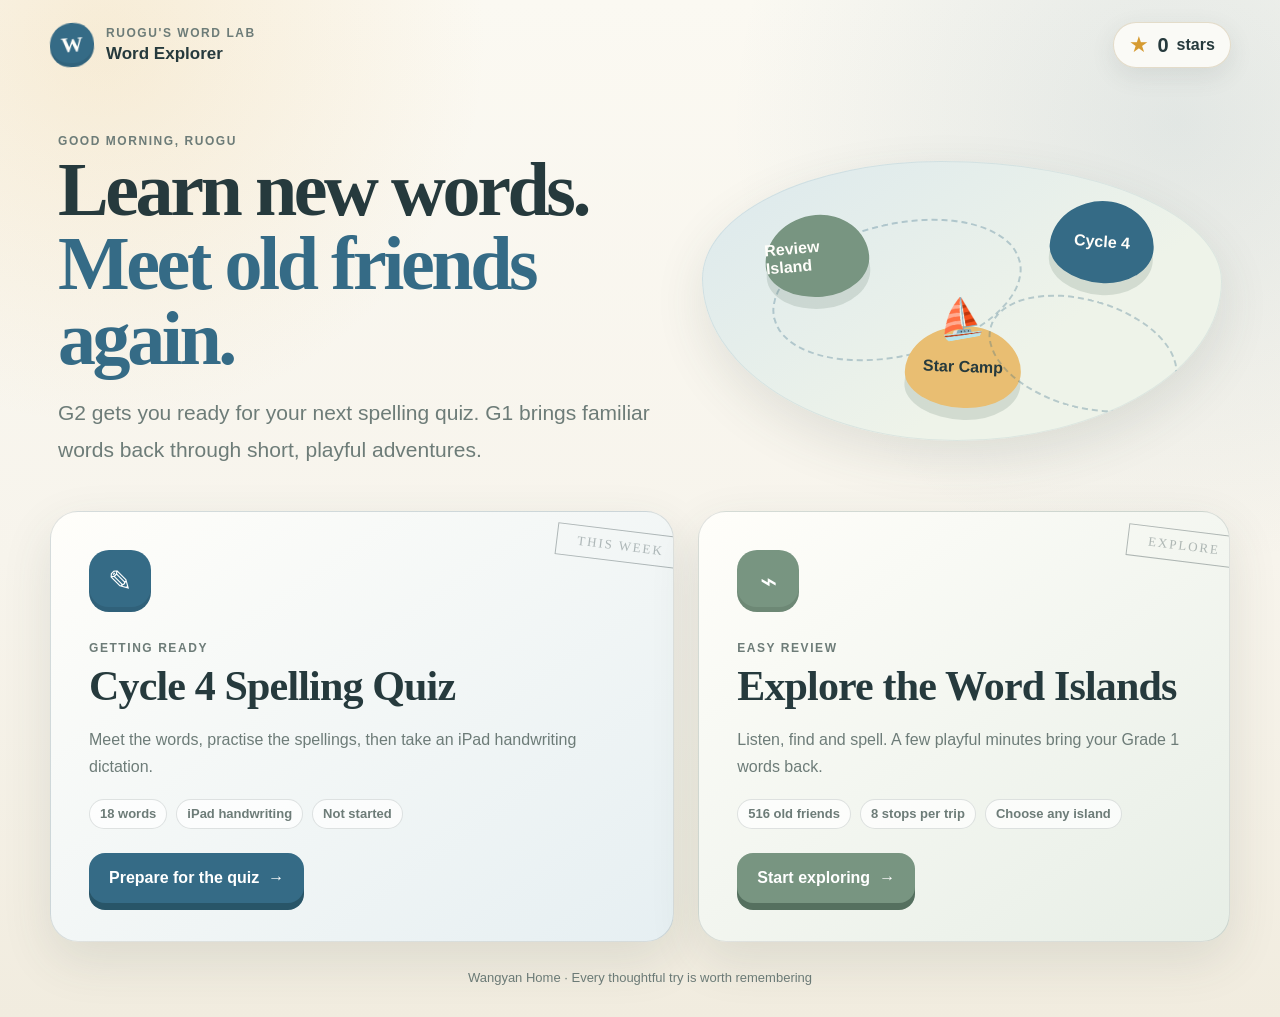
==== index.html @ 0e0f3cd4 "Update G2 Cycle 4 spelling words" ====
<!doctype html>
<html lang="en">
<head>
  <meta charset="UTF-8" />
  <meta name="viewport" content="width=device-width, initial-scale=1, viewport-fit=cover" />
  <meta name="theme-color" content="#f7f4ec" />
  <meta name="apple-mobile-web-app-capable" content="yes" />
  <meta name="apple-mobile-web-app-status-bar-style" content="default" />
  <meta name="apple-mobile-web-app-title" content="Word Lab" />
  <title>Ruogu's Word Lab</title>
  <link rel="manifest" href="./manifest.webmanifest" />
  <link rel="apple-touch-icon" href="./G1-words/icons/icon-180.png" />
  <link rel="stylesheet" href="./wordlab.css?v=4" />
</head>
<body class="home-page">
  <div class="site-shell">
    <header class="topbar">
      <div class="brand">
        <span class="brand-mark">W</span>
        <span class="brand-copy"><small>Ruogu's Word Lab</small><strong>Word Explorer</strong></span>
      </div>
      <div class="star-pill" aria-label="Ruogu's current star total">
        <span class="star">★</span><strong id="totalStars">0</strong><span>stars</span>
      </div>
    </header>

    <main>
      <section class="home-hero">
        <div>
          <p class="eyebrow" id="greeting">Start with one little mission</p>
          <h1 class="display-title">Learn new words.<br><em>Meet old friends again.</em></h1>
          <p class="lede">G2 gets you ready for your next spelling quiz. G1 brings familiar words back through short, playful adventures.</p>
        </div>
        <div class="map-illustration" aria-label="Word exploration map">
          <div class="map-island one">Review Island</div>
          <div class="map-island two">Cycle 4</div>
          <div class="map-island three">Star Camp</div>
          <span class="map-boat" aria-hidden="true">⛵</span>
        </div>
      </section>

      <section class="route-grid" aria-label="Choose a learning route">
        <article class="route-card g2" data-stamp="THIS WEEK">
          <div class="route-icon" aria-hidden="true">✎</div>
          <p class="eyebrow">Getting ready</p>
          <h2 id="currentCycleTitle">Cycle 4 Spelling Quiz</h2>
          <p>Meet the words, practise the spellings, then take an iPad handwriting dictation.</p>
          <div class="route-meta">
            <span class="tag" id="currentCycleCount">18 words</span>
            <span class="tag">iPad handwriting</span>
            <span class="tag" id="currentCycleProgress">Not started</span>
          </div>
          <a class="primary-button" href="./G2-words/index.html">Prepare for the quiz <span aria-hidden="true">→</span></a>
        </article>

        <article class="route-card g1" data-stamp="EXPLORE">
          <div class="route-icon" aria-hidden="true">⌁</div>
          <p class="eyebrow">Easy review</p>
          <h2>Explore the Word Islands</h2>
          <p>Listen, find and spell. A few playful minutes bring your Grade 1 words back.</p>
          <div class="route-meta">
            <span class="tag">516 old friends</span>
            <span class="tag">8 stops per trip</span>
            <span class="tag" id="g1Progress">Choose any island</span>
          </div>
          <a class="primary-button sage" href="./G1-words/index.html">Start exploring <span aria-hidden="true">→</span></a>
        </article>
      </section>
    </main>

    <footer class="site-footer">Wangyan Home · Every thoughtful try is worth remembering</footer>
  </div>

  <script src="./G2-words/g2-word-data.js?v=5"></script>
  <script>
    (function () {
      const PROFILE_KEY = "ruogu-literacy-profiles-v1";
      const LEGACY_STAR_KEY = "wordlab-total-stars";

      function activeProfile() {
        try {
          const data = JSON.parse(localStorage.getItem(PROFILE_KEY) || "null");
          if (data && data.activeId && data.profiles && data.profiles[data.activeId]) return data.profiles[data.activeId];
        } catch (_) {}
        return null;
      }

      function updateHome() {
        const profile = activeProfile();
        const legacyStars = Number(localStorage.getItem(LEGACY_STAR_KEY) || 0);
        const stars = profile ? Number(profile.totalStars || 0) : legacyStars;
        document.getElementById("totalStars").textContent = Math.max(0, stars);

        const english = profile && profile.english;
        const g1 = english && english.g1;
        const g2 = english && english.g2;
        const g1Words = g1 && g1.words ? Object.values(g1.words) : [];
        const revisited = g1Words.filter((item) => Number(item.attempts || 0) > 0).length;
        if (revisited) document.getElementById("g1Progress").textContent = `${revisited} ${revisited === 1 ? "word" : "words"} revisited`;

        const cycles = window.RUOGU_G2_CYCLES || [];
        const cycle = cycles.find((item) => item.status === "current") || cycles[cycles.length - 1];
        if (cycle) {
          const groups = (window.RUOGU_G2_WORD_GROUPS || []).filter((group) => cycle.groupIds.includes(group.id));
          const count = new Set(groups.flatMap((group) => group.words.map((word) => word.toLowerCase()))).size;
          document.getElementById("currentCycleTitle").textContent = `${cycle.label} Spelling Quiz`;
          document.getElementById("currentCycleCount").textContent = `${count} words`;
          const cycleState = g2 && g2.cycles && g2.cycles[cycle.id];
          const tested = cycleState && cycleState.words ? Object.values(cycleState.words).filter((item) => item.paperResult).length : 0;
          if (tested) document.getElementById("currentCycleProgress").textContent = `${tested}/${count} tested`;
        }
      }

      const hour = new Date().getHours();
      document.getElementById("greeting").textContent = hour < 12 ? "Good morning, Ruogu" : hour < 18 ? "Good afternoon, Ruogu" : "Good evening, Ruogu";
      updateHome();
      window.addEventListener("storage", (event) => {
        if (event.key === PROFILE_KEY || event.key === LEGACY_STAR_KEY) updateHome();
      });
      if ("serviceWorker" in navigator && location.protocol !== "file:") navigator.serviceWorker.register("./sw.js").catch(() => {});
    })();
  </script>
</body>
</html>
---- wordlab.css ----
:root {
  --paper: #f7f4ec;
  --paper-deep: #eee8d9;
  --ink: #263a3d;
  --muted: #6d7c78;
  --lake: #356b86;
  --lake-dark: #285568;
  --lake-soft: #dce9ed;
  --sage: #789581;
  --sage-dark: #55705f;
  --sage-soft: #e2ebe3;
  --apricot: #e9be72;
  --apricot-soft: #f7e8c9;
  --coral: #c97862;
  --white: #fffefa;
  --line: rgba(38, 58, 61, 0.14);
  --shadow: 0 18px 50px rgba(54, 71, 66, 0.12);
  --shadow-small: 0 8px 24px rgba(54, 71, 66, 0.1);
  --radius: 28px;
  --radius-small: 18px;
  font-family: "Avenir Next", "Nunito Sans", "PingFang SC", "Microsoft YaHei", sans-serif;
  color: var(--ink);
  background: var(--paper);
  font-synthesis: none;
}

* { box-sizing: border-box; }

html { min-height: 100%; background: var(--paper); }

body {
  margin: 0;
  min-height: 100vh;
  min-height: 100dvh;
  background:
    radial-gradient(circle at 8% 4%, rgba(233, 190, 114, 0.22), transparent 24rem),
    radial-gradient(circle at 92% 12%, rgba(53, 107, 134, 0.12), transparent 28rem),
    linear-gradient(180deg, #fbf9f2 0%, var(--paper) 55%, #f1ecdf 100%);
  color: var(--ink);
  overflow-x: hidden;
}

body::before {
  content: "";
  position: fixed;
  inset: 0;
  pointer-events: none;
  opacity: 0.34;
  background-image: radial-gradient(rgba(38, 58, 61, 0.16) 0.6px, transparent 0.7px);
  background-size: 18px 18px;
  mask-image: linear-gradient(to bottom, black, transparent 72%);
}

button, a { -webkit-tap-highlight-color: transparent; }
button { font: inherit; color: inherit; }
a { color: inherit; }

[hidden] { display: none !important; }

.site-shell {
  width: min(1180px, calc(100% - 36px));
  margin: 0 auto;
  padding: max(22px, env(safe-area-inset-top)) 0 max(32px, env(safe-area-inset-bottom));
  position: relative;
  z-index: 1;
}

.topbar {
  display: flex;
  align-items: center;
  justify-content: space-between;
  gap: 18px;
  margin-bottom: 28px;
}

.brand, .home-link {
  display: inline-flex;
  align-items: center;
  gap: 12px;
  text-decoration: none;
  font-weight: 700;
}

.brand-mark {
  width: 44px;
  height: 44px;
  display: grid;
  place-items: center;
  border-radius: 50% 46% 48% 44%;
  background: var(--lake);
  color: var(--white);
  box-shadow: inset 0 -4px 0 rgba(0,0,0,.08);
  transform: rotate(-4deg);
  font-family: Georgia, serif;
  font-size: 22px;
}

.brand-copy small, .eyebrow {
  display: block;
  margin: 0 0 4px;
  color: var(--muted);
  font-size: 12px;
  font-weight: 800;
  letter-spacing: .13em;
  text-transform: uppercase;
}

.brand-copy strong { font-size: 17px; }

.star-pill {
  min-height: 46px;
  display: inline-flex;
  align-items: center;
  gap: 8px;
  padding: 8px 15px;
  border: 1px solid rgba(147, 110, 43, .22);
  border-radius: 999px;
  background: rgba(255, 254, 250, .78);
  box-shadow: var(--shadow-small);
  backdrop-filter: blur(10px);
  font-weight: 700;
}

.star-pill .star { color: #d69b31; font-size: 22px; }
.star-pill strong { font-size: 20px; font-variant-numeric: tabular-nums; }

.display-title {
  margin: 0;
  font-family: "Iowan Old Style", "Palatino Linotype", "Songti SC", serif;
  font-size: clamp(42px, 6vw, 76px);
  font-weight: 600;
  letter-spacing: -.045em;
  line-height: .98;
}

.display-title em { color: var(--lake); font-style: normal; }

.lede {
  max-width: 650px;
  margin: 20px 0 0;
  color: var(--muted);
  font-size: clamp(17px, 2vw, 21px);
  line-height: 1.75;
}

.home-hero {
  display: grid;
  grid-template-columns: 1.08fr .92fr;
  gap: 34px;
  align-items: center;
  min-height: 300px;
  padding: 38px 8px 42px;
}

.map-illustration {
  position: relative;
  min-height: 280px;
  border-radius: 46% 54% 51% 49% / 42% 43% 57% 58%;
  background: linear-gradient(145deg, var(--lake-soft), #eef3e9 65%);
  box-shadow: inset 0 0 0 1px rgba(53,107,134,.1), var(--shadow);
  overflow: hidden;
}

.map-illustration::before,
.map-illustration::after {
  content: "";
  position: absolute;
  border-radius: 50%;
  border: 2px dashed rgba(53,107,134,.3);
}
.map-illustration::before { width: 250px; height: 130px; left: 13%; top: 22%; transform: rotate(-13deg); }
.map-illustration::after { width: 190px; height: 105px; right: 8%; bottom: 12%; transform: rotate(16deg); }

.map-island {
  position: absolute;
  display: grid;
  place-items: center;
  width: 104px;
  height: 82px;
  border-radius: 52% 48% 48% 52% / 58% 55% 45% 42%;
  background: var(--sage);
  color: var(--white);
  box-shadow: 0 12px 0 rgba(85,112,95,.18);
  font-weight: 800;
  transform: rotate(-5deg);
}
.map-island.one { left: 12%; top: 19%; }
.map-island.two { right: 13%; top: 14%; background: var(--lake); transform: rotate(4deg); }
.map-island.three { left: 39%; bottom: 12%; width: 116px; background: var(--apricot); color: var(--ink); transform: rotate(2deg); }
.map-boat { position: absolute; left: 45%; top: 48%; font-size: 38px; transform: rotate(-10deg); }

.route-grid {
  display: grid;
  grid-template-columns: 1.08fr .92fr;
  gap: 24px;
}

.route-card, .paper-card {
  position: relative;
  padding: clamp(24px, 4vw, 38px);
  border: 1px solid var(--line);
  border-radius: var(--radius);
  background: rgba(255,254,250,.9);
  box-shadow: var(--shadow);
  overflow: hidden;
}

.route-card::after {
  content: attr(data-stamp);
  position: absolute;
  right: -12px;
  top: 18px;
  padding: 7px 20px;
  border: 1px solid currentColor;
  color: rgba(38,58,61,.34);
  font-family: Georgia, serif;
  font-size: 13px;
  letter-spacing: .15em;
  transform: rotate(7deg);
}

.route-card.g2 { background: linear-gradient(145deg, #fffefa 0%, #e6eff2 100%); }
.route-card.g1 { background: linear-gradient(145deg, #fffefa 0%, #e7eee6 100%); }

.route-icon {
  width: 62px;
  height: 62px;
  display: grid;
  place-items: center;
  margin-bottom: 26px;
  border-radius: 20px;
  background: var(--lake);
  color: white;
  font-size: 29px;
  box-shadow: inset 0 -5px 0 rgba(0,0,0,.09);
}
.g1 .route-icon { background: var(--sage); }

.route-card h2, .paper-card h2 {
  margin: 0;
  font-family: "Iowan Old Style", "Palatino Linotype", "Songti SC", serif;
  font-size: clamp(28px, 4vw, 42px);
  font-weight: 600;
  letter-spacing: -.02em;
}
.route-card p { color: var(--muted); line-height: 1.7; }

.route-meta, .meta-row {
  display: flex;
  flex-wrap: wrap;
  gap: 9px;
  margin: 18px 0 24px;
}

.tag {
  display: inline-flex;
  align-items: center;
  min-height: 30px;
  padding: 5px 10px;
  border-radius: 999px;
  background: rgba(255,255,255,.72);
  border: 1px solid var(--line);
  color: var(--muted);
  font-size: 13px;
  font-weight: 700;
}

.primary-button, .secondary-button, .choice-button, .tile-button, .icon-button, .filter-button {
  border: 0;
  cursor: pointer;
  transition: transform .16s ease, box-shadow .16s ease, background .16s ease;
}

.primary-button, .secondary-button {
  min-height: 50px;
  display: inline-flex;
  align-items: center;
  justify-content: center;
  gap: 9px;
  padding: 12px 20px;
  border-radius: 16px;
  text-decoration: none;
  font-weight: 800;
}
.primary-button { background: var(--lake); color: white; box-shadow: 0 7px 0 var(--lake-dark); }
.primary-button.sage { background: var(--sage); box-shadow: 0 7px 0 var(--sage-dark); }
.secondary-button { background: var(--white); color: var(--ink); border: 1px solid var(--line); box-shadow: 0 5px 0 rgba(38,58,61,.1); }
.primary-button:hover, .secondary-button:hover, .choice-button:hover, .tile-button:hover { transform: translateY(-2px); }
.primary-button:active, .secondary-button:active, .choice-button:active, .tile-button:active { transform: translateY(3px); box-shadow: none; }
.primary-button:disabled, .secondary-button:disabled { cursor: default; opacity: .48; transform: none; box-shadow: none; }

.mini-note {
  display: flex;
  gap: 12px;
  align-items: flex-start;
  margin: 26px 0 0;
  padding: 16px 18px;
  border-radius: 16px;
  background: rgba(255,255,255,.56);
  color: var(--muted);
  line-height: 1.55;
}

.page-head {
  display: grid;
  grid-template-columns: 1fr auto;
  gap: 24px;
  align-items: end;
  margin: 38px 0 26px;
}
.page-head h1 {
  margin: 0;
  font-family: "Iowan Old Style", "Palatino Linotype", "Songti SC", serif;
  font-size: clamp(38px, 6vw, 64px);
  font-weight: 600;
  letter-spacing: -.04em;
  line-height: 1;
}
.page-head p { margin: 12px 0 0; color: var(--muted); font-size: 17px; }

.summary-strip {
  display: grid;
  grid-template-columns: repeat(3, 1fr);
  gap: 12px;
}
.summary-item {
  min-width: 110px;
  padding: 15px 17px;
  border-radius: 18px;
  background: rgba(255,254,250,.78);
  border: 1px solid var(--line);
}
.summary-item small { display: block; color: var(--muted); font-size: 12px; font-weight: 700; }
.summary-item strong { display: block; margin-top: 4px; font-size: 23px; }

.mission-layout, .prep-layout {
  display: grid;
  grid-template-columns: 280px minmax(0, 1fr);
  gap: 24px;
}

.side-panel {
  align-self: start;
  position: sticky;
  top: 20px;
  padding: 24px;
  border: 1px solid var(--line);
  border-radius: var(--radius);
  background: rgba(255,254,250,.8);
  box-shadow: var(--shadow-small);
}
.side-panel h2 { margin: 0 0 8px; font-family: Georgia, "Songti SC", serif; font-size: 23px; font-weight: 600; }
.side-panel p { color: var(--muted); line-height: 1.6; }

.filter-stack { display: grid; gap: 9px; margin-top: 18px; }
.filter-button {
  display: flex;
  align-items: center;
  justify-content: space-between;
  width: 100%;
  min-height: 46px;
  padding: 9px 13px;
  border: 1px solid transparent;
  border-radius: 14px;
  background: transparent;
  text-align: left;
  font-weight: 700;
}
.filter-button:hover { background: rgba(120,149,129,.09); }
.filter-button.is-active { background: var(--sage-soft); border-color: rgba(85,112,95,.2); color: var(--sage-dark); }
.g2-page .filter-button.is-active { background: var(--lake-soft); color: var(--lake-dark); }

.mission-card {
  min-height: 520px;
  display: grid;
  align-content: center;
  padding: clamp(24px, 5vw, 54px);
  border: 1px solid var(--line);
  border-radius: 34px;
  background: rgba(255,254,250,.94);
  box-shadow: var(--shadow);
  text-align: center;
}

.mission-kicker { color: var(--sage-dark); font-size: 13px; font-weight: 900; letter-spacing: .11em; text-transform: uppercase; }
.g2-page .mission-kicker { color: var(--lake); }
.mission-card h2 { margin: 12px auto; font-family: Georgia, "Songti SC", serif; font-size: clamp(30px, 5vw, 50px); font-weight: 600; }
.mission-card .prompt { max-width: 650px; margin: 4px auto 24px; color: var(--muted); font-size: 18px; line-height: 1.65; }

.progress-track {
  width: 100%;
  height: 10px;
  margin-bottom: 28px;
  border-radius: 999px;
  background: var(--paper-deep);
  overflow: hidden;
}
.progress-fill { height: 100%; width: 0; border-radius: inherit; background: linear-gradient(90deg, var(--sage), var(--apricot)); transition: width .35s ease; }
.g2-page .progress-fill { background: linear-gradient(90deg, var(--lake), #6aa5b5); }

.speak-orb {
  width: 104px;
  height: 104px;
  display: grid;
  place-items: center;
  margin: 8px auto 25px;
  border: 0;
  border-radius: 50%;
  background: var(--lake);
  color: white;
  cursor: pointer;
  box-shadow: 0 10px 0 var(--lake-dark), 0 18px 34px rgba(53,107,134,.2);
  font-size: 40px;
}
.speak-orb:active { transform: translateY(6px); box-shadow: 0 4px 0 var(--lake-dark); }
.g1-page .speak-orb { background: var(--sage); box-shadow: 0 10px 0 var(--sage-dark), 0 18px 34px rgba(85,112,95,.2); }

.choice-grid {
  width: min(620px, 100%);
  display: grid;
  grid-template-columns: repeat(2, minmax(0, 1fr));
  gap: 12px;
  margin: 0 auto;
}
.choice-button {
  min-height: 62px;
  padding: 13px 18px;
  border: 1px solid var(--line);
  border-radius: 17px;
  background: var(--white);
  box-shadow: 0 5px 0 rgba(38,58,61,.1);
  font-size: 20px;
  font-weight: 800;
}
.choice-button.is-correct { background: var(--sage-soft); border-color: var(--sage); color: var(--sage-dark); }
.choice-button.is-wrong { background: #f6e5e0; border-color: var(--coral); color: #8d4c3d; }

.word-pattern {
  margin: 10px 0 27px;
  font-family: Georgia, serif;
  font-size: clamp(42px, 8vw, 72px);
  letter-spacing: .08em;
  word-break: break-word;
}

.tile-bank, .tile-answer {
  width: min(720px, 100%);
  min-height: 68px;
  display: flex;
  flex-wrap: wrap;
  align-items: center;
  justify-content: center;
  gap: 8px;
  margin: 13px auto;
  padding: 10px;
  border-radius: 17px;
}
.tile-answer { background: var(--paper); border: 1px dashed rgba(38,58,61,.25); }
.tile-button {
  min-width: 48px;
  height: 50px;
  padding: 0 12px;
  border-radius: 13px;
  background: var(--white);
  border: 1px solid var(--line);
  box-shadow: 0 4px 0 rgba(38,58,61,.12);
  font-family: Georgia, serif;
  font-size: 23px;
  font-weight: 700;
}
.tile-button:disabled { opacity: .28; cursor: default; transform: none; }

.mission-actions { display: flex; flex-wrap: wrap; justify-content: center; gap: 12px; margin-top: 22px; }
.feedback { min-height: 30px; margin: 18px 0 0; font-size: 16px; font-weight: 800; }
.feedback.good { color: var(--sage-dark); }
.feedback.try { color: #975946; }

.sticker-row { display: flex; flex-wrap: wrap; justify-content: center; gap: 10px; margin: 26px 0; }
.sticker {
  width: 62px; height: 62px; display: grid; place-items: center;
  border-radius: 50%; background: var(--apricot-soft); border: 2px solid rgba(214,155,49,.35); font-size: 30px;
  transform: rotate(var(--turn, -4deg));
}

.mode-choice-grid {
  width: min(720px, 100%);
  display: grid;
  grid-template-columns: 1.18fr .82fr;
  gap: 14px;
  margin: 30px auto 8px;
}
.mode-choice {
  position: relative;
  min-height: 190px;
  display: flex;
  flex-direction: column;
  align-items: flex-start;
  justify-content: flex-end;
  gap: 7px;
  padding: 25px;
  overflow: hidden;
  border: 1px solid var(--line);
  border-radius: 24px;
  background: var(--white);
  color: var(--ink);
  text-align: left;
  box-shadow: 0 7px 0 rgba(38,58,61,.1);
}
.mode-choice:hover { transform: translateY(-2px); border-color: rgba(53,107,134,.38); }
.mode-choice.is-primary {
  border-color: rgba(53,107,134,.28);
  background: linear-gradient(145deg, var(--lake-soft), #fdfcf8 72%);
  box-shadow: 0 7px 0 rgba(53,107,134,.19);
}
.mode-choice .mode-icon { font-size: 46px; line-height: 1; }
.mode-choice strong { font-family: Georgia, "Songti SC", serif; font-size: 24px; }
.mode-choice small { color: var(--muted); font-size: 14px; line-height: 1.5; }
.mode-badge {
  position: absolute;
  top: 14px;
  right: 14px;
  padding: 5px 10px;
  border-radius: 999px;
  background: var(--lake);
  color: white;
  font-size: 12px;
  font-weight: 900;
  letter-spacing: .08em;
}

.cycle-banner {
  display: grid;
  grid-template-columns: 1fr auto;
  gap: 20px;
  align-items: center;
  padding: 25px 28px;
  margin-bottom: 24px;
  border-radius: var(--radius);
  background: linear-gradient(135deg, var(--lake-dark), var(--lake));
  color: white;
  box-shadow: var(--shadow);
}
.cycle-banner h2 { margin: 4px 0 8px; font-family: Georgia, "Songti SC", serif; font-size: clamp(28px, 4vw, 42px); font-weight: 600; }
.cycle-banner p { margin: 0; color: rgba(255,255,255,.76); }
.cycle-count { min-width: 105px; text-align: center; }
.cycle-count strong { display: block; font-family: Georgia, serif; font-size: 42px; }
.cycle-count small { color: rgba(255,255,255,.72); }

.path-list { display: grid; gap: 9px; margin-top: 18px; }
.path-step {
  display: grid;
  grid-template-columns: 30px 1fr auto;
  gap: 10px;
  align-items: center;
  width: 100%;
  padding: 11px 12px;
  border: 1px solid transparent;
  border-radius: 15px;
  background: transparent;
  cursor: pointer;
  text-align: left;
}
.path-step:hover { background: rgba(53,107,134,.07); }
.path-step.is-active { background: var(--lake-soft); border-color: rgba(53,107,134,.2); color: var(--lake-dark); }
.path-step .step-num { width: 29px; height: 29px; display: grid; place-items: center; border-radius: 50%; background: var(--paper-deep); font-size: 13px; font-weight: 900; }
.path-step.is-done .step-num { background: var(--sage); color: white; }
.path-step strong { font-size: 14px; }
.path-step small { color: var(--muted); }

.word-shelf { display: grid; grid-template-columns: repeat(2, minmax(0,1fr)); gap: 12px; margin-top: 20px; text-align: left; }
.word-note {
  min-height: 116px;
  padding: 17px;
  border: 1px solid var(--line);
  border-radius: 18px;
  background: var(--white);
  cursor: pointer;
}
.word-note:hover { border-color: rgba(53,107,134,.35); }
.word-note strong { display: block; font-family: Georgia, serif; color: var(--lake-dark); font-size: 24px; }
.word-note span { display: block; margin-top: 5px; color: var(--muted); font-size: 13px; line-height: 1.45; }
.word-note.is-seen { background: var(--lake-soft); }

.paper-test {
  width: min(670px,100%);
  margin: 0 auto;
  padding: clamp(22px,5vw,44px);
  border-radius: 18px 18px 28px 18px;
  background:
    linear-gradient(90deg, transparent 54px, rgba(201,120,98,.22) 55px, rgba(201,120,98,.22) 56px, transparent 57px),
    repeating-linear-gradient(180deg, #fffefa 0, #fffefa 38px, rgba(53,107,134,.13) 39px, #fffefa 40px);
  box-shadow: var(--shadow);
}
.handwriting-panel {
  width: min(540px, 100%);
  margin: 20px auto 8px;
  text-align: left;
}
.handwriting-panel[hidden] { display: none; }
.handwriting-panel label {
  display: block;
  margin-bottom: 8px;
  color: var(--lake-dark);
  font-size: 13px;
  font-weight: 900;
  letter-spacing: .08em;
}
.handwriting-input {
  width: 100%;
  height: 88px;
  padding: 8px 18px 3px;
  border: 2px solid rgba(53,107,134,.2);
  border-radius: 16px 16px 7px 7px;
  outline: none;
  background:
    linear-gradient(180deg, transparent 69px, var(--lake) 70px, var(--lake) 72px, transparent 73px),
    rgba(255,255,255,.82);
  color: var(--ink);
  font-family: "Bradley Hand", "Comic Sans MS", Georgia, serif;
  font-size: 42px;
  font-weight: 700;
  letter-spacing: .08em;
  text-align: center;
  appearance: none;
}
.handwriting-input:focus {
  border-color: var(--lake);
  box-shadow: 0 0 0 5px rgba(53,107,134,.1);
}
.handwriting-panel > small { display: block; margin-top: 9px; color: var(--muted); font-size: 12px; text-align: center; }
.recognition-feedback { min-height: 24px; margin: 8px 0 0; color: var(--lake-dark); font-weight: 800; text-align: center; }
.test-number { color: var(--muted); font-weight: 800; }
.test-dots { display: flex; flex-wrap: wrap; justify-content: center; gap: 7px; margin: 26px 0; }
.test-dot { width: 12px; height: 12px; border-radius: 50%; background: var(--paper-deep); }
.test-dot.is-current { background: var(--lake); transform: scale(1.25); }
.test-dot.is-past { background: var(--sage); }

.mark-list { display: grid; gap: 9px; width: min(720px,100%); margin: 22px auto; text-align: left; }
.mark-row {
  display: grid;
  grid-template-columns: 36px 1fr auto;
  align-items: center;
  gap: 12px;
  min-height: 62px;
  padding: 8px 12px;
  border-radius: 15px;
  background: var(--white);
  border: 1px solid var(--line);
}
.mark-row strong { font-family: Georgia, serif; font-size: 21px; }
.mark-word { display: grid; gap: 3px; }
.mark-word small { color: var(--muted); font-size: 12px; }
.mark-actions { display: flex; gap: 7px; }
.icon-button { width: 40px; height: 40px; border-radius: 12px; background: var(--paper-deep); font-weight: 900; }
.icon-button.good.is-active { background: var(--sage); color: white; }
.icon-button.bad.is-active { background: var(--coral); color: white; }

.empty-state { padding: 40px 18px; color: var(--muted); text-align: center; }

.confetti { position: fixed; inset: 0; pointer-events: none; overflow: hidden; z-index: 9; }
.confetti i { position: absolute; top: -20px; width: 9px; height: 18px; border-radius: 3px; animation: fall 1.7s ease-in forwards; }
@keyframes fall { to { transform: translate3d(var(--drift), 110vh, 0) rotate(720deg); } }
@keyframes enter { from { opacity: 0; transform: translateY(13px); } to { opacity: 1; transform: translateY(0); } }
.enter { animation: enter .35s ease both; }

.site-footer { margin-top: 28px; color: var(--muted); font-size: 13px; text-align: center; }

@media (max-width: 820px) {
  .home-hero, .route-grid, .mission-layout, .prep-layout { grid-template-columns: 1fr; }
  .map-illustration { min-height: 230px; }
  .side-panel { position: static; }
  .page-head { grid-template-columns: 1fr; }
  .summary-strip { grid-template-columns: repeat(3, 1fr); }
  .filter-stack, .path-list { grid-template-columns: repeat(3, 1fr); }
  .filter-button, .path-step { min-height: 52px; }
  .path-step { grid-template-columns: 28px 1fr; }
  .path-step small { display: none; }
}

@media (max-width: 560px) {
  .site-shell { width: min(100% - 22px, 1180px); }
  .topbar { align-items: flex-start; }
  .brand-copy small { display: none; }
  .home-hero { padding-top: 20px; }
  .map-illustration { min-height: 210px; }
  .route-grid, .word-shelf, .choice-grid, .mode-choice-grid { grid-template-columns: 1fr; }
  .summary-strip { gap: 7px; }
  .summary-item { min-width: 0; padding: 12px 9px; }
  .summary-item strong { font-size: 18px; }
  .filter-stack, .path-list { grid-template-columns: 1fr 1fr; }
  .mission-card { min-height: 490px; padding: 24px 16px; }
  .cycle-banner { grid-template-columns: 1fr; }
  .cycle-count { text-align: left; }
  .mark-row { grid-template-columns: 28px 1fr; }
  .mark-actions { grid-column: 2; }
  .mode-choice { min-height: 145px; }
}

@media (prefers-reduced-motion: reduce) {
  *, *::before, *::after { scroll-behavior: auto !important; animation-duration: .01ms !important; transition-duration: .01ms !important; }
}
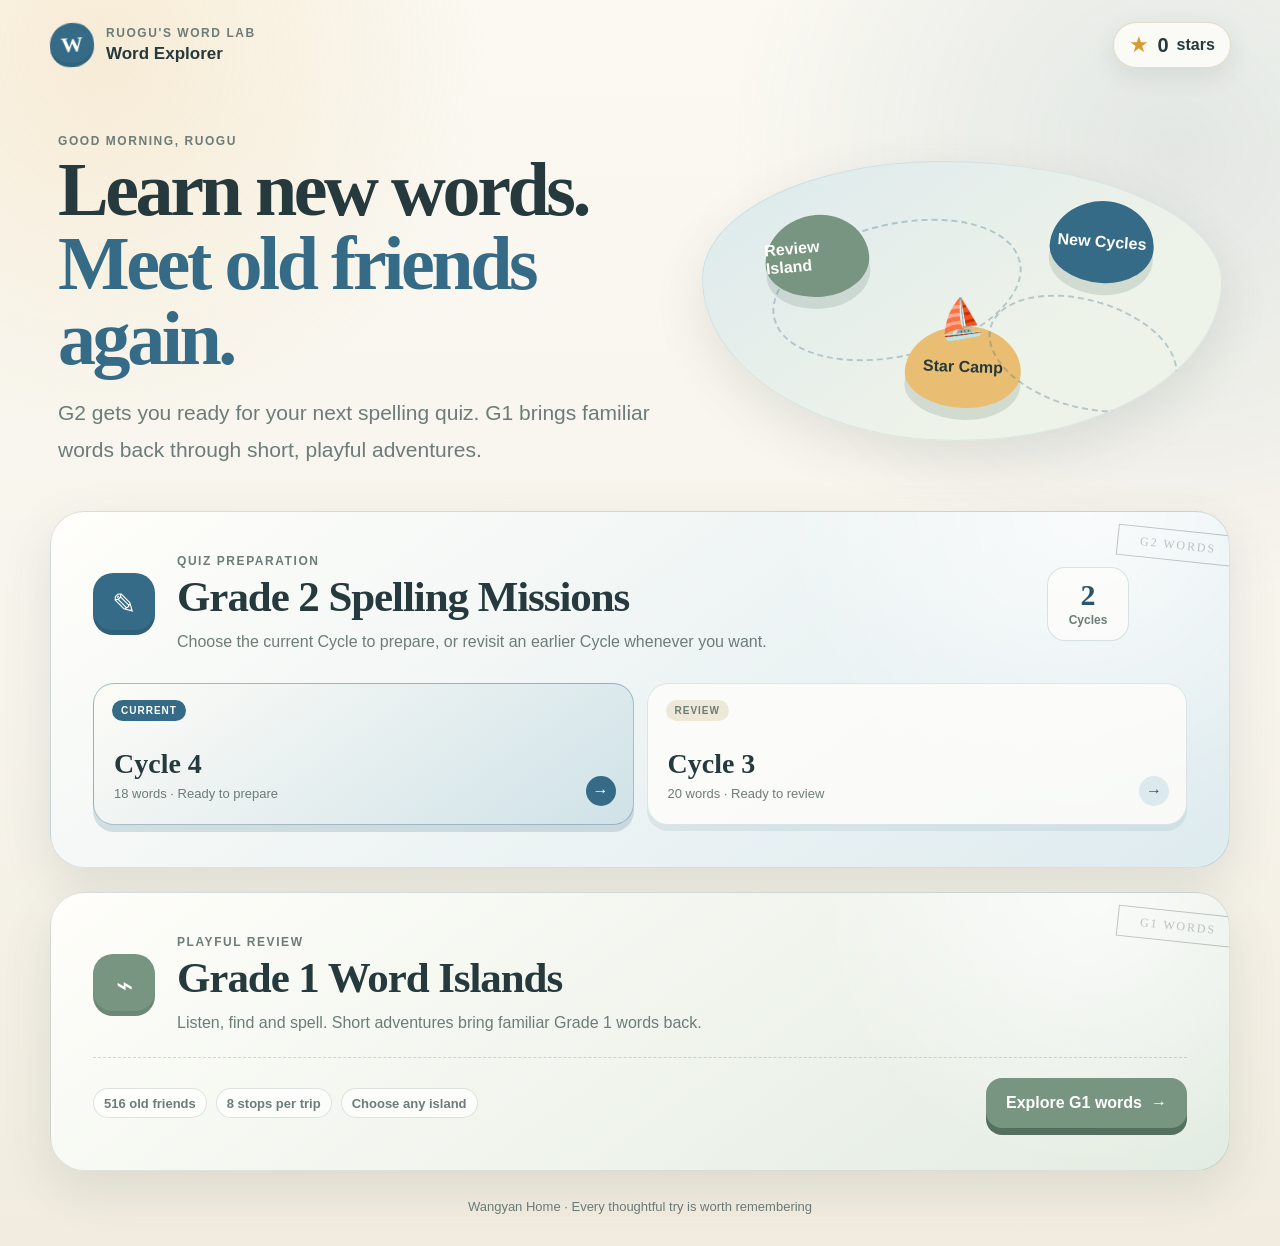
==== commit 3f7c99e6: "Add scalable G2 cycle library to homepage" ====
--- a/index.html
+++ b/index.html
@@ -10,7 +10,7 @@
   <title>Ruogu's Word Lab</title>
   <link rel="manifest" href="./manifest.webmanifest" />
   <link rel="apple-touch-icon" href="./G1-words/icons/icon-180.png" />
-  <link rel="stylesheet" href="./wordlab.css?v=4" />
+  <link rel="stylesheet" href="./wordlab.css?v=5" />
 </head>
 <body class="home-page">
   <div class="site-shell">
@@ -33,37 +33,50 @@
         </div>
         <div class="map-illustration" aria-label="Word exploration map">
           <div class="map-island one">Review Island</div>
-          <div class="map-island two">Cycle 4</div>
+          <div class="map-island two">New Cycles</div>
           <div class="map-island three">Star Camp</div>
           <span class="map-boat" aria-hidden="true">⛵</span>
         </div>
       </section>
 
-      <section class="route-grid" aria-label="Choose a learning route">
-        <article class="route-card g2" data-stamp="THIS WEEK">
-          <div class="route-icon" aria-hidden="true">✎</div>
-          <p class="eyebrow">Getting ready</p>
-          <h2 id="currentCycleTitle">Cycle 4 Spelling Quiz</h2>
-          <p>Meet the words, practise the spellings, then take an iPad handwriting dictation.</p>
-          <div class="route-meta">
-            <span class="tag" id="currentCycleCount">18 words</span>
-            <span class="tag">iPad handwriting</span>
-            <span class="tag" id="currentCycleProgress">Not started</span>
+      <section class="learning-sections" aria-label="Choose a learning route">
+        <article class="learning-zone g2-zone" data-stamp="G2 WORDS">
+          <header class="zone-head">
+            <div class="route-icon" aria-hidden="true">✎</div>
+            <div class="zone-title">
+              <p class="eyebrow">Quiz preparation</p>
+              <h2>Grade 2 Spelling Missions</h2>
+              <p>Choose the current Cycle to prepare, or revisit an earlier Cycle whenever you want.</p>
+            </div>
+            <div class="zone-count"><strong id="g2CycleTotal">2</strong><span>Cycles</span></div>
+          </header>
+          <div class="cycle-grid" id="cycleGrid" aria-label="Grade 2 spelling Cycles">
+            <a class="cycle-entry is-current" href="./G2-words/index.html?cycle=cycle4-2026-official">
+              <span class="cycle-status">Current</span>
+              <strong>Cycle 4</strong>
+              <small>18 words · Ready to begin</small>
+              <span class="cycle-arrow" aria-hidden="true">→</span>
+            </a>
           </div>
-          <a class="primary-button" href="./G2-words/index.html">Prepare for the quiz <span aria-hidden="true">→</span></a>
         </article>
 
-        <article class="route-card g1" data-stamp="EXPLORE">
-          <div class="route-icon" aria-hidden="true">⌁</div>
-          <p class="eyebrow">Easy review</p>
-          <h2>Explore the Word Islands</h2>
-          <p>Listen, find and spell. A few playful minutes bring your Grade 1 words back.</p>
-          <div class="route-meta">
-            <span class="tag">516 old friends</span>
-            <span class="tag">8 stops per trip</span>
-            <span class="tag" id="g1Progress">Choose any island</span>
+        <article class="learning-zone g1-zone" data-stamp="G1 WORDS">
+          <header class="zone-head">
+            <div class="route-icon" aria-hidden="true">⌁</div>
+            <div class="zone-title">
+              <p class="eyebrow">Playful review</p>
+              <h2>Grade 1 Word Islands</h2>
+              <p>Listen, find and spell. Short adventures bring familiar Grade 1 words back.</p>
+            </div>
+          </header>
+          <div class="g1-route-row">
+            <div class="route-meta">
+              <span class="tag">516 old friends</span>
+              <span class="tag">8 stops per trip</span>
+              <span class="tag" id="g1Progress">Choose any island</span>
+            </div>
+            <a class="primary-button sage" href="./G1-words/index.html">Explore G1 words <span aria-hidden="true">→</span></a>
           </div>
-          <a class="primary-button sage" href="./G1-words/index.html">Start exploring <span aria-hidden="true">→</span></a>
         </article>
       </section>
     </main>
@@ -98,17 +111,40 @@
         const revisited = g1Words.filter((item) => Number(item.attempts || 0) > 0).length;
         if (revisited) document.getElementById("g1Progress").textContent = `${revisited} ${revisited === 1 ? "word" : "words"} revisited`;
 
-        const cycles = window.RUOGU_G2_CYCLES || [];
-        const cycle = cycles.find((item) => item.status === "current") || cycles[cycles.length - 1];
-        if (cycle) {
-          const groups = (window.RUOGU_G2_WORD_GROUPS || []).filter((group) => cycle.groupIds.includes(group.id));
+        renderCycles(g2);
+      }
+
+      function renderCycles(g2) {
+        const cycles = [...(window.RUOGU_G2_CYCLES || [])].reverse();
+        const allGroups = window.RUOGU_G2_WORD_GROUPS || [];
+        const grid = document.getElementById("cycleGrid");
+        document.getElementById("g2CycleTotal").textContent = cycles.length;
+        if (!cycles.length) {
+          grid.innerHTML = '<p class="empty-cycle-copy">The next spelling Cycle will appear here.</p>';
+          return;
+        }
+
+        grid.innerHTML = cycles.map((cycle) => {
+          const groups = allGroups.filter((group) => cycle.groupIds.includes(group.id));
           const count = new Set(groups.flatMap((group) => group.words.map((word) => word.toLowerCase()))).size;
-          document.getElementById("currentCycleTitle").textContent = `${cycle.label} Spelling Quiz`;
-          document.getElementById("currentCycleCount").textContent = `${count} words`;
-          const cycleState = g2 && g2.cycles && g2.cycles[cycle.id];
-          const tested = cycleState && cycleState.words ? Object.values(cycleState.words).filter((item) => item.paperResult).length : 0;
-          if (tested) document.getElementById("currentCycleProgress").textContent = `${tested}/${count} tested`;
-        }
+          const state = g2 && g2.cycles && g2.cycles[cycle.id];
+          const wordStates = state && state.words ? Object.values(state.words) : [];
+          const tested = wordStates.filter((item) => item.paperResult).length;
+          const practised = wordStates.filter((item) => Number(item.practiceCorrect || 0) > 0).length;
+          const progress = tested
+            ? `${tested}/${count} dictation words checked`
+            : practised
+              ? `${practised}/${count} words practised`
+              : cycle.status === "current" ? "Ready to prepare" : "Ready to review";
+          const isCurrent = cycle.status === "current";
+          return `
+            <a class="cycle-entry${isCurrent ? " is-current" : ""}" href="./G2-words/index.html?cycle=${encodeURIComponent(cycle.id)}">
+              <span class="cycle-status">${isCurrent ? "Current" : "Review"}</span>
+              <strong>${cycle.label}</strong>
+              <small>${count} words · ${progress}</small>
+              <span class="cycle-arrow" aria-hidden="true">→</span>
+            </a>`;
+        }).join("");
       }
 
       const hour = new Date().getHours();
--- a/wordlab.css
+++ b/wordlab.css
@@ -195,6 +195,174 @@
   gap: 24px;
 }
 
+.learning-sections {
+  display: grid;
+  gap: 24px;
+}
+
+.learning-zone {
+  position: relative;
+  padding: clamp(25px, 4vw, 42px);
+  border: 1px solid var(--line);
+  border-radius: 34px;
+  box-shadow: var(--shadow);
+  overflow: hidden;
+}
+
+.learning-zone::after {
+  content: attr(data-stamp);
+  position: absolute;
+  right: -10px;
+  top: 18px;
+  padding: 7px 22px;
+  border: 1px solid currentColor;
+  color: rgba(38,58,61,.28);
+  font-family: Georgia, serif;
+  font-size: 12px;
+  letter-spacing: .16em;
+  transform: rotate(6deg);
+}
+
+.g2-zone {
+  background:
+    radial-gradient(circle at 88% 0%, rgba(255,255,255,.72), transparent 19rem),
+    linear-gradient(145deg, #fffefa 0%, #deebef 100%);
+}
+
+.g1-zone {
+  background:
+    radial-gradient(circle at 88% 0%, rgba(255,255,255,.72), transparent 17rem),
+    linear-gradient(145deg, #fffefa 0%, #e3ece2 100%);
+}
+
+.zone-head {
+  display: grid;
+  grid-template-columns: auto minmax(0, 1fr) auto;
+  gap: 22px;
+  align-items: center;
+  padding-right: 58px;
+}
+
+.zone-head .route-icon { margin: 0; }
+.g1-zone .route-icon { background: var(--sage); }
+
+.zone-title h2 {
+  margin: 0;
+  font-family: "Iowan Old Style", "Palatino Linotype", "Songti SC", serif;
+  font-size: clamp(29px, 4vw, 43px);
+  font-weight: 600;
+  letter-spacing: -.025em;
+}
+
+.zone-title p:last-child {
+  max-width: 700px;
+  margin: 8px 0 0;
+  color: var(--muted);
+  line-height: 1.6;
+}
+
+.zone-count {
+  min-width: 82px;
+  padding: 12px 15px;
+  border: 1px solid rgba(53,107,134,.18);
+  border-radius: 18px;
+  background: rgba(255,254,250,.64);
+  text-align: center;
+}
+
+.zone-count strong {
+  display: block;
+  color: var(--lake-dark);
+  font-family: Georgia, serif;
+  font-size: 30px;
+  line-height: 1;
+}
+
+.zone-count span { color: var(--muted); font-size: 12px; font-weight: 800; }
+
+.cycle-grid {
+  display: grid;
+  grid-template-columns: repeat(auto-fit, minmax(225px, 1fr));
+  gap: 13px;
+  margin-top: 28px;
+}
+
+.cycle-entry {
+  position: relative;
+  min-height: 142px;
+  display: flex;
+  flex-direction: column;
+  justify-content: flex-end;
+  padding: 20px 52px 20px 20px;
+  border: 1px solid rgba(53,107,134,.16);
+  border-radius: 21px;
+  background: rgba(255,254,250,.78);
+  box-shadow: 0 6px 0 rgba(53,107,134,.1);
+  text-decoration: none;
+  transition: transform .18s ease, box-shadow .18s ease, border-color .18s ease;
+}
+
+.cycle-entry:hover {
+  transform: translateY(-3px);
+  border-color: rgba(53,107,134,.38);
+  box-shadow: 0 9px 0 rgba(53,107,134,.13);
+}
+
+.cycle-entry:active { transform: translateY(3px); box-shadow: none; }
+
+.cycle-entry.is-current {
+  border-color: rgba(53,107,134,.42);
+  background: linear-gradient(145deg, #fdfcf7 0%, #cfe2e8 100%);
+  box-shadow: 0 7px 0 rgba(53,107,134,.19);
+}
+
+.cycle-status {
+  position: absolute;
+  left: 18px;
+  top: 16px;
+  padding: 5px 9px;
+  border-radius: 999px;
+  background: var(--paper-deep);
+  color: var(--muted);
+  font-size: 10px;
+  font-weight: 900;
+  letter-spacing: .1em;
+  text-transform: uppercase;
+}
+
+.cycle-entry.is-current .cycle-status { background: var(--lake); color: white; }
+.cycle-entry strong { font-family: Georgia, serif; font-size: 28px; font-weight: 600; }
+.cycle-entry small { margin-top: 5px; color: var(--muted); font-size: 13px; line-height: 1.45; }
+
+.cycle-arrow {
+  position: absolute;
+  right: 17px;
+  bottom: 18px;
+  width: 30px;
+  height: 30px;
+  display: grid;
+  place-items: center;
+  border-radius: 50%;
+  background: var(--lake-soft);
+  color: var(--lake-dark);
+  font-weight: 900;
+}
+
+.cycle-entry.is-current .cycle-arrow { background: var(--lake); color: white; }
+.empty-cycle-copy { margin: 0; color: var(--muted); }
+
+.g1-route-row {
+  display: flex;
+  align-items: center;
+  justify-content: space-between;
+  gap: 22px;
+  margin-top: 22px;
+  padding-top: 20px;
+  border-top: 1px dashed rgba(85,112,95,.25);
+}
+
+.g1-route-row .route-meta { margin: 0; }
+
 .route-card, .paper-card {
   position: relative;
   padding: clamp(24px, 4vw, 38px);
@@ -675,6 +843,8 @@
   .filter-button, .path-step { min-height: 52px; }
   .path-step { grid-template-columns: 28px 1fr; }
   .path-step small { display: none; }
+  .zone-head { grid-template-columns: auto minmax(0, 1fr); }
+  .zone-count { display: none; }
 }
 
 @media (max-width: 560px) {
@@ -694,6 +864,14 @@
   .mark-row { grid-template-columns: 28px 1fr; }
   .mark-actions { grid-column: 2; }
   .mode-choice { min-height: 145px; }
+  .learning-zone { padding: 24px 18px; border-radius: 26px; }
+  .learning-zone::after { display: none; }
+  .zone-head { grid-template-columns: 1fr; gap: 15px; padding-right: 0; }
+  .zone-head .route-icon { width: 52px; height: 52px; border-radius: 17px; font-size: 25px; }
+  .cycle-grid { grid-template-columns: 1fr; margin-top: 22px; }
+  .cycle-entry { min-height: 125px; }
+  .g1-route-row { align-items: stretch; flex-direction: column; }
+  .g1-route-row .primary-button { width: 100%; }
 }
 
 @media (prefers-reduced-motion: reduce) {
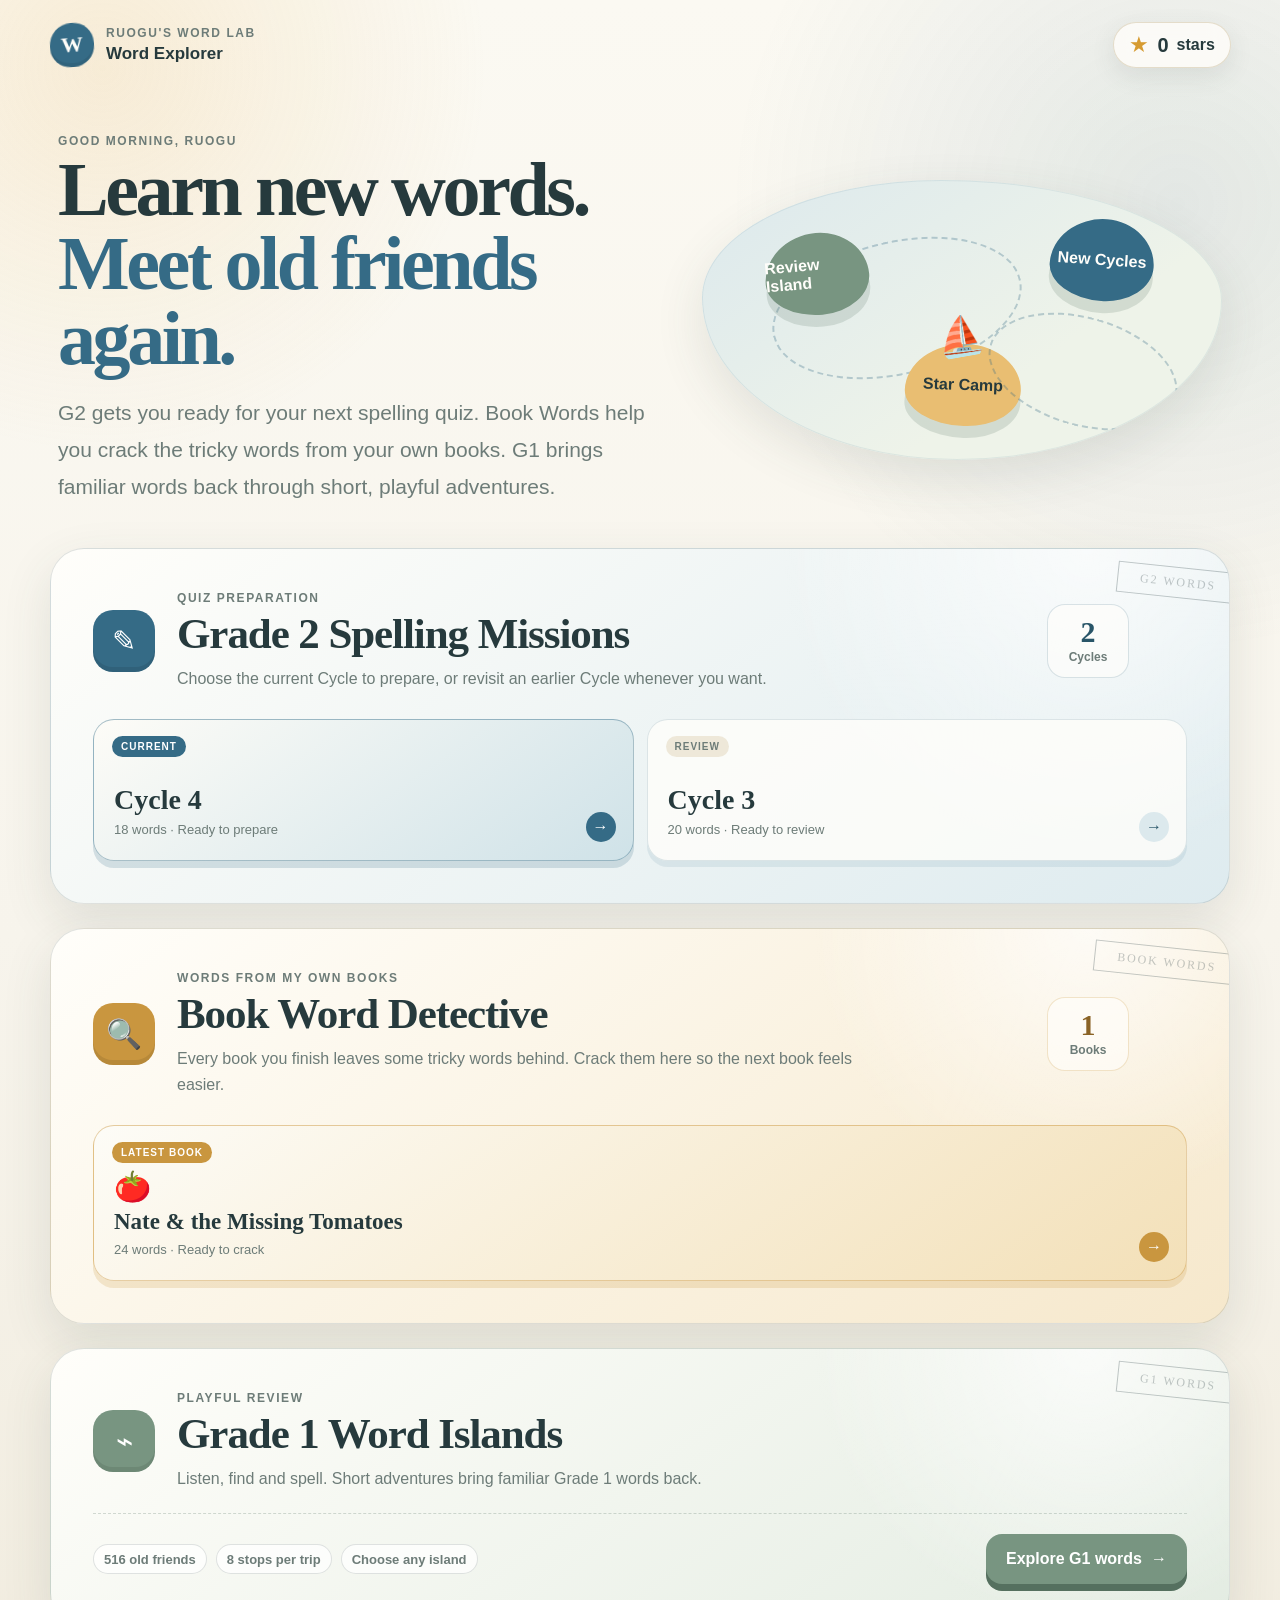
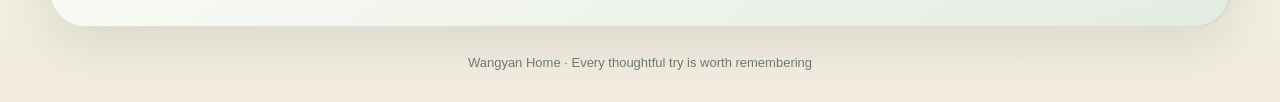
==== commit a68d9c92: "Add Book Word Detective for words from Ruogu's own books First book: Nate the Great and the Missing " ====
--- a/index.html
+++ b/index.html
@@ -10,7 +10,7 @@
   <title>Ruogu's Word Lab</title>
   <link rel="manifest" href="./manifest.webmanifest" />
   <link rel="apple-touch-icon" href="./G1-words/icons/icon-180.png" />
-  <link rel="stylesheet" href="./wordlab.css?v=5" />
+  <link rel="stylesheet" href="./wordlab.css?v=6" />
 </head>
 <body class="home-page">
   <div class="site-shell">
@@ -29,7 +29,7 @@
         <div>
           <p class="eyebrow" id="greeting">Start with one little mission</p>
           <h1 class="display-title">Learn new words.<br><em>Meet old friends again.</em></h1>
-          <p class="lede">G2 gets you ready for your next spelling quiz. G1 brings familiar words back through short, playful adventures.</p>
+          <p class="lede">G2 gets you ready for your next spelling quiz. Book Words help you crack the tricky words from your own books. G1 brings familiar words back through short, playful adventures.</p>
         </div>
         <div class="map-illustration" aria-label="Word exploration map">
           <div class="map-island one">Review Island</div>
@@ -60,6 +60,19 @@
           </div>
         </article>
 
+        <article class="learning-zone book-zone" data-stamp="BOOK WORDS">
+          <header class="zone-head">
+            <div class="route-icon" aria-hidden="true">🔍</div>
+            <div class="zone-title">
+              <p class="eyebrow">Words from my own books</p>
+              <h2>Book Word Detective</h2>
+              <p>Every book you finish leaves some tricky words behind. Crack them here so the next book feels easier.</p>
+            </div>
+            <div class="zone-count"><strong id="bookTotal">1</strong><span>Books</span></div>
+          </header>
+          <div class="cycle-grid" id="bookGrid" aria-label="Books read on my own"></div>
+        </article>
+
         <article class="learning-zone g1-zone" data-stamp="G1 WORDS">
           <header class="zone-head">
             <div class="route-icon" aria-hidden="true">⌁</div>
@@ -85,6 +98,7 @@
   </div>
 
   <script src="./G2-words/g2-word-data.js?v=5"></script>
+  <script src="./Book-words/book-word-data.js?v=1"></script>
   <script>
     (function () {
       const PROFILE_KEY = "ruogu-literacy-profiles-v1";
@@ -112,6 +126,34 @@
         if (revisited) document.getElementById("g1Progress").textContent = `${revisited} ${revisited === 1 ? "word" : "words"} revisited`;
 
         renderCycles(g2);
+        renderBooks(english && english.books);
+      }
+
+      function renderBooks(bookProgress) {
+        const books = [...(window.RUOGU_BOOKS || [])].reverse();
+        const grid = document.getElementById("bookGrid");
+        document.getElementById("bookTotal").textContent = books.length;
+        if (!books.length) {
+          grid.innerHTML = '<p class="empty-cycle-copy">The next book you finish will appear here.</p>';
+          return;
+        }
+
+        grid.innerHTML = books.map((book, index) => {
+          const state = bookProgress && bookProgress.books && bookProgress.books[book.id];
+          const wordStates = state && state.words ? Object.values(state.words) : [];
+          const solved = wordStates.filter((item) => Number(item.independentCorrect || 0) >= 2 && !item.needsReview).length;
+          const met = wordStates.filter((item) => item.met).length;
+          const progress = solved ? `${solved}/${book.words.length} solved` : met ? `${met}/${book.words.length} met` : "Ready to crack";
+          const isLatest = index === 0;
+          return `
+            <a class="cycle-entry book-entry${isLatest ? " is-current" : ""}" href="./Book-words/index.html?book=${encodeURIComponent(book.id)}">
+              <span class="cycle-status">${isLatest ? "Latest book" : "Review"}</span>
+              <span class="book-cover" aria-hidden="true">${book.cover}</span>
+              <strong>${book.shortTitle}</strong>
+              <small>${book.words.length} words · ${progress}</small>
+              <span class="cycle-arrow" aria-hidden="true">→</span>
+            </a>`;
+        }).join("");
       }
 
       function renderCycles(g2) {
--- a/wordlab.css
+++ b/wordlab.css
@@ -877,3 +877,96 @@
 @media (prefers-reduced-motion: reduce) {
   *, *::before, *::after { scroll-behavior: auto !important; animation-duration: .01ms !important; transition-duration: .01ms !important; }
 }
+
+/* Book Words · 课外书生词 */
+.book-zone {
+  background:
+    radial-gradient(circle at 88% 0%, rgba(255,255,255,.72), transparent 17rem),
+    linear-gradient(145deg, #fffefa 0%, #f6e8cc 100%);
+}
+.book-zone .route-icon { background: #c9963f; }
+.book-zone .zone-count { border-color: rgba(201,150,63,.25); }
+.book-zone .zone-count strong { color: #8a6326; }
+.book-entry .cycle-status { background: var(--apricot-soft); color: #8a6326; }
+.book-entry.is-current .cycle-status, .book-entry.is-current .cycle-arrow { background: #c9963f; color: white; }
+.book-entry.is-current { border-color: rgba(201,150,63,.4); }
+.book-entry strong { font-size: 23px; line-height: 1.2; }
+.book-entry .book-cover { font-size: 30px; margin-bottom: 6px; }
+
+.book-page .mission-kicker { color: #9a6d27; }
+.book-page .progress-fill { background: linear-gradient(90deg, var(--apricot), #c9963f); }
+.book-page .path-step.is-active { background: var(--apricot-soft); border-color: rgba(201,150,63,.3); color: #7a5520; }
+.book-banner { background: linear-gradient(135deg, #8a6326 0%, #c9963f 100%); }
+
+.kind-heading { margin: 26px 0 10px; text-align: left; }
+.kind-heading:first-child { margin-top: 6px; }
+.kind-heading .eyebrow { margin: 0; color: #8a6326; }
+.kind-heading small { color: var(--muted); font-size: 13px; }
+.kind-heading + .word-shelf { margin-top: 0; }
+
+.book-note { position: relative; min-height: 96px; padding-right: 54px; }
+.book-note .book-emoji { position: absolute; right: 14px; top: 14px; font-size: 28px; }
+.book-note .reveal { display: none; }
+.book-note.is-open .reveal { display: block; }
+.book-note .reveal b { display: block; margin-bottom: 3px; color: var(--ink); font-size: 16px; }
+.book-note .reveal em { display: block; margin-bottom: 3px; color: #8a6326; font-style: normal; font-weight: 800; }
+.book-note.is-seen { background: var(--apricot-soft); }
+
+.chunked .chunk { color: var(--lake-dark); }
+.chunked .chunk.alt { color: #b0702b; }
+.chunked .chunk + .chunk { margin-left: .14em; }
+.chunked .chunk.tail { padding: 0 .12em; border-radius: 8px; background: var(--apricot-soft); color: #9a5a22; }
+.chunked.inline { font-family: Georgia, serif; font-size: 22px; }
+.book-word { letter-spacing: .02em; }
+
+.clue-sentence {
+  max-width: 640px;
+  margin: 0 auto 26px;
+  font-family: Georgia, "Songti SC", serif;
+  font-size: clamp(22px, 3.4vw, 30px);
+  line-height: 1.5;
+}
+.clue-sentence .blank { color: #b0702b; letter-spacing: .04em; }
+
+.cut-row { display: flex; flex-wrap: wrap; justify-content: center; gap: 6px; margin: 8px 0 26px; }
+.cut-letter {
+  min-width: 48px;
+  height: 64px;
+  border: 1px solid var(--line);
+  border-radius: 14px;
+  background: var(--white);
+  box-shadow: 0 5px 0 rgba(38,58,61,.1);
+  font-family: Georgia, serif;
+  font-size: 32px;
+  cursor: pointer;
+}
+.cut-letter:disabled { cursor: default; }
+.cut-letter:first-child:disabled { opacity: 1; }
+.cut-letter.is-tail { background: var(--apricot-soft); border-color: #c9963f; color: #9a5a22; }
+
+.file-row { width: 100%; border: 1px solid var(--line); cursor: pointer; font: inherit; text-align: left; }
+.file-row > span:first-child { font-size: 26px; }
+.file-status { padding: 6px 12px; border-radius: 999px; font-size: 12px; font-weight: 900; white-space: nowrap; }
+.file-status.is-new { background: var(--paper-deep); color: var(--muted); }
+.file-status.is-getting { background: var(--apricot-soft); color: #8a6326; }
+.file-status.is-solved { background: var(--sage); color: white; }
+
+@media (max-width: 640px) {
+  .cut-letter { min-width: 36px; height: 52px; font-size: 26px; }
+  .file-row { grid-template-columns: 34px 1fr auto; }
+  .file-row .file-status { grid-column: auto; }
+}
+
+/* 生词卡片里的音节片段需保持行内、沿用大字号（覆盖 .word-note span 的块级小字） */
+.book-note strong.chunked { padding-right: 4px; }
+.book-note .chunked .chunk { display: inline; margin-top: 0; font-size: inherit; line-height: 1.2; }
+.book-note .chunked .chunk:not(.alt):not(.tail) { color: var(--lake-dark); }
+.book-note .chunked .chunk.alt { color: #b0702b; }
+.book-note .chunked .chunk.tail { color: #9a5a22; }
+.book-note .book-emoji { margin-top: 0; }
+.book-entry.is-current {
+  border-color: rgba(201,150,63,.45);
+  background: linear-gradient(145deg, #fdfcf7 0%, #f3e0b8 100%);
+  box-shadow: 0 7px 0 rgba(201,150,63,.2);
+}
+.book-entry .book-cover { margin-top: 26px; line-height: 1; }
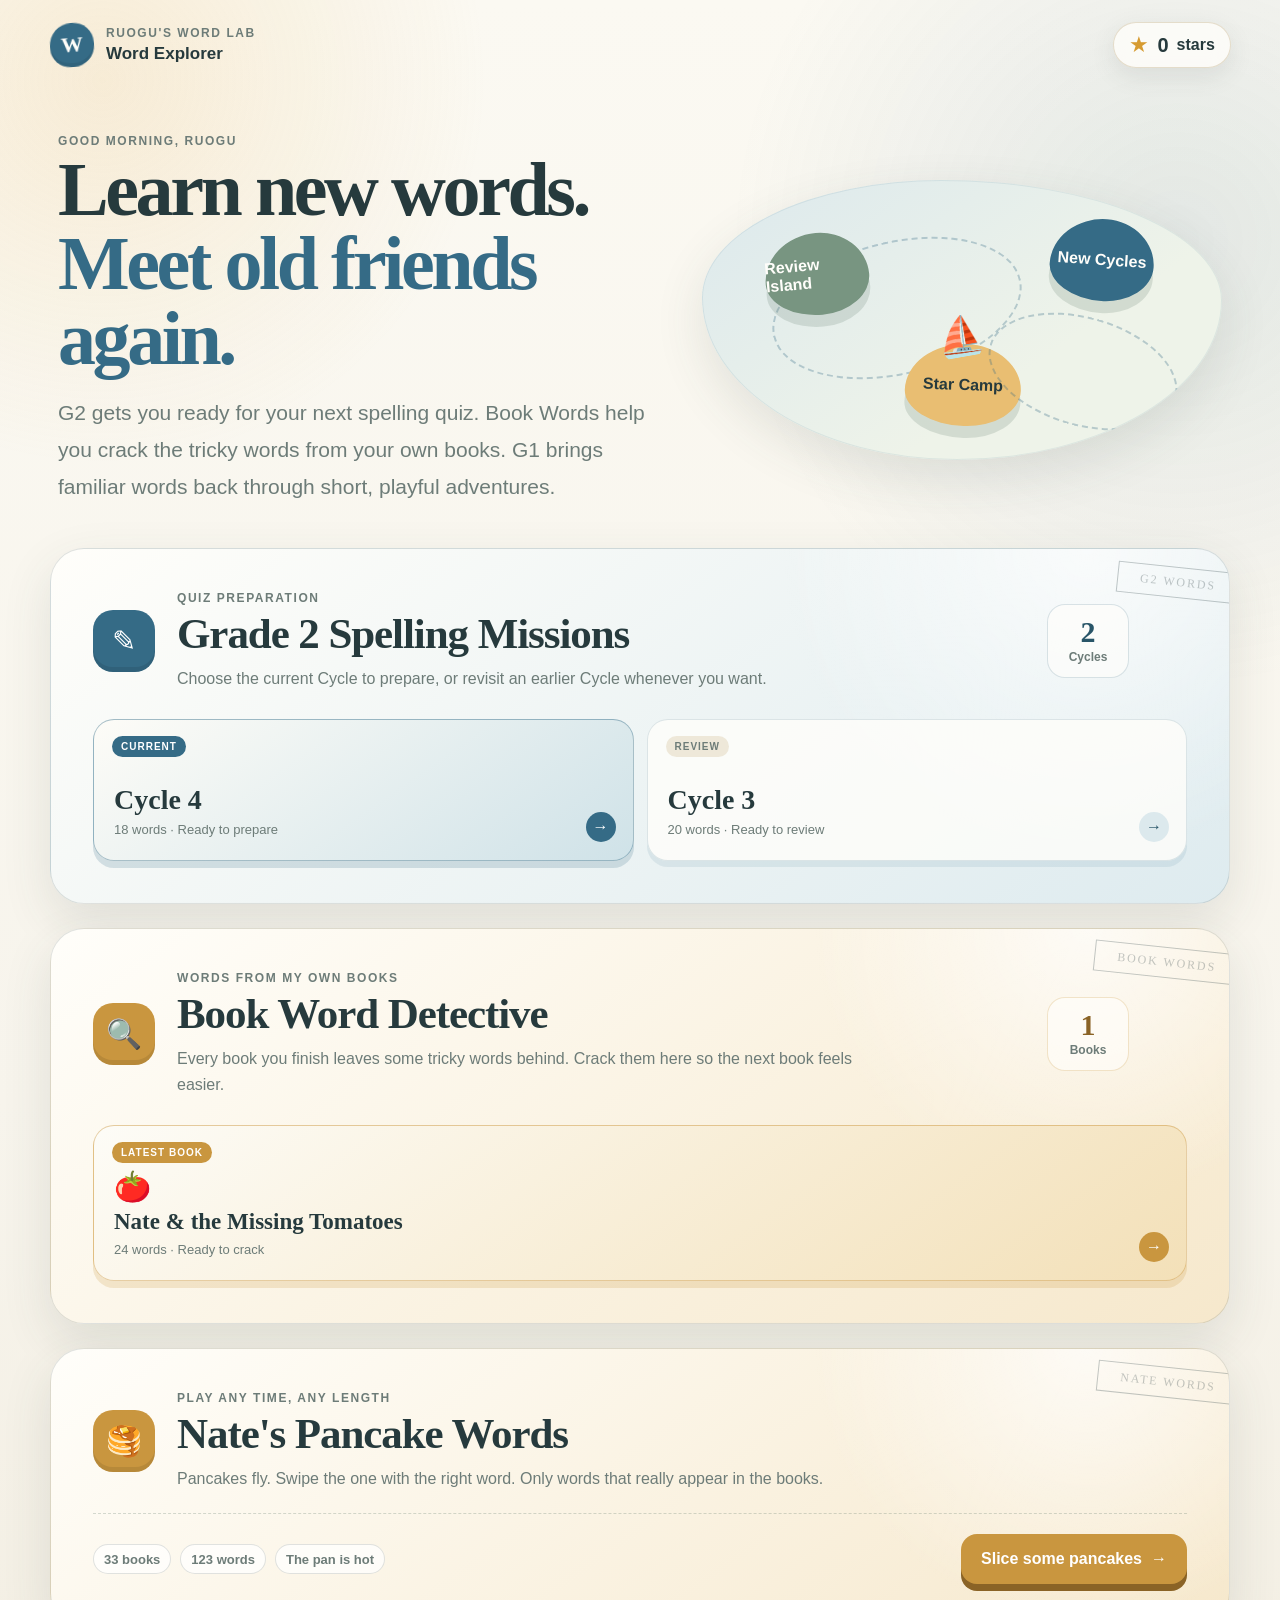
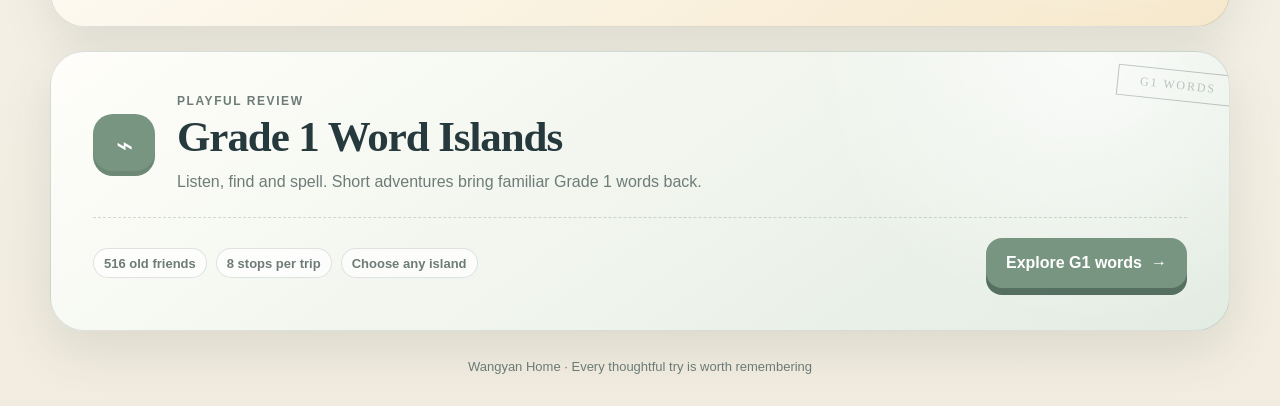
==== commit cbe81cca: "Nate's Pancake Words 生存街机版上线：词池100+词加权随机、双模式、金饼与Sludge - 拆掉每日任务制，改为 3 命生存局：随时开局、随时停，计分冲最高分 - 词按掌握度加权" ====
--- a/index.html
+++ b/index.html
@@ -73,6 +73,25 @@
           <div class="cycle-grid" id="bookGrid" aria-label="Books read on my own"></div>
         </article>
 
+        <article class="learning-zone book-zone nate-zone" data-stamp="NATE WORDS">
+          <header class="zone-head">
+            <div class="route-icon" aria-hidden="true">🥞</div>
+            <div class="zone-title">
+              <p class="eyebrow">Play any time, any length</p>
+              <h2>Nate's Pancake Words</h2>
+              <p>Pancakes fly. Swipe the one with the right word. Only words that really appear in the books.</p>
+            </div>
+          </header>
+          <div class="g1-route-row">
+            <div class="route-meta">
+              <span class="tag">33 books</span>
+              <span class="tag" id="nateWordTotal">400+ words</span>
+              <span class="tag" id="nateProgress">The pan is hot</span>
+            </div>
+            <a class="primary-button" style="background:#c9963f;box-shadow:0 7px 0 #8a6326" href="./Nate-words/index.html">Slice some pancakes <span aria-hidden="true">→</span></a>
+          </div>
+        </article>
+
         <article class="learning-zone g1-zone" data-stamp="G1 WORDS">
           <header class="zone-head">
             <div class="route-icon" aria-hidden="true">⌁</div>
@@ -99,6 +118,7 @@
 
   <script src="./G2-words/g2-word-data.js?v=5"></script>
   <script src="./Book-words/book-word-data.js?v=1"></script>
+  <script src="./Nate-words/nate-word-data.js?v=3"></script>
   <script>
     (function () {
       const PROFILE_KEY = "ruogu-literacy-profiles-v1";
@@ -127,6 +147,20 @@
 
         renderCycles(g2);
         renderBooks(english && english.books);
+        renderNate(english && english.nate);
+      }
+
+      function renderNate(nate) {
+        const keys = new Set();
+        (window.NATE_BOOKS || []).forEach((book) => {
+          const confirmed = book.bookWordsId && (window.RUOGU_BOOKS || []).find((item) => item.id === book.bookWordsId);
+          (confirmed ? confirmed.words : book.words).forEach((item) => keys.add(item.word.toLowerCase()));
+        });
+        if (keys.size) document.getElementById("nateWordTotal").textContent = `${keys.size} words`;
+        if (!nate || !nate.words) return;
+        const known = Object.entries(nate.words).filter(([key, item]) => keys.has(key) && Number(item.level || 0) >= 4).length;
+        const best = Number(nate.best || 0);
+        document.getElementById("nateProgress").textContent = `${known} known${best ? ` · best round ${best}` : ""}`;
       }
 
       function renderBooks(bookProgress) {
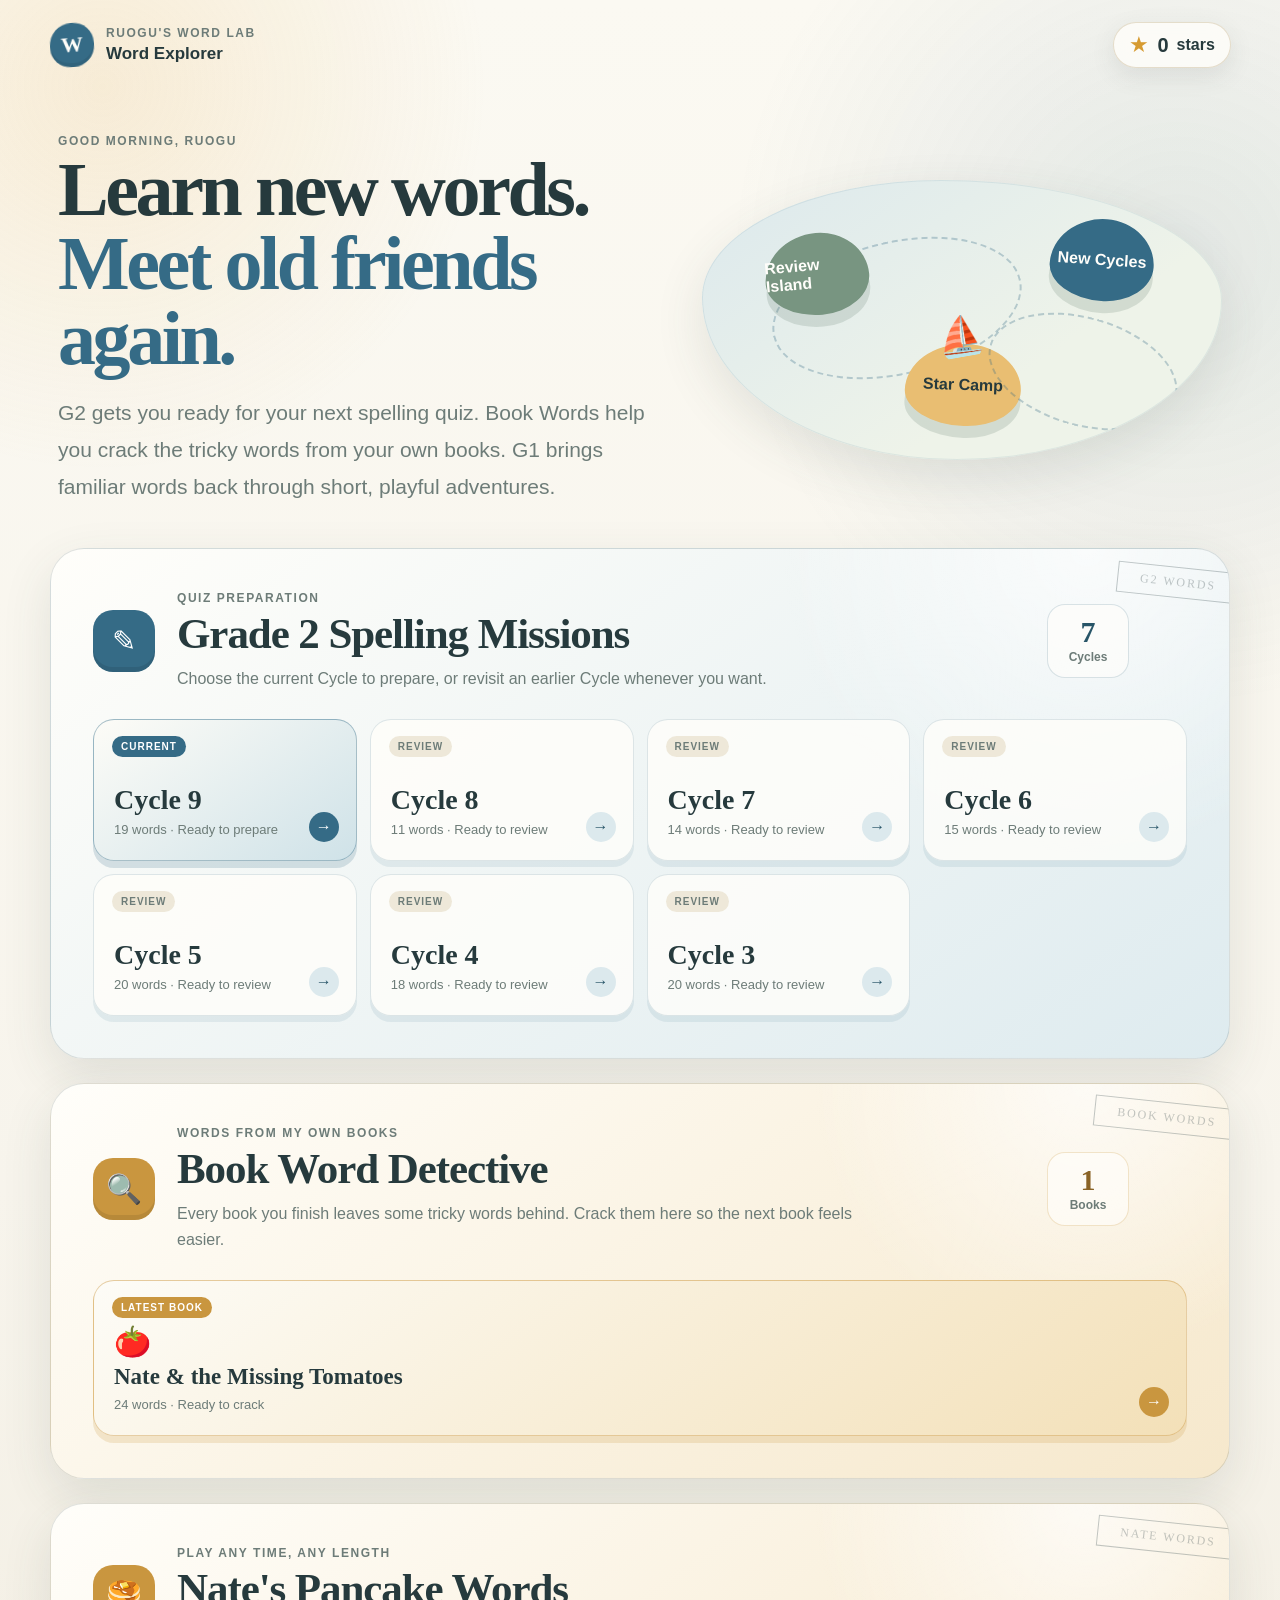
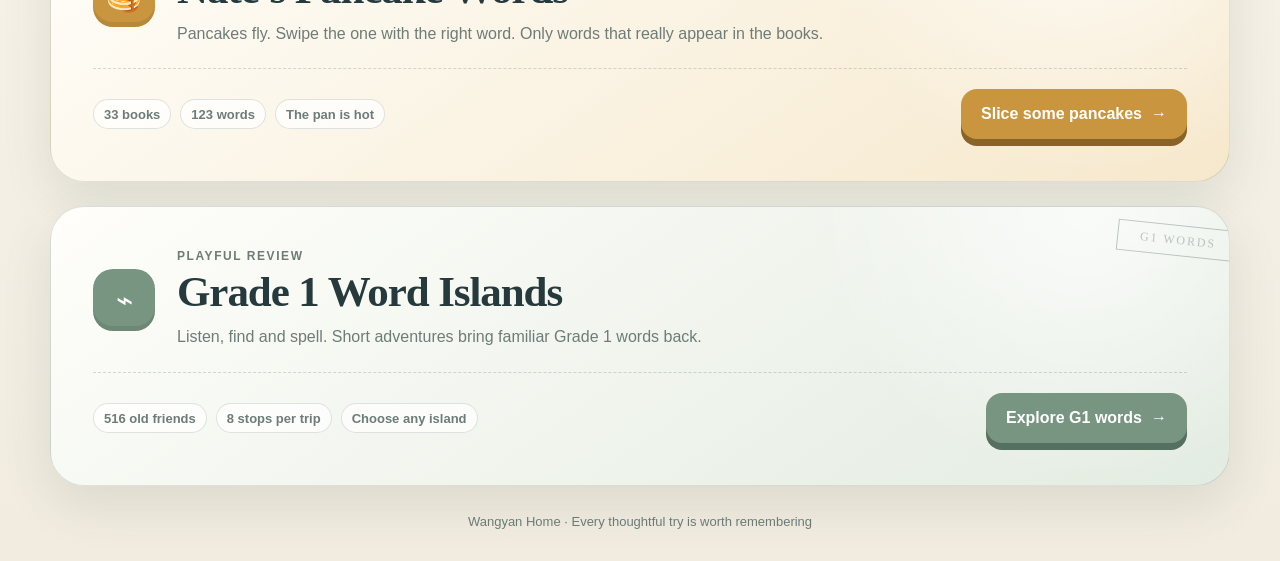
==== commit 1f4737fe: "Add Grade 2 Cycle 9 spelling and heart words" ====
--- a/index.html
+++ b/index.html
@@ -51,10 +51,10 @@
             <div class="zone-count"><strong id="g2CycleTotal">2</strong><span>Cycles</span></div>
           </header>
           <div class="cycle-grid" id="cycleGrid" aria-label="Grade 2 spelling Cycles">
-            <a class="cycle-entry is-current" href="./G2-words/index.html?cycle=cycle4-2026-official">
+            <a class="cycle-entry is-current" href="./G2-words/index.html?cycle=cycle9-2026-official">
               <span class="cycle-status">Current</span>
-              <strong>Cycle 4</strong>
-              <small>18 words · Ready to begin</small>
+              <strong>Cycle 9</strong>
+              <small>19 words · Ready to begin</small>
               <span class="cycle-arrow" aria-hidden="true">→</span>
             </a>
           </div>
@@ -116,7 +116,7 @@
     <footer class="site-footer">Wangyan Home · Every thoughtful try is worth remembering</footer>
   </div>
 
-  <script src="./G2-words/g2-word-data.js?v=5"></script>
+  <script src="./G2-words/g2-word-data.js?v=9"></script>
   <script src="./Book-words/book-word-data.js?v=1"></script>
   <script src="./Nate-words/nate-word-data.js?v=3"></script>
   <script>
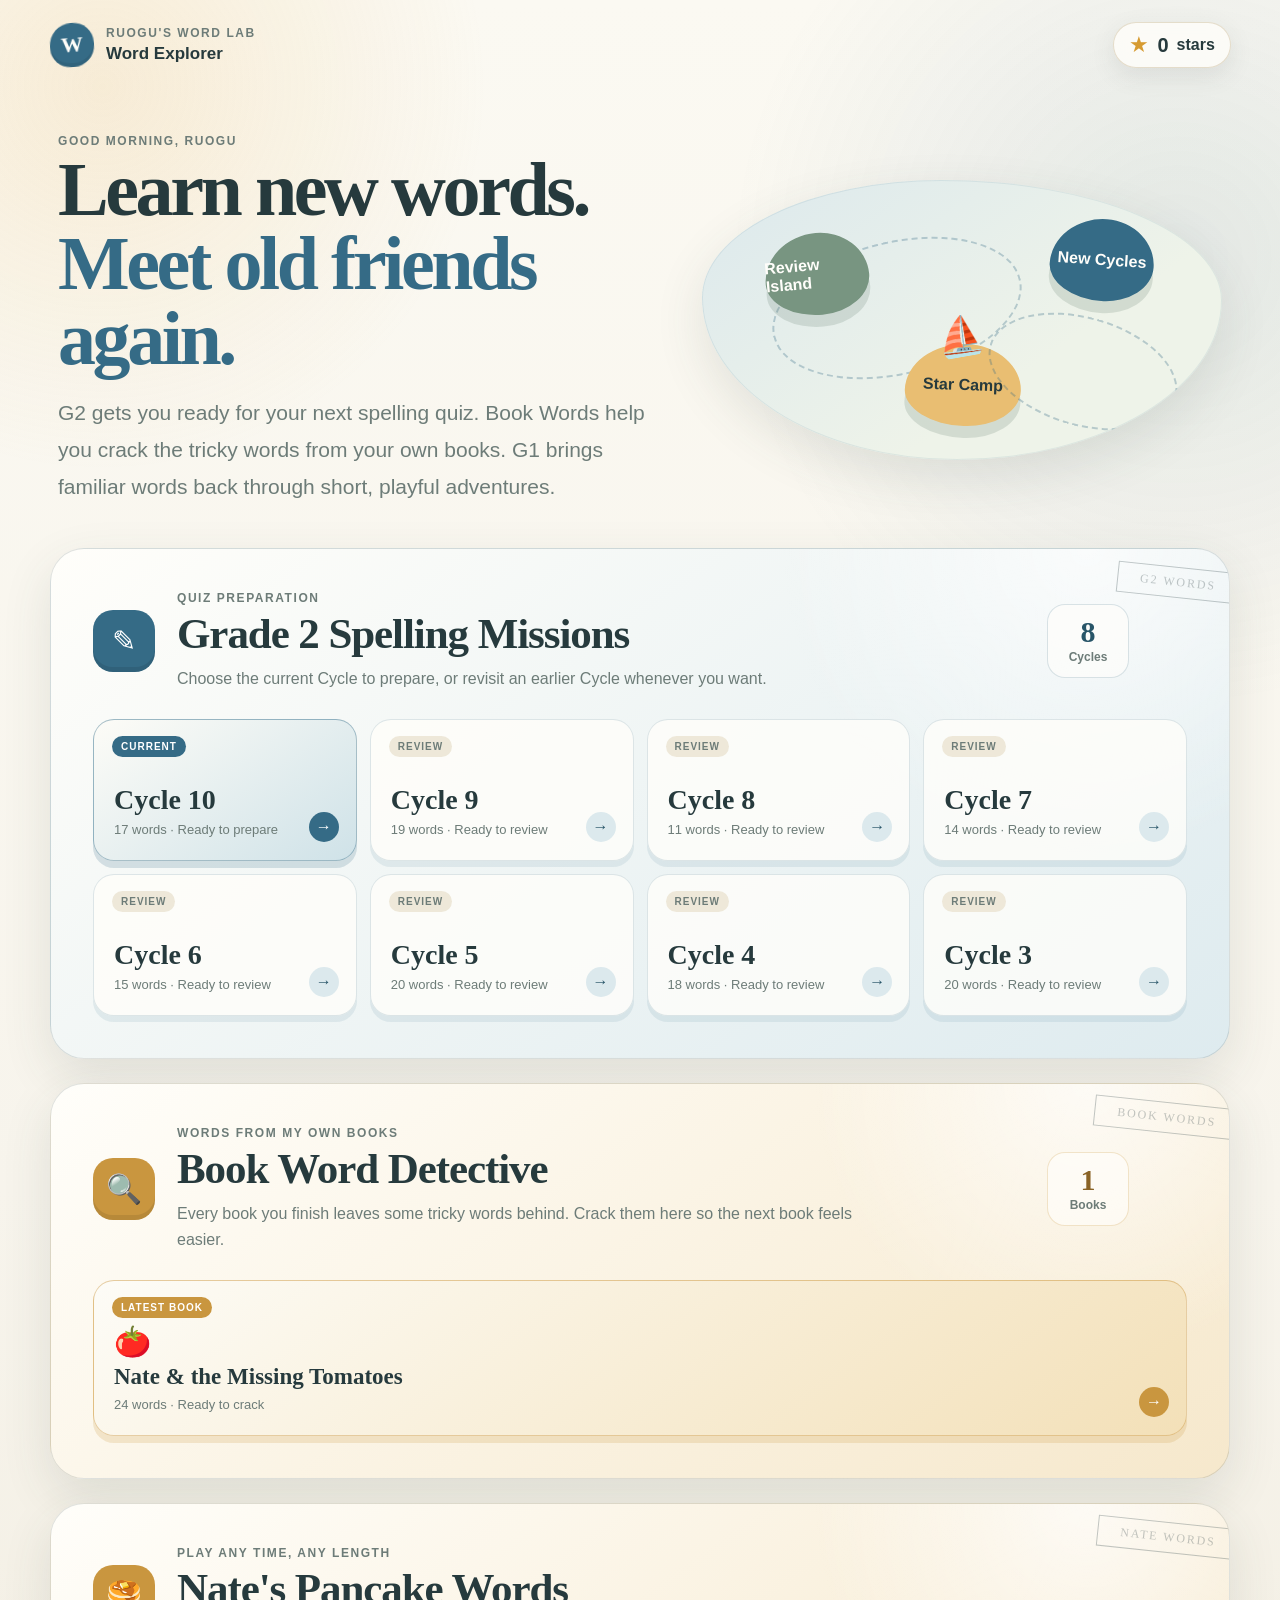
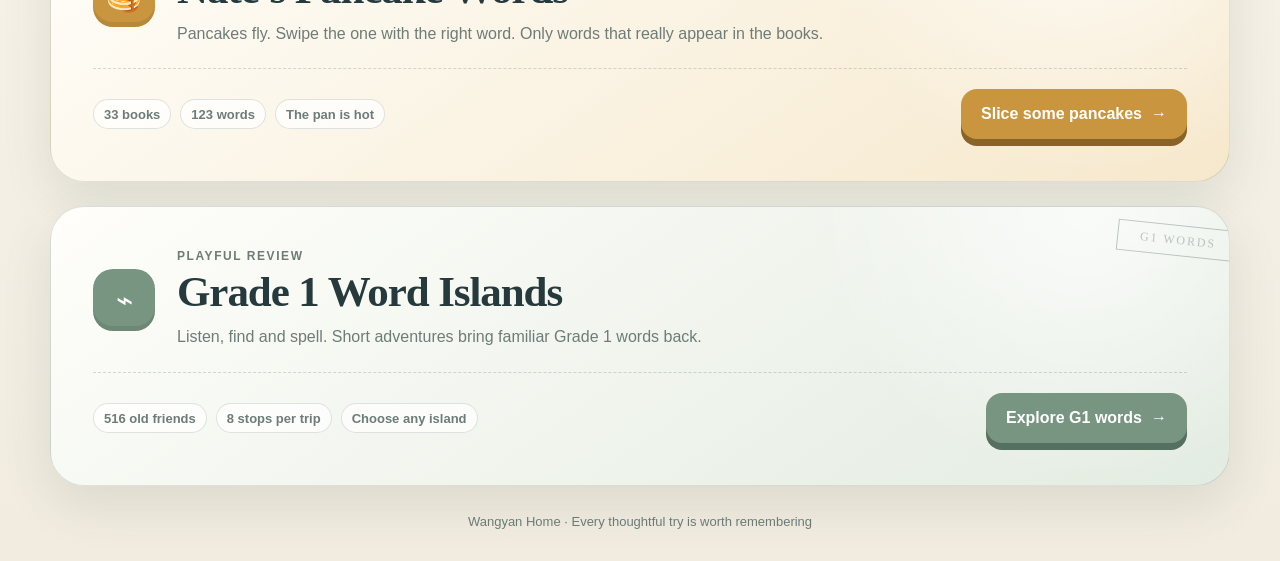
==== commit 2725b9d6: "Add Grade 2 Cycle 10 spelling and heart words (ou/ow)" ====
--- a/index.html
+++ b/index.html
@@ -51,10 +51,10 @@
             <div class="zone-count"><strong id="g2CycleTotal">2</strong><span>Cycles</span></div>
           </header>
           <div class="cycle-grid" id="cycleGrid" aria-label="Grade 2 spelling Cycles">
-            <a class="cycle-entry is-current" href="./G2-words/index.html?cycle=cycle9-2026-official">
+            <a class="cycle-entry is-current" href="./G2-words/index.html?cycle=cycle10-2026-official">
               <span class="cycle-status">Current</span>
-              <strong>Cycle 9</strong>
-              <small>19 words · Ready to begin</small>
+              <strong>Cycle 10</strong>
+              <small>17 words · Ready to begin</small>
               <span class="cycle-arrow" aria-hidden="true">→</span>
             </a>
           </div>
@@ -116,7 +116,7 @@
     <footer class="site-footer">Wangyan Home · Every thoughtful try is worth remembering</footer>
   </div>
 
-  <script src="./G2-words/g2-word-data.js?v=9"></script>
+  <script src="./G2-words/g2-word-data.js?v=10"></script>
   <script src="./Book-words/book-word-data.js?v=1"></script>
   <script src="./Nate-words/nate-word-data.js?v=3"></script>
   <script>
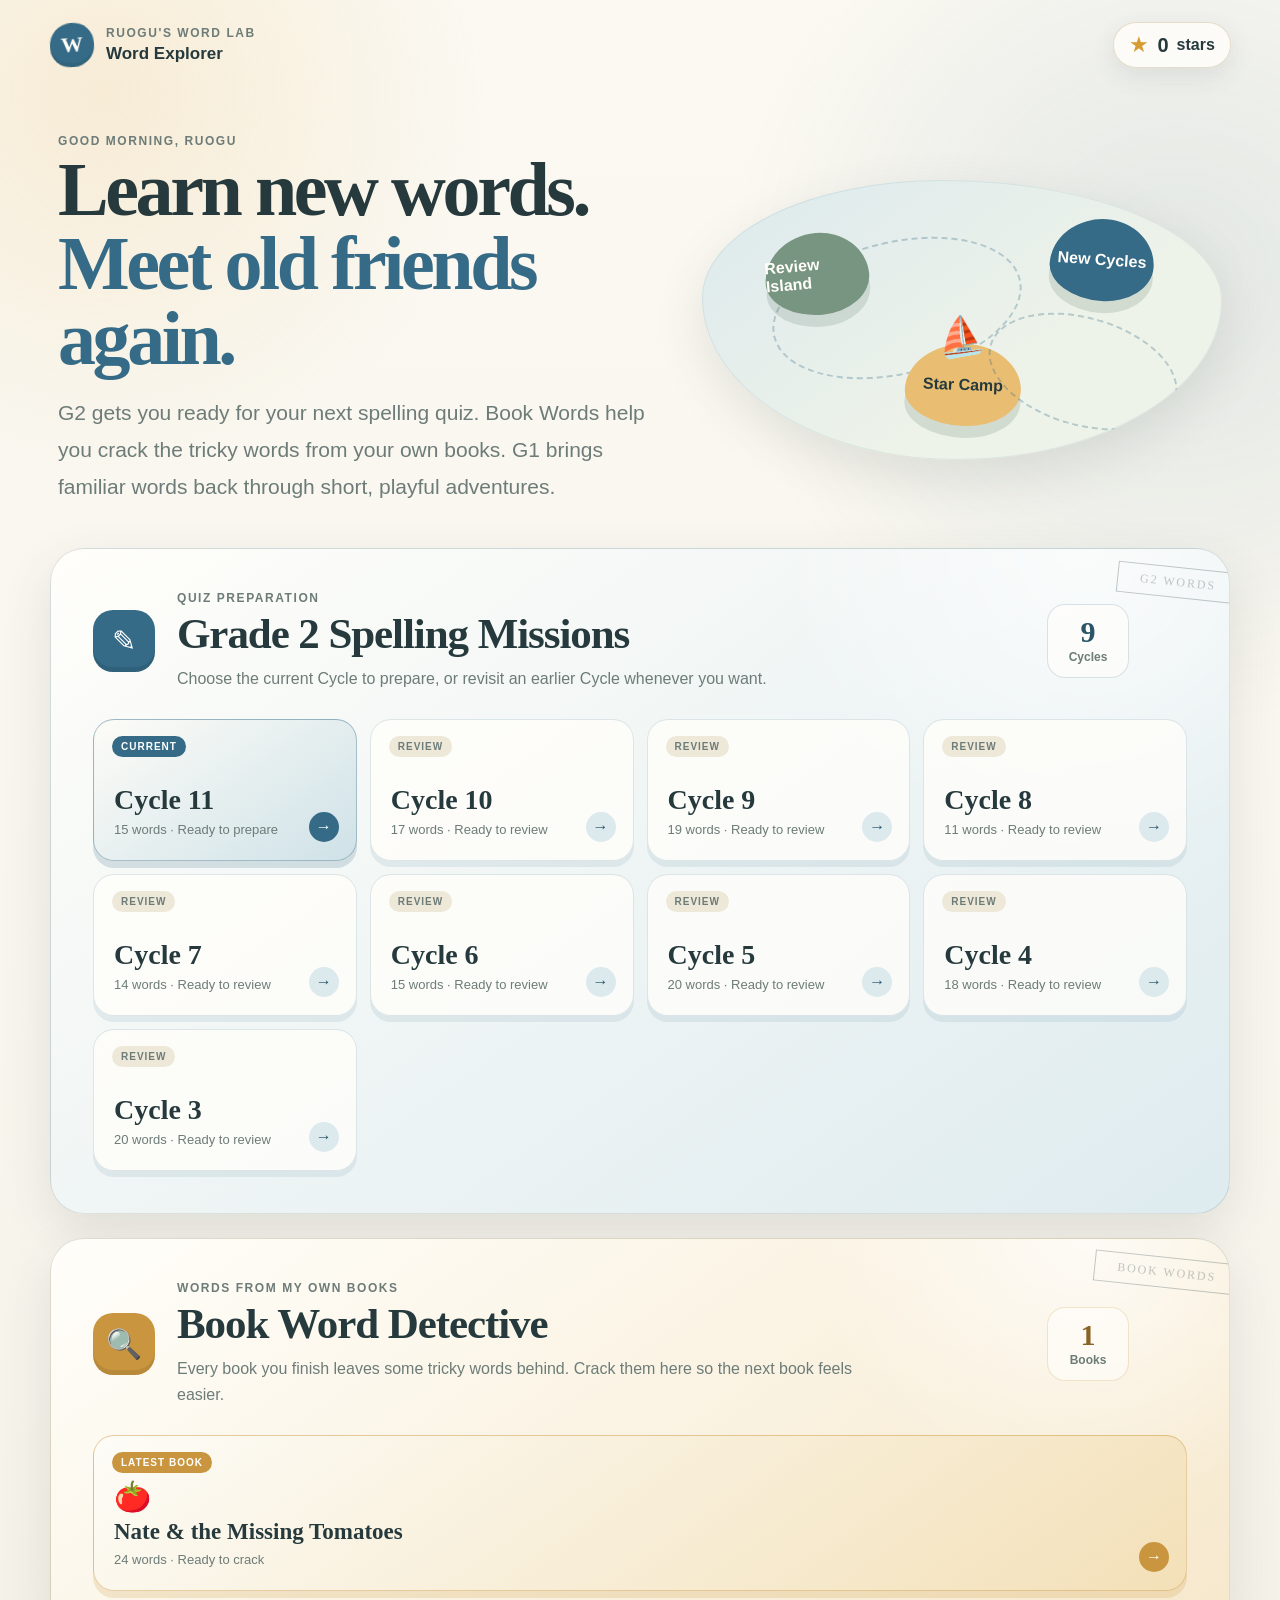
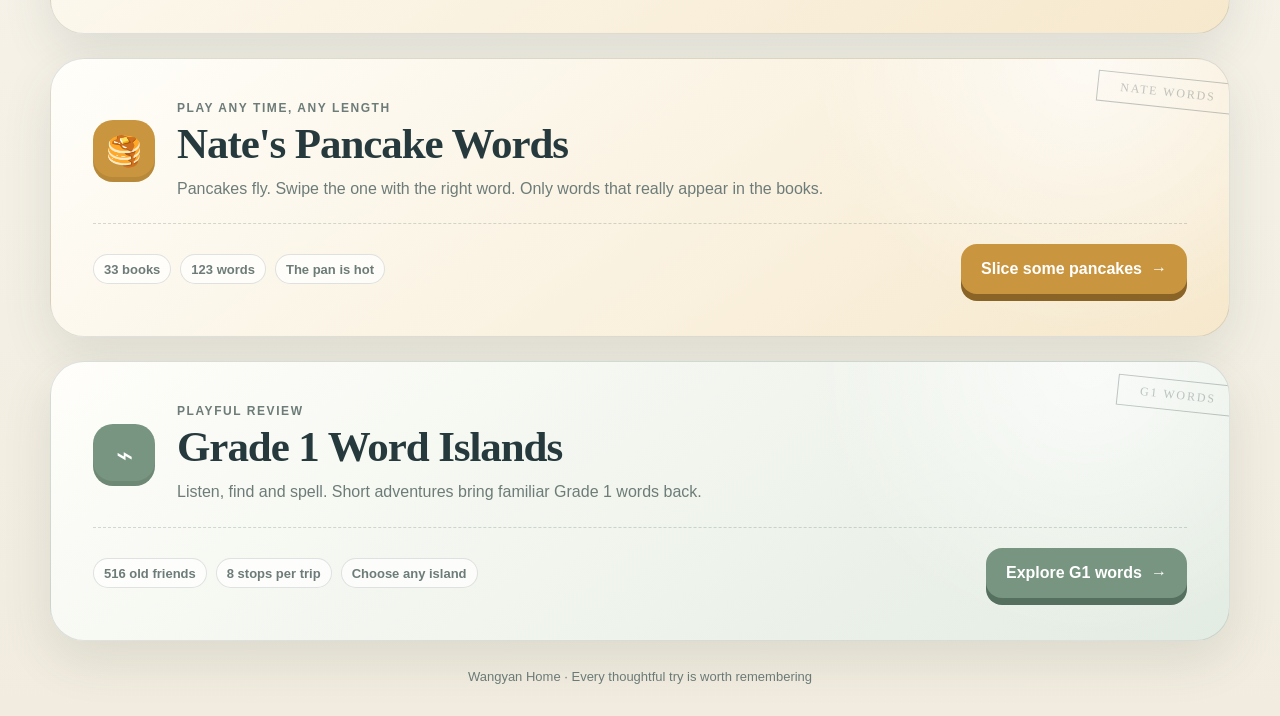
==== commit b25ca521: "Add Grade 2 Cycle 11 spelling and review words" ====
--- a/index.html
+++ b/index.html
@@ -1,236 +1,236 @@
-<!doctype html>
-<html lang="en">
-<head>
-  <meta charset="UTF-8" />
-  <meta name="viewport" content="width=device-width, initial-scale=1, viewport-fit=cover" />
-  <meta name="theme-color" content="#f7f4ec" />
-  <meta name="apple-mobile-web-app-capable" content="yes" />
-  <meta name="apple-mobile-web-app-status-bar-style" content="default" />
-  <meta name="apple-mobile-web-app-title" content="Word Lab" />
-  <title>Ruogu's Word Lab</title>
-  <link rel="manifest" href="./manifest.webmanifest" />
-  <link rel="apple-touch-icon" href="./G1-words/icons/icon-180.png" />
-  <link rel="stylesheet" href="./wordlab.css?v=6" />
-</head>
-<body class="home-page">
-  <div class="site-shell">
-    <header class="topbar">
-      <div class="brand">
-        <span class="brand-mark">W</span>
-        <span class="brand-copy"><small>Ruogu's Word Lab</small><strong>Word Explorer</strong></span>
-      </div>
-      <div class="star-pill" aria-label="Ruogu's current star total">
-        <span class="star">★</span><strong id="totalStars">0</strong><span>stars</span>
-      </div>
-    </header>
-
-    <main>
-      <section class="home-hero">
-        <div>
-          <p class="eyebrow" id="greeting">Start with one little mission</p>
-          <h1 class="display-title">Learn new words.<br><em>Meet old friends again.</em></h1>
-          <p class="lede">G2 gets you ready for your next spelling quiz. Book Words help you crack the tricky words from your own books. G1 brings familiar words back through short, playful adventures.</p>
-        </div>
-        <div class="map-illustration" aria-label="Word exploration map">
-          <div class="map-island one">Review Island</div>
-          <div class="map-island two">New Cycles</div>
-          <div class="map-island three">Star Camp</div>
-          <span class="map-boat" aria-hidden="true">⛵</span>
-        </div>
-      </section>
-
-      <section class="learning-sections" aria-label="Choose a learning route">
-        <article class="learning-zone g2-zone" data-stamp="G2 WORDS">
-          <header class="zone-head">
-            <div class="route-icon" aria-hidden="true">✎</div>
-            <div class="zone-title">
-              <p class="eyebrow">Quiz preparation</p>
-              <h2>Grade 2 Spelling Missions</h2>
-              <p>Choose the current Cycle to prepare, or revisit an earlier Cycle whenever you want.</p>
-            </div>
-            <div class="zone-count"><strong id="g2CycleTotal">2</strong><span>Cycles</span></div>
-          </header>
-          <div class="cycle-grid" id="cycleGrid" aria-label="Grade 2 spelling Cycles">
-            <a class="cycle-entry is-current" href="./G2-words/index.html?cycle=cycle10-2026-official">
-              <span class="cycle-status">Current</span>
-              <strong>Cycle 10</strong>
-              <small>17 words · Ready to begin</small>
-              <span class="cycle-arrow" aria-hidden="true">→</span>
-            </a>
-          </div>
-        </article>
-
-        <article class="learning-zone book-zone" data-stamp="BOOK WORDS">
-          <header class="zone-head">
-            <div class="route-icon" aria-hidden="true">🔍</div>
-            <div class="zone-title">
-              <p class="eyebrow">Words from my own books</p>
-              <h2>Book Word Detective</h2>
-              <p>Every book you finish leaves some tricky words behind. Crack them here so the next book feels easier.</p>
-            </div>
-            <div class="zone-count"><strong id="bookTotal">1</strong><span>Books</span></div>
-          </header>
-          <div class="cycle-grid" id="bookGrid" aria-label="Books read on my own"></div>
-        </article>
-
-        <article class="learning-zone book-zone nate-zone" data-stamp="NATE WORDS">
-          <header class="zone-head">
-            <div class="route-icon" aria-hidden="true">🥞</div>
-            <div class="zone-title">
-              <p class="eyebrow">Play any time, any length</p>
-              <h2>Nate's Pancake Words</h2>
-              <p>Pancakes fly. Swipe the one with the right word. Only words that really appear in the books.</p>
-            </div>
-          </header>
-          <div class="g1-route-row">
-            <div class="route-meta">
-              <span class="tag">33 books</span>
-              <span class="tag" id="nateWordTotal">400+ words</span>
-              <span class="tag" id="nateProgress">The pan is hot</span>
-            </div>
-            <a class="primary-button" style="background:#c9963f;box-shadow:0 7px 0 #8a6326" href="./Nate-words/index.html">Slice some pancakes <span aria-hidden="true">→</span></a>
-          </div>
-        </article>
-
-        <article class="learning-zone g1-zone" data-stamp="G1 WORDS">
-          <header class="zone-head">
-            <div class="route-icon" aria-hidden="true">⌁</div>
-            <div class="zone-title">
-              <p class="eyebrow">Playful review</p>
-              <h2>Grade 1 Word Islands</h2>
-              <p>Listen, find and spell. Short adventures bring familiar Grade 1 words back.</p>
-            </div>
-          </header>
-          <div class="g1-route-row">
-            <div class="route-meta">
-              <span class="tag">516 old friends</span>
-              <span class="tag">8 stops per trip</span>
-              <span class="tag" id="g1Progress">Choose any island</span>
-            </div>
-            <a class="primary-button sage" href="./G1-words/index.html">Explore G1 words <span aria-hidden="true">→</span></a>
-          </div>
-        </article>
-      </section>
-    </main>
-
-    <footer class="site-footer">Wangyan Home · Every thoughtful try is worth remembering</footer>
-  </div>
-
-  <script src="./G2-words/g2-word-data.js?v=10"></script>
-  <script src="./Book-words/book-word-data.js?v=1"></script>
-  <script src="./Nate-words/nate-word-data.js?v=3"></script>
-  <script>
-    (function () {
-      const PROFILE_KEY = "ruogu-literacy-profiles-v1";
-      const LEGACY_STAR_KEY = "wordlab-total-stars";
-
-      function activeProfile() {
-        try {
-          const data = JSON.parse(localStorage.getItem(PROFILE_KEY) || "null");
-          if (data && data.activeId && data.profiles && data.profiles[data.activeId]) return data.profiles[data.activeId];
-        } catch (_) {}
-        return null;
-      }
-
-      function updateHome() {
-        const profile = activeProfile();
-        const legacyStars = Number(localStorage.getItem(LEGACY_STAR_KEY) || 0);
-        const stars = profile ? Number(profile.totalStars || 0) : legacyStars;
-        document.getElementById("totalStars").textContent = Math.max(0, stars);
-
-        const english = profile && profile.english;
-        const g1 = english && english.g1;
-        const g2 = english && english.g2;
-        const g1Words = g1 && g1.words ? Object.values(g1.words) : [];
-        const revisited = g1Words.filter((item) => Number(item.attempts || 0) > 0).length;
-        if (revisited) document.getElementById("g1Progress").textContent = `${revisited} ${revisited === 1 ? "word" : "words"} revisited`;
-
-        renderCycles(g2);
-        renderBooks(english && english.books);
-        renderNate(english && english.nate);
-      }
-
-      function renderNate(nate) {
-        const keys = new Set();
-        (window.NATE_BOOKS || []).forEach((book) => {
-          const confirmed = book.bookWordsId && (window.RUOGU_BOOKS || []).find((item) => item.id === book.bookWordsId);
-          (confirmed ? confirmed.words : book.words).forEach((item) => keys.add(item.word.toLowerCase()));
-        });
-        if (keys.size) document.getElementById("nateWordTotal").textContent = `${keys.size} words`;
-        if (!nate || !nate.words) return;
-        const known = Object.entries(nate.words).filter(([key, item]) => keys.has(key) && Number(item.level || 0) >= 4).length;
-        const best = Number(nate.best || 0);
-        document.getElementById("nateProgress").textContent = `${known} known${best ? ` · best round ${best}` : ""}`;
-      }
-
-      function renderBooks(bookProgress) {
-        const books = [...(window.RUOGU_BOOKS || [])].reverse();
-        const grid = document.getElementById("bookGrid");
-        document.getElementById("bookTotal").textContent = books.length;
-        if (!books.length) {
-          grid.innerHTML = '<p class="empty-cycle-copy">The next book you finish will appear here.</p>';
-          return;
-        }
-
-        grid.innerHTML = books.map((book, index) => {
-          const state = bookProgress && bookProgress.books && bookProgress.books[book.id];
-          const wordStates = state && state.words ? Object.values(state.words) : [];
-          const solved = wordStates.filter((item) => Number(item.independentCorrect || 0) >= 2 && !item.needsReview).length;
-          const met = wordStates.filter((item) => item.met).length;
-          const progress = solved ? `${solved}/${book.words.length} solved` : met ? `${met}/${book.words.length} met` : "Ready to crack";
-          const isLatest = index === 0;
-          return `
-            <a class="cycle-entry book-entry${isLatest ? " is-current" : ""}" href="./Book-words/index.html?book=${encodeURIComponent(book.id)}">
-              <span class="cycle-status">${isLatest ? "Latest book" : "Review"}</span>
-              <span class="book-cover" aria-hidden="true">${book.cover}</span>
-              <strong>${book.shortTitle}</strong>
-              <small>${book.words.length} words · ${progress}</small>
-              <span class="cycle-arrow" aria-hidden="true">→</span>
-            </a>`;
-        }).join("");
-      }
-
-      function renderCycles(g2) {
-        const cycles = [...(window.RUOGU_G2_CYCLES || [])].reverse();
-        const allGroups = window.RUOGU_G2_WORD_GROUPS || [];
-        const grid = document.getElementById("cycleGrid");
-        document.getElementById("g2CycleTotal").textContent = cycles.length;
-        if (!cycles.length) {
-          grid.innerHTML = '<p class="empty-cycle-copy">The next spelling Cycle will appear here.</p>';
-          return;
-        }
-
-        grid.innerHTML = cycles.map((cycle) => {
-          const groups = allGroups.filter((group) => cycle.groupIds.includes(group.id));
-          const count = new Set(groups.flatMap((group) => group.words.map((word) => word.toLowerCase()))).size;
-          const state = g2 && g2.cycles && g2.cycles[cycle.id];
-          const wordStates = state && state.words ? Object.values(state.words) : [];
-          const tested = wordStates.filter((item) => item.paperResult).length;
-          const practised = wordStates.filter((item) => Number(item.practiceCorrect || 0) > 0).length;
-          const progress = tested
-            ? `${tested}/${count} dictation words checked`
-            : practised
-              ? `${practised}/${count} words practised`
-              : cycle.status === "current" ? "Ready to prepare" : "Ready to review";
-          const isCurrent = cycle.status === "current";
-          return `
-            <a class="cycle-entry${isCurrent ? " is-current" : ""}" href="./G2-words/index.html?cycle=${encodeURIComponent(cycle.id)}">
-              <span class="cycle-status">${isCurrent ? "Current" : "Review"}</span>
-              <strong>${cycle.label}</strong>
-              <small>${count} words · ${progress}</small>
-              <span class="cycle-arrow" aria-hidden="true">→</span>
-            </a>`;
-        }).join("");
-      }
-
-      const hour = new Date().getHours();
-      document.getElementById("greeting").textContent = hour < 12 ? "Good morning, Ruogu" : hour < 18 ? "Good afternoon, Ruogu" : "Good evening, Ruogu";
-      updateHome();
-      window.addEventListener("storage", (event) => {
-        if (event.key === PROFILE_KEY || event.key === LEGACY_STAR_KEY) updateHome();
-      });
-      if ("serviceWorker" in navigator && location.protocol !== "file:") navigator.serviceWorker.register("./sw.js").catch(() => {});
-    })();
-  </script>
-</body>
-</html>
+<!doctype html>
+<html lang="en">
+<head>
+  <meta charset="UTF-8" />
+  <meta name="viewport" content="width=device-width, initial-scale=1, viewport-fit=cover" />
+  <meta name="theme-color" content="#f7f4ec" />
+  <meta name="apple-mobile-web-app-capable" content="yes" />
+  <meta name="apple-mobile-web-app-status-bar-style" content="default" />
+  <meta name="apple-mobile-web-app-title" content="Word Lab" />
+  <title>Ruogu's Word Lab</title>
+  <link rel="manifest" href="./manifest.webmanifest" />
+  <link rel="apple-touch-icon" href="./G1-words/icons/icon-180.png" />
+  <link rel="stylesheet" href="./wordlab.css?v=6" />
+</head>
+<body class="home-page">
+  <div class="site-shell">
+    <header class="topbar">
+      <div class="brand">
+        <span class="brand-mark">W</span>
+        <span class="brand-copy"><small>Ruogu's Word Lab</small><strong>Word Explorer</strong></span>
+      </div>
+      <div class="star-pill" aria-label="Ruogu's current star total">
+        <span class="star">★</span><strong id="totalStars">0</strong><span>stars</span>
+      </div>
+    </header>
+
+    <main>
+      <section class="home-hero">
+        <div>
+          <p class="eyebrow" id="greeting">Start with one little mission</p>
+          <h1 class="display-title">Learn new words.<br><em>Meet old friends again.</em></h1>
+          <p class="lede">G2 gets you ready for your next spelling quiz. Book Words help you crack the tricky words from your own books. G1 brings familiar words back through short, playful adventures.</p>
+        </div>
+        <div class="map-illustration" aria-label="Word exploration map">
+          <div class="map-island one">Review Island</div>
+          <div class="map-island two">New Cycles</div>
+          <div class="map-island three">Star Camp</div>
+          <span class="map-boat" aria-hidden="true">⛵</span>
+        </div>
+      </section>
+
+      <section class="learning-sections" aria-label="Choose a learning route">
+        <article class="learning-zone g2-zone" data-stamp="G2 WORDS">
+          <header class="zone-head">
+            <div class="route-icon" aria-hidden="true">✎</div>
+            <div class="zone-title">
+              <p class="eyebrow">Quiz preparation</p>
+              <h2>Grade 2 Spelling Missions</h2>
+              <p>Choose the current Cycle to prepare, or revisit an earlier Cycle whenever you want.</p>
+            </div>
+            <div class="zone-count"><strong id="g2CycleTotal">9</strong><span>Cycles</span></div>
+          </header>
+          <div class="cycle-grid" id="cycleGrid" aria-label="Grade 2 spelling Cycles">
+            <a class="cycle-entry is-current" href="./G2-words/index.html?cycle=cycle11-2026-official">
+              <span class="cycle-status">Current</span>
+              <strong>Cycle 11</strong>
+              <small>15 words · Ready to begin</small>
+              <span class="cycle-arrow" aria-hidden="true">→</span>
+            </a>
+          </div>
+        </article>
+
+        <article class="learning-zone book-zone" data-stamp="BOOK WORDS">
+          <header class="zone-head">
+            <div class="route-icon" aria-hidden="true">🔍</div>
+            <div class="zone-title">
+              <p class="eyebrow">Words from my own books</p>
+              <h2>Book Word Detective</h2>
+              <p>Every book you finish leaves some tricky words behind. Crack them here so the next book feels easier.</p>
+            </div>
+            <div class="zone-count"><strong id="bookTotal">1</strong><span>Books</span></div>
+          </header>
+          <div class="cycle-grid" id="bookGrid" aria-label="Books read on my own"></div>
+        </article>
+
+        <article class="learning-zone book-zone nate-zone" data-stamp="NATE WORDS">
+          <header class="zone-head">
+            <div class="route-icon" aria-hidden="true">🥞</div>
+            <div class="zone-title">
+              <p class="eyebrow">Play any time, any length</p>
+              <h2>Nate's Pancake Words</h2>
+              <p>Pancakes fly. Swipe the one with the right word. Only words that really appear in the books.</p>
+            </div>
+          </header>
+          <div class="g1-route-row">
+            <div class="route-meta">
+              <span class="tag">33 books</span>
+              <span class="tag" id="nateWordTotal">400+ words</span>
+              <span class="tag" id="nateProgress">The pan is hot</span>
+            </div>
+            <a class="primary-button" style="background:#c9963f;box-shadow:0 7px 0 #8a6326" href="./Nate-words/index.html">Slice some pancakes <span aria-hidden="true">→</span></a>
+          </div>
+        </article>
+
+        <article class="learning-zone g1-zone" data-stamp="G1 WORDS">
+          <header class="zone-head">
+            <div class="route-icon" aria-hidden="true">⌁</div>
+            <div class="zone-title">
+              <p class="eyebrow">Playful review</p>
+              <h2>Grade 1 Word Islands</h2>
+              <p>Listen, find and spell. Short adventures bring familiar Grade 1 words back.</p>
+            </div>
+          </header>
+          <div class="g1-route-row">
+            <div class="route-meta">
+              <span class="tag">516 old friends</span>
+              <span class="tag">8 stops per trip</span>
+              <span class="tag" id="g1Progress">Choose any island</span>
+            </div>
+            <a class="primary-button sage" href="./G1-words/index.html">Explore G1 words <span aria-hidden="true">→</span></a>
+          </div>
+        </article>
+      </section>
+    </main>
+
+    <footer class="site-footer">Wangyan Home · Every thoughtful try is worth remembering</footer>
+  </div>
+
+  <script src="./G2-words/g2-word-data.js?v=11"></script>
+  <script src="./Book-words/book-word-data.js?v=1"></script>
+  <script src="./Nate-words/nate-word-data.js?v=3"></script>
+  <script>
+    (function () {
+      const PROFILE_KEY = "ruogu-literacy-profiles-v1";
+      const LEGACY_STAR_KEY = "wordlab-total-stars";
+
+      function activeProfile() {
+        try {
+          const data = JSON.parse(localStorage.getItem(PROFILE_KEY) || "null");
+          if (data && data.activeId && data.profiles && data.profiles[data.activeId]) return data.profiles[data.activeId];
+        } catch (_) {}
+        return null;
+      }
+
+      function updateHome() {
+        const profile = activeProfile();
+        const legacyStars = Number(localStorage.getItem(LEGACY_STAR_KEY) || 0);
+        const stars = profile ? Number(profile.totalStars || 0) : legacyStars;
+        document.getElementById("totalStars").textContent = Math.max(0, stars);
+
+        const english = profile && profile.english;
+        const g1 = english && english.g1;
+        const g2 = english && english.g2;
+        const g1Words = g1 && g1.words ? Object.values(g1.words) : [];
+        const revisited = g1Words.filter((item) => Number(item.attempts || 0) > 0).length;
+        if (revisited) document.getElementById("g1Progress").textContent = `${revisited} ${revisited === 1 ? "word" : "words"} revisited`;
+
+        renderCycles(g2);
+        renderBooks(english && english.books);
+        renderNate(english && english.nate);
+      }
+
+      function renderNate(nate) {
+        const keys = new Set();
+        (window.NATE_BOOKS || []).forEach((book) => {
+          const confirmed = book.bookWordsId && (window.RUOGU_BOOKS || []).find((item) => item.id === book.bookWordsId);
+          (confirmed ? confirmed.words : book.words).forEach((item) => keys.add(item.word.toLowerCase()));
+        });
+        if (keys.size) document.getElementById("nateWordTotal").textContent = `${keys.size} words`;
+        if (!nate || !nate.words) return;
+        const known = Object.entries(nate.words).filter(([key, item]) => keys.has(key) && Number(item.level || 0) >= 4).length;
+        const best = Number(nate.best || 0);
+        document.getElementById("nateProgress").textContent = `${known} known${best ? ` · best round ${best}` : ""}`;
+      }
+
+      function renderBooks(bookProgress) {
+        const books = [...(window.RUOGU_BOOKS || [])].reverse();
+        const grid = document.getElementById("bookGrid");
+        document.getElementById("bookTotal").textContent = books.length;
+        if (!books.length) {
+          grid.innerHTML = '<p class="empty-cycle-copy">The next book you finish will appear here.</p>';
+          return;
+        }
+
+        grid.innerHTML = books.map((book, index) => {
+          const state = bookProgress && bookProgress.books && bookProgress.books[book.id];
+          const wordStates = state && state.words ? Object.values(state.words) : [];
+          const solved = wordStates.filter((item) => Number(item.independentCorrect || 0) >= 2 && !item.needsReview).length;
+          const met = wordStates.filter((item) => item.met).length;
+          const progress = solved ? `${solved}/${book.words.length} solved` : met ? `${met}/${book.words.length} met` : "Ready to crack";
+          const isLatest = index === 0;
+          return `
+            <a class="cycle-entry book-entry${isLatest ? " is-current" : ""}" href="./Book-words/index.html?book=${encodeURIComponent(book.id)}">
+              <span class="cycle-status">${isLatest ? "Latest book" : "Review"}</span>
+              <span class="book-cover" aria-hidden="true">${book.cover}</span>
+              <strong>${book.shortTitle}</strong>
+              <small>${book.words.length} words · ${progress}</small>
+              <span class="cycle-arrow" aria-hidden="true">→</span>
+            </a>`;
+        }).join("");
+      }
+
+      function renderCycles(g2) {
+        const cycles = [...(window.RUOGU_G2_CYCLES || [])].reverse();
+        const allGroups = window.RUOGU_G2_WORD_GROUPS || [];
+        const grid = document.getElementById("cycleGrid");
+        document.getElementById("g2CycleTotal").textContent = cycles.length;
+        if (!cycles.length) {
+          grid.innerHTML = '<p class="empty-cycle-copy">The next spelling Cycle will appear here.</p>';
+          return;
+        }
+
+        grid.innerHTML = cycles.map((cycle) => {
+          const groups = allGroups.filter((group) => cycle.groupIds.includes(group.id));
+          const count = new Set(groups.flatMap((group) => group.words.map((word) => word.toLowerCase()))).size;
+          const state = g2 && g2.cycles && g2.cycles[cycle.id];
+          const wordStates = state && state.words ? Object.values(state.words) : [];
+          const tested = wordStates.filter((item) => item.paperResult).length;
+          const practised = wordStates.filter((item) => Number(item.practiceCorrect || 0) > 0).length;
+          const progress = tested
+            ? `${tested}/${count} dictation words checked`
+            : practised
+              ? `${practised}/${count} words practised`
+              : cycle.status === "current" ? "Ready to prepare" : "Ready to review";
+          const isCurrent = cycle.status === "current";
+          return `
+            <a class="cycle-entry${isCurrent ? " is-current" : ""}" href="./G2-words/index.html?cycle=${encodeURIComponent(cycle.id)}">
+              <span class="cycle-status">${isCurrent ? "Current" : "Review"}</span>
+              <strong>${cycle.label}</strong>
+              <small>${count} words · ${progress}</small>
+              <span class="cycle-arrow" aria-hidden="true">→</span>
+            </a>`;
+        }).join("");
+      }
+
+      const hour = new Date().getHours();
+      document.getElementById("greeting").textContent = hour < 12 ? "Good morning, Ruogu" : hour < 18 ? "Good afternoon, Ruogu" : "Good evening, Ruogu";
+      updateHome();
+      window.addEventListener("storage", (event) => {
+        if (event.key === PROFILE_KEY || event.key === LEGACY_STAR_KEY) updateHome();
+      });
+      if ("serviceWorker" in navigator && location.protocol !== "file:") navigator.serviceWorker.register("./sw.js").catch(() => {});
+    })();
+  </script>
+</body>
+</html>
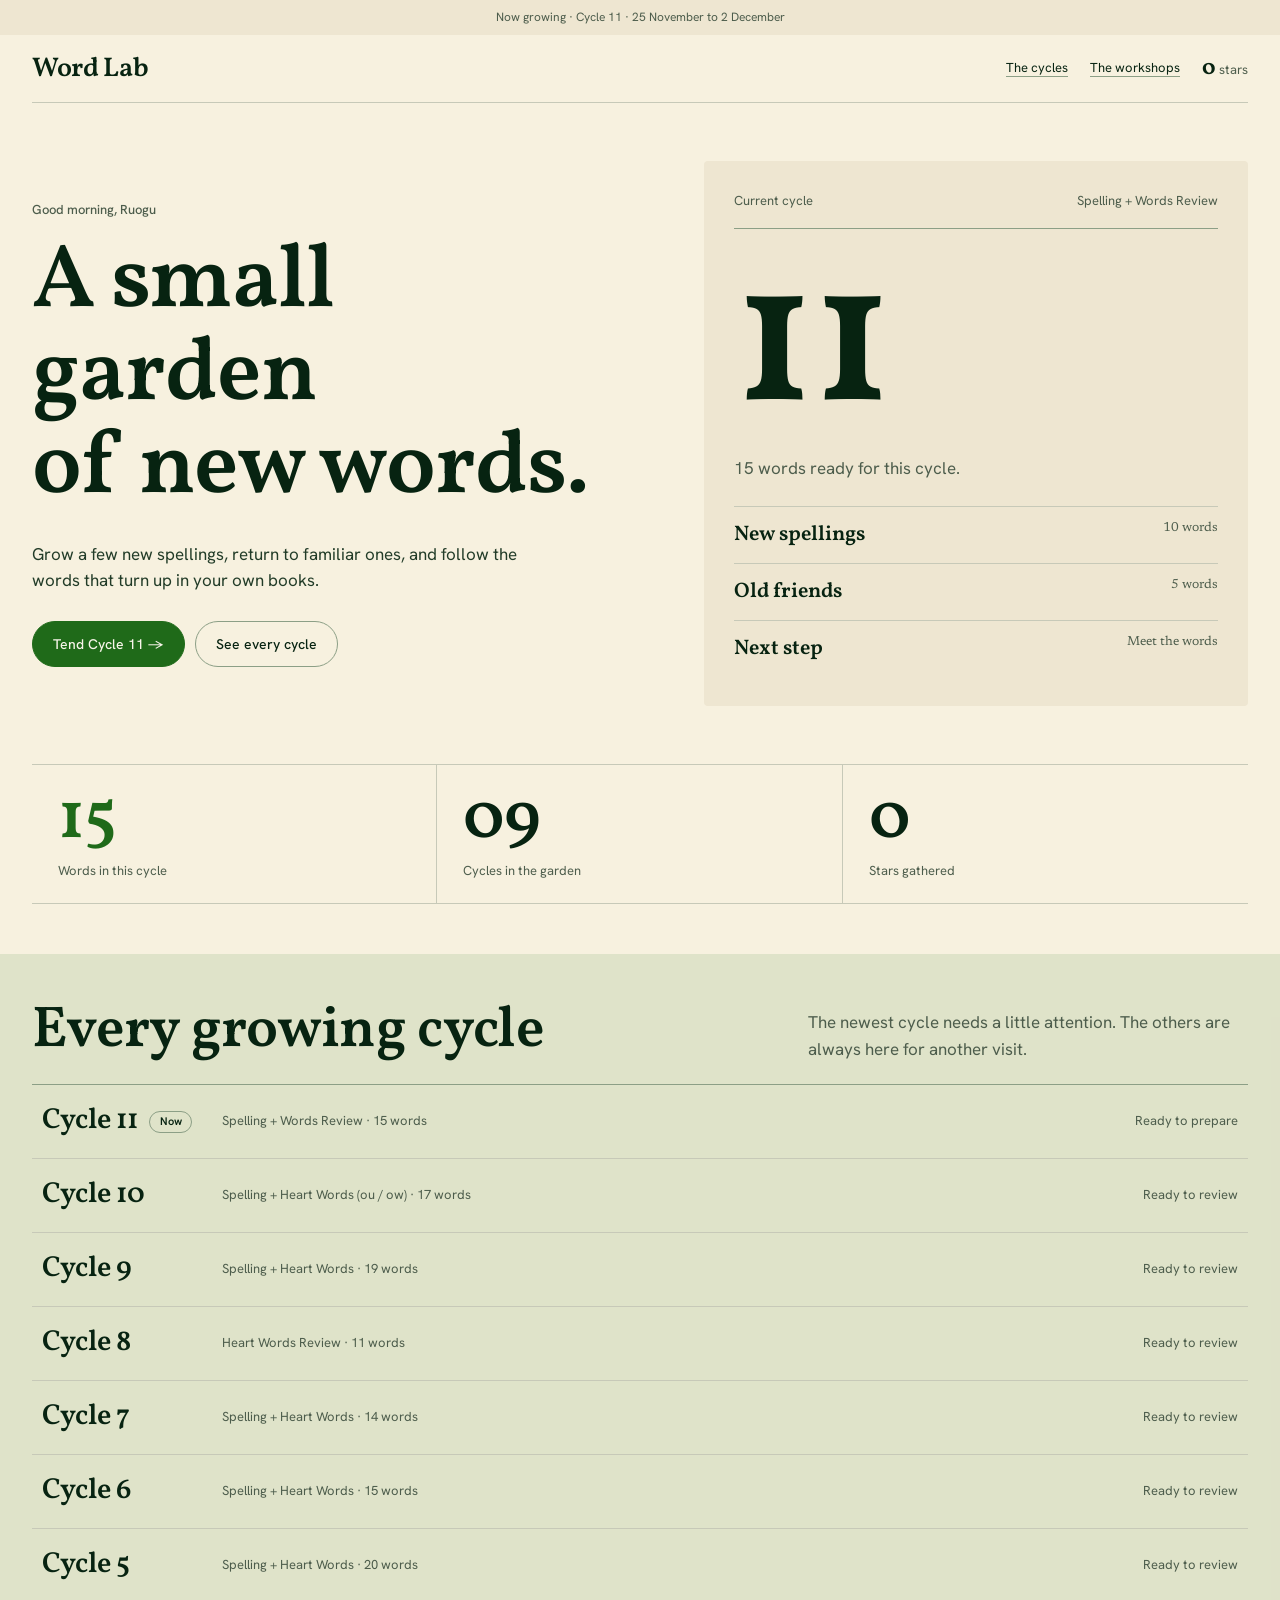
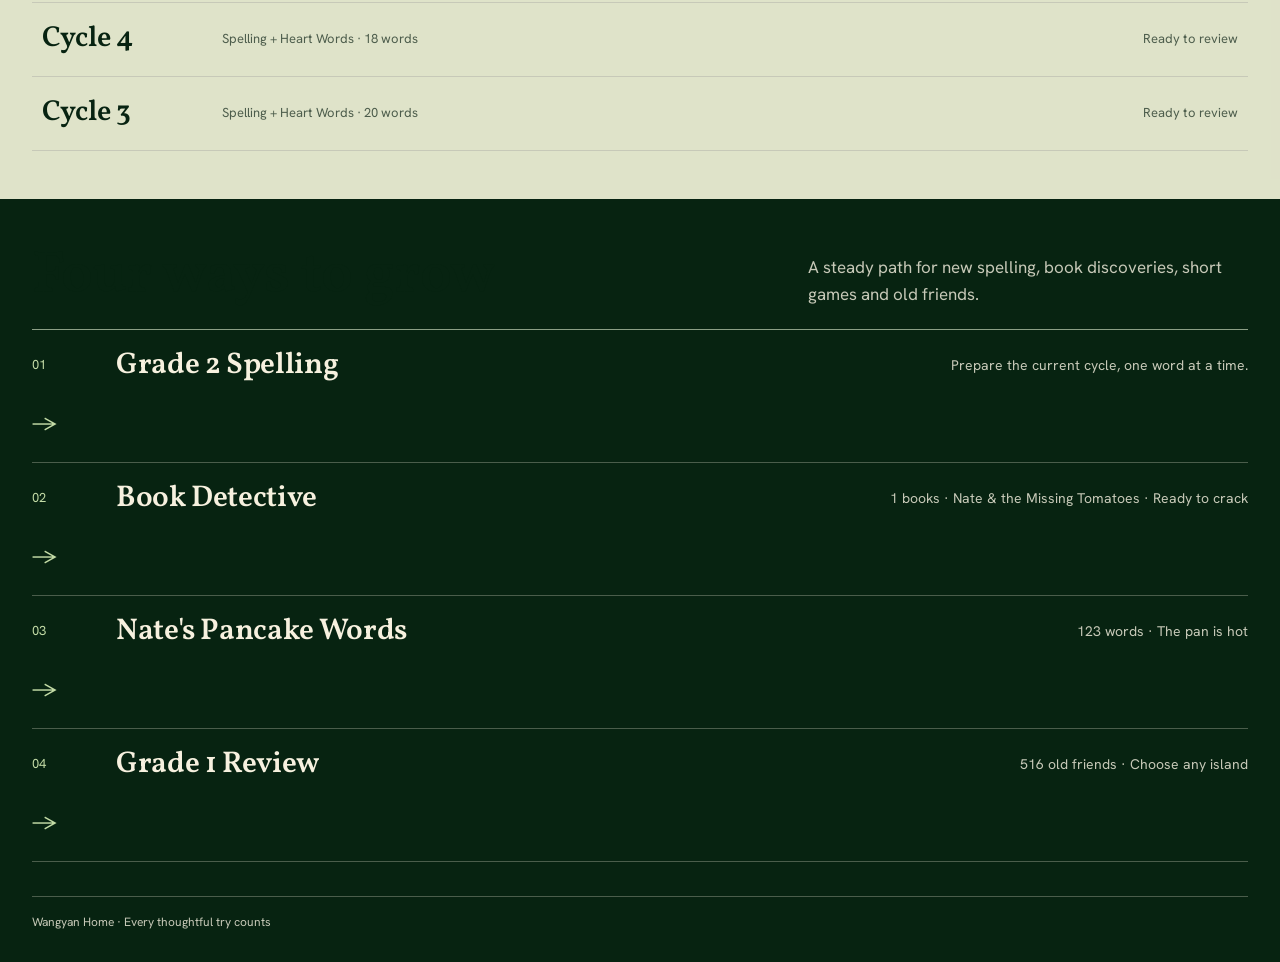
==== commit 7c38e9d3: "Redesign Word Lab with the Garden design system" ====
--- a/index.html
+++ b/index.html
@@ -3,120 +3,94 @@
 <head>
   <meta charset="UTF-8" />
   <meta name="viewport" content="width=device-width, initial-scale=1, viewport-fit=cover" />
-  <meta name="theme-color" content="#f7f4ec" />
+  <meta name="theme-color" content="#F7F1DF" />
   <meta name="apple-mobile-web-app-capable" content="yes" />
   <meta name="apple-mobile-web-app-status-bar-style" content="default" />
   <meta name="apple-mobile-web-app-title" content="Word Lab" />
   <title>Ruogu's Word Lab</title>
   <link rel="manifest" href="./manifest.webmanifest" />
   <link rel="apple-touch-icon" href="./G1-words/icons/icon-180.png" />
-  <link rel="stylesheet" href="./wordlab.css?v=6" />
+  <link rel="preconnect" href="https://fonts.googleapis.com" />
+  <link rel="preconnect" href="https://fonts.gstatic.com" crossorigin />
+  <link href="https://fonts.googleapis.com/css2?family=Vollkorn:wght@600&amp;family=Hanken+Grotesk:wght@400;500&amp;family=Newsreader:opsz,wght@6..72,400&amp;display=swap" rel="stylesheet" />
+  <link rel="stylesheet" href="./wordlab.css?v=9" />
 </head>
 <body class="home-page">
-  <div class="site-shell">
-    <header class="topbar">
-      <div class="brand">
-        <span class="brand-mark">W</span>
-        <span class="brand-copy"><small>Ruogu's Word Lab</small><strong>Word Explorer</strong></span>
-      </div>
-      <div class="star-pill" aria-label="Ruogu's current star total">
-        <span class="star">★</span><strong id="totalStars">0</strong><span>stars</span>
-      </div>
+  <div class="ga-season" id="currentSeason">Now growing · Cycle 11 · 25 November to 2 December</div>
+  <div class="ga-shell">
+    <header class="ga-top">
+      <div class="ga-brand">Word Lab</div>
+      <nav class="ga-nav" aria-label="Word Lab sections">
+        <a href="#cycles">The cycles</a>
+        <a href="#workshops">The workshops</a>
+        <span><strong id="totalStars" data-stars>0</strong> stars</span>
+      </nav>
     </header>
 
     <main>
-      <section class="home-hero">
-        <div>
-          <p class="eyebrow" id="greeting">Start with one little mission</p>
-          <h1 class="display-title">Learn new words.<br><em>Meet old friends again.</em></h1>
-          <p class="lede">G2 gets you ready for your next spelling quiz. Book Words help you crack the tricky words from your own books. G1 brings familiar words back through short, playful adventures.</p>
-        </div>
-        <div class="map-illustration" aria-label="Word exploration map">
-          <div class="map-island one">Review Island</div>
-          <div class="map-island two">New Cycles</div>
-          <div class="map-island three">Star Camp</div>
-          <span class="map-boat" aria-hidden="true">⛵</span>
-        </div>
-      </section>
-
-      <section class="learning-sections" aria-label="Choose a learning route">
-        <article class="learning-zone g2-zone" data-stamp="G2 WORDS">
-          <header class="zone-head">
-            <div class="route-icon" aria-hidden="true">✎</div>
-            <div class="zone-title">
-              <p class="eyebrow">Quiz preparation</p>
-              <h2>Grade 2 Spelling Missions</h2>
-              <p>Choose the current Cycle to prepare, or revisit an earlier Cycle whenever you want.</p>
-            </div>
-            <div class="zone-count"><strong id="g2CycleTotal">9</strong><span>Cycles</span></div>
-          </header>
-          <div class="cycle-grid" id="cycleGrid" aria-label="Grade 2 spelling Cycles">
-            <a class="cycle-entry is-current" href="./G2-words/index.html?cycle=cycle11-2026-official">
-              <span class="cycle-status">Current</span>
-              <strong>Cycle 11</strong>
-              <small>15 words · Ready to begin</small>
-              <span class="cycle-arrow" aria-hidden="true">→</span>
-            </a>
-          </div>
-        </article>
-
-        <article class="learning-zone book-zone" data-stamp="BOOK WORDS">
-          <header class="zone-head">
-            <div class="route-icon" aria-hidden="true">🔍</div>
-            <div class="zone-title">
-              <p class="eyebrow">Words from my own books</p>
-              <h2>Book Word Detective</h2>
-              <p>Every book you finish leaves some tricky words behind. Crack them here so the next book feels easier.</p>
-            </div>
-            <div class="zone-count"><strong id="bookTotal">1</strong><span>Books</span></div>
-          </header>
-          <div class="cycle-grid" id="bookGrid" aria-label="Books read on my own"></div>
-        </article>
-
-        <article class="learning-zone book-zone nate-zone" data-stamp="NATE WORDS">
-          <header class="zone-head">
-            <div class="route-icon" aria-hidden="true">🥞</div>
-            <div class="zone-title">
-              <p class="eyebrow">Play any time, any length</p>
-              <h2>Nate's Pancake Words</h2>
-              <p>Pancakes fly. Swipe the one with the right word. Only words that really appear in the books.</p>
-            </div>
-          </header>
-          <div class="g1-route-row">
-            <div class="route-meta">
-              <span class="tag">33 books</span>
-              <span class="tag" id="nateWordTotal">400+ words</span>
-              <span class="tag" id="nateProgress">The pan is hot</span>
-            </div>
-            <a class="primary-button" style="background:#c9963f;box-shadow:0 7px 0 #8a6326" href="./Nate-words/index.html">Slice some pancakes <span aria-hidden="true">→</span></a>
-          </div>
-        </article>
-
-        <article class="learning-zone g1-zone" data-stamp="G1 WORDS">
-          <header class="zone-head">
-            <div class="route-icon" aria-hidden="true">⌁</div>
-            <div class="zone-title">
-              <p class="eyebrow">Playful review</p>
-              <h2>Grade 1 Word Islands</h2>
-              <p>Listen, find and spell. Short adventures bring familiar Grade 1 words back.</p>
-            </div>
-          </header>
-          <div class="g1-route-row">
-            <div class="route-meta">
-              <span class="tag">516 old friends</span>
-              <span class="tag">8 stops per trip</span>
-              <span class="tag" id="g1Progress">Choose any island</span>
-            </div>
-            <a class="primary-button sage" href="./G1-words/index.html">Explore G1 words <span aria-hidden="true">→</span></a>
-          </div>
-        </article>
+      <section class="ga-hero" aria-labelledby="labTitle">
+        <div class="ga-hero-copy">
+          <p class="ga-eyebrow" id="greeting">Ruogu's learning garden · 2026/27</p>
+          <h1 id="labTitle">A small garden<br>of new words.</h1>
+          <p>Grow a few new spellings, return to familiar ones, and follow the words that turn up in your own books.</p>
+          <div class="ga-buttons">
+            <a class="ga-button primary" id="currentCycleLink" href="./G2-words/index.html?cycle=cycle11-2026-official">Tend Cycle 11 →</a>
+            <a class="ga-button secondary" href="#cycles">See every cycle</a>
+          </div>
+        </div>
+        <div class="ga-current" aria-label="Current spelling cycle">
+          <div class="ga-current-head"><span>Current cycle</span><span id="currentCycleTitle">Spelling + Words Review</span></div>
+          <strong class="ga-big" id="currentCycleNumber">11</strong>
+          <p><span data-current-word-count>15</span> words ready for this cycle.</p>
+          <div class="ga-word-row"><strong>New spellings</strong><span id="currentNewCount">10 words</span></div>
+          <div class="ga-word-row"><strong>Old friends</strong><span id="currentReviewCount">5 words</span></div>
+          <div class="ga-word-row"><strong>Next step</strong><span>Meet the words</span></div>
+        </div>
+      </section>
+
+      <section class="ga-stats" aria-label="Word Lab overview">
+        <div class="ga-stat"><strong data-current-word-count>15</strong><span>Words in this cycle</span></div>
+        <div class="ga-stat"><strong id="g2CycleTotal">09</strong><span>Cycles in the garden</span></div>
+        <div class="ga-stat"><strong data-stars>0</strong><span>Stars gathered</span></div>
+      </section>
+
+      <section class="ga-band ga-section" id="cycles" aria-labelledby="cyclesTitle">
+        <div class="ga-shell">
+          <div class="ga-section-head">
+            <h2 id="cyclesTitle">Every growing cycle</h2>
+            <p>The newest cycle needs a little attention. The others are always here for another visit.</p>
+          </div>
+          <div class="ga-cycles" id="cycleGrid" aria-label="Grade 2 spelling cycles"></div>
+        </div>
+      </section>
+
+      <section class="ga-ink-band ga-section" id="workshops" aria-labelledby="workshopsTitle">
+        <div class="ga-shell">
+          <div class="ga-section-head">
+            <h2 id="workshopsTitle">Four ways to grow</h2>
+            <p>A steady path for new spelling, book discoveries, short games and old friends.</p>
+          </div>
+          <div class="ga-workshops">
+            <a class="ga-workshop" id="workshopCycleLink" href="./G2-words/index.html?cycle=cycle11-2026-official">
+              <span class="num">01</span><strong>Grade 2 Spelling</strong><p>Prepare the current cycle, one word at a time.</p><span class="arrow">→</span>
+            </a>
+            <a class="ga-workshop" href="./Book-words/index.html">
+              <span class="num">02</span><strong>Book Detective</strong><p><span id="bookTotal">0</span> books · <span id="bookGrid">Follow the clues left by your own books.</span></p><span class="arrow">→</span>
+            </a>
+            <a class="ga-workshop" href="./Nate-words/index.html">
+              <span class="num">03</span><strong>Nate's Pancake Words</strong><p><span id="nateWordTotal">400+ words</span> · <span id="nateProgress">The pan is hot</span></p><span class="arrow">→</span>
+            </a>
+            <a class="ga-workshop" href="./G1-words/index.html">
+              <span class="num">04</span><strong>Grade 1 Review</strong><p>516 old friends · <span id="g1Progress">Choose any island</span></p><span class="arrow">→</span>
+            </a>
+          </div>
+          <footer class="ga-footer">Wangyan Home · Every thoughtful try counts</footer>
+        </div>
       </section>
     </main>
-
-    <footer class="site-footer">Wangyan Home · Every thoughtful try is worth remembering</footer>
   </div>
 
-  <script src="./G2-words/g2-word-data.js?v=11"></script>
+  <script src="./G2-words/g2-word-data.js?v=12"></script>
   <script src="./Book-words/book-word-data.js?v=1"></script>
   <script src="./Nate-words/nate-word-data.js?v=3"></script>
   <script>
@@ -136,7 +110,7 @@
         const profile = activeProfile();
         const legacyStars = Number(localStorage.getItem(LEGACY_STAR_KEY) || 0);
         const stars = profile ? Number(profile.totalStars || 0) : legacyStars;
-        document.getElementById("totalStars").textContent = Math.max(0, stars);
+        document.querySelectorAll("[data-stars]").forEach((el) => { el.textContent = Math.max(0, stars); });
 
         const english = profile && profile.english;
         const g1 = english && english.g1;
@@ -165,40 +139,45 @@
 
       function renderBooks(bookProgress) {
         const books = [...(window.RUOGU_BOOKS || [])].reverse();
-        const grid = document.getElementById("bookGrid");
         document.getElementById("bookTotal").textContent = books.length;
         if (!books.length) {
-          grid.innerHTML = '<p class="empty-cycle-copy">The next book you finish will appear here.</p>';
+          document.getElementById("bookGrid").textContent = "Your next finished book will appear here.";
           return;
         }
-
-        grid.innerHTML = books.map((book, index) => {
-          const state = bookProgress && bookProgress.books && bookProgress.books[book.id];
-          const wordStates = state && state.words ? Object.values(state.words) : [];
-          const solved = wordStates.filter((item) => Number(item.independentCorrect || 0) >= 2 && !item.needsReview).length;
-          const met = wordStates.filter((item) => item.met).length;
-          const progress = solved ? `${solved}/${book.words.length} solved` : met ? `${met}/${book.words.length} met` : "Ready to crack";
-          const isLatest = index === 0;
-          return `
-            <a class="cycle-entry book-entry${isLatest ? " is-current" : ""}" href="./Book-words/index.html?book=${encodeURIComponent(book.id)}">
-              <span class="cycle-status">${isLatest ? "Latest book" : "Review"}</span>
-              <span class="book-cover" aria-hidden="true">${book.cover}</span>
-              <strong>${book.shortTitle}</strong>
-              <small>${book.words.length} words · ${progress}</small>
-              <span class="cycle-arrow" aria-hidden="true">→</span>
-            </a>`;
-        }).join("");
+        const book = books[0];
+        const state = bookProgress && bookProgress.books && bookProgress.books[book.id];
+        const wordStates = state && state.words ? Object.values(state.words) : [];
+        const solved = wordStates.filter((item) => Number(item.independentCorrect || 0) >= 2 && !item.needsReview).length;
+        const met = wordStates.filter((item) => item.met).length;
+        const progress = solved ? `${solved}/${book.words.length} solved` : met ? `${met}/${book.words.length} met` : "Ready to crack";
+        document.getElementById("bookGrid").textContent = `${book.shortTitle} · ${progress}`;
       }
 
       function renderCycles(g2) {
         const cycles = [...(window.RUOGU_G2_CYCLES || [])].reverse();
         const allGroups = window.RUOGU_G2_WORD_GROUPS || [];
         const grid = document.getElementById("cycleGrid");
-        document.getElementById("g2CycleTotal").textContent = cycles.length;
+        document.getElementById("g2CycleTotal").textContent = String(cycles.length).padStart(2, "0");
         if (!cycles.length) {
-          grid.innerHTML = '<p class="empty-cycle-copy">The next spelling Cycle will appear here.</p>';
+          grid.innerHTML = '<p class="empty-cycle-copy">The next spelling cycle will appear here.</p>';
           return;
         }
+
+        const current = cycles.find((cycle) => cycle.status === "current") || cycles[0];
+        const currentGroups = allGroups.filter((group) => current.groupIds.includes(group.id));
+        const currentCount = new Set(currentGroups.flatMap((group) => group.words.map((word) => word.toLowerCase()))).size;
+        const spellingCount = currentGroups.filter((group) => group.subject === "Spelling Words").reduce((sum, group) => sum + group.words.length, 0);
+        const reviewCount = currentCount - spellingCount;
+        document.getElementById("currentSeason").textContent = `Now growing · ${current.label}${current.period ? ` · ${current.period}` : ""}`;
+        document.getElementById("currentCycleTitle").textContent = current.title;
+        document.getElementById("currentCycleNumber").textContent = current.label.replace(/[^0-9]/g, "") || current.label;
+        document.querySelectorAll("[data-current-word-count]").forEach((el) => { el.textContent = currentCount; });
+        document.getElementById("currentNewCount").textContent = `${spellingCount} words`;
+        document.getElementById("currentReviewCount").textContent = `${reviewCount} words`;
+        const currentUrl = `./G2-words/index.html?cycle=${encodeURIComponent(current.id)}`;
+        document.getElementById("currentCycleLink").href = currentUrl;
+        document.getElementById("currentCycleLink").textContent = `Tend ${current.label} →`;
+        document.getElementById("workshopCycleLink").href = currentUrl;
 
         grid.innerHTML = cycles.map((cycle) => {
           const groups = allGroups.filter((group) => cycle.groupIds.includes(group.id));
@@ -214,11 +193,10 @@
               : cycle.status === "current" ? "Ready to prepare" : "Ready to review";
           const isCurrent = cycle.status === "current";
           return `
-            <a class="cycle-entry${isCurrent ? " is-current" : ""}" href="./G2-words/index.html?cycle=${encodeURIComponent(cycle.id)}">
-              <span class="cycle-status">${isCurrent ? "Current" : "Review"}</span>
+            <a class="ga-cycle${isCurrent ? " is-current" : ""}" href="./G2-words/index.html?cycle=${encodeURIComponent(cycle.id)}">
               <strong>${cycle.label}</strong>
-              <small>${count} words · ${progress}</small>
-              <span class="cycle-arrow" aria-hidden="true">→</span>
+              <span>${cycle.title} · ${count} words</span>
+              <small>${progress}</small>
             </a>`;
         }).join("");
       }
--- a/wordlab.css
+++ b/wordlab.css
@@ -1,972 +1,390 @@
 :root {
-  --paper: #f7f4ec;
-  --paper-deep: #eee8d9;
-  --ink: #263a3d;
-  --muted: #6d7c78;
-  --lake: #356b86;
-  --lake-dark: #285568;
-  --lake-soft: #dce9ed;
-  --sage: #789581;
-  --sage-dark: #55705f;
-  --sage-soft: #e2ebe3;
-  --apricot: #e9be72;
-  --apricot-soft: #f7e8c9;
-  --coral: #c97862;
-  --white: #fffefa;
-  --line: rgba(38, 58, 61, 0.14);
-  --shadow: 0 18px 50px rgba(54, 71, 66, 0.12);
-  --shadow-small: 0 8px 24px rgba(54, 71, 66, 0.1);
-  --radius: 28px;
-  --radius-small: 18px;
-  font-family: "Avenir Next", "Nunito Sans", "PingFang SC", "Microsoft YaHei", sans-serif;
+  --paper: #F7F1DF;
+  --paper-2: #EEE6D1;
+  --paper-3: #E3DAC2;
+  --ink: #072311;
+  --ink-2: #223C28;
+  --muted: #4D5D4C;
+  --rule: #C7C9B8;
+  --rule-2: #8C9F86;
+  --accent: #1F6A19;
+  --accent-hi: #072311;
+  --accent-ink: #F8F5EA;
+  --accent-soft: rgba(31,106,25,.11);
+  --accent-2: #C3DBA6;
+  --focus: #1F6A19;
+  --shade-2: #8C9F86;
+  --light: #F7F1DF;
+  --radius-card: 4px;
+  --radius-inner: 4px;
+  --radius-pill: 999px;
+  --font-display: "Vollkorn", Georgia, serif;
+  --font-body: "Hanken Grotesk", "PingFang SC", "Microsoft YaHei", sans-serif;
+  --font-outlier: "Newsreader", Georgia, serif;
+  font-family: var(--font-body);
   color: var(--ink);
   background: var(--paper);
   font-synthesis: none;
+  scrollbar-color: var(--rule-2) var(--paper-2);
 }
 
 * { box-sizing: border-box; }
-
 html { min-height: 100%; background: var(--paper); }
-
 body {
   margin: 0;
   min-height: 100vh;
   min-height: 100dvh;
-  background:
-    radial-gradient(circle at 8% 4%, rgba(233, 190, 114, 0.22), transparent 24rem),
-    radial-gradient(circle at 92% 12%, rgba(53, 107, 134, 0.12), transparent 28rem),
-    linear-gradient(180deg, #fbf9f2 0%, var(--paper) 55%, #f1ecdf 100%);
-  color: var(--ink);
+  background: var(--paper);
+  color: var(--ink-2);
+  font-size: 17px;
+  line-height: 1.6;
   overflow-x: hidden;
-}
-
-body::before {
-  content: "";
-  position: fixed;
-  inset: 0;
-  pointer-events: none;
-  opacity: 0.34;
-  background-image: radial-gradient(rgba(38, 58, 61, 0.16) 0.6px, transparent 0.7px);
-  background-size: 18px 18px;
-  mask-image: linear-gradient(to bottom, black, transparent 72%);
-}
-
+  -webkit-font-smoothing: antialiased;
+  font-variant-numeric: oldstyle-nums;
+}
+button, input { font: inherit; }
 button, a { -webkit-tap-highlight-color: transparent; }
-button { font: inherit; color: inherit; }
-a { color: inherit; }
-
+button { color: inherit; }
+a { color: var(--ink); text-decoration-color: var(--rule-2); text-decoration-thickness: 1px; text-underline-offset: .18em; }
+a:hover { color: var(--accent); text-decoration-color: var(--accent); }
+button:focus-visible, a:focus-visible, input:focus-visible { outline: 3px solid var(--focus); outline-offset: 3px; }
+::selection { background: rgba(31,106,25,.22); color: var(--ink); }
 [hidden] { display: none !important; }
 
 .site-shell {
-  width: min(1180px, calc(100% - 36px));
+  width: min(1180px, calc(100% - 40px));
   margin: 0 auto;
-  padding: max(22px, env(safe-area-inset-top)) 0 max(32px, env(safe-area-inset-bottom));
-  position: relative;
-  z-index: 1;
-}
-
+  padding: max(14px, env(safe-area-inset-top)) 0 max(34px, env(safe-area-inset-bottom));
+}
 .topbar {
+  min-height: 68px;
   display: flex;
   align-items: center;
   justify-content: space-between;
-  gap: 18px;
-  margin-bottom: 28px;
-}
-
-.brand, .home-link {
+  gap: 20px;
+  padding: 12px 0;
+  border-bottom: 1px solid var(--rule);
+}
+.brand, .home-link { min-width: 0; display: inline-flex; align-items: center; gap: 12px; text-decoration: none; }
+.brand-mark {
+  width: 42px;
+  height: 42px;
+  display: grid;
+  place-items: center;
+  flex: 0 0 auto;
+  border: 1px solid var(--rule-2);
+  border-radius: 4px;
+  color: var(--ink);
+  font-family: var(--font-display);
+  font-size: 22px;
+  font-weight: 600;
+  line-height: 1;
+}
+.brand-copy { min-width: 0; display: grid; gap: 1px; }
+.brand-copy small { color: var(--muted); font-size: 13px; font-weight: 500; }
+.brand-copy strong { color: var(--ink); font-family: var(--font-display); font-size: 22px; font-weight: 600; line-height: 1.15; }
+.star-pill {
   display: inline-flex;
   align-items: center;
-  gap: 12px;
-  text-decoration: none;
-  font-weight: 700;
-}
-
-.brand-mark {
-  width: 44px;
-  height: 44px;
-  display: grid;
-  place-items: center;
-  border-radius: 50% 46% 48% 44%;
-  background: var(--lake);
-  color: var(--white);
-  box-shadow: inset 0 -4px 0 rgba(0,0,0,.08);
-  transform: rotate(-4deg);
-  font-family: Georgia, serif;
-  font-size: 22px;
-}
-
-.brand-copy small, .eyebrow {
-  display: block;
-  margin: 0 0 4px;
-  color: var(--muted);
-  font-size: 12px;
-  font-weight: 800;
-  letter-spacing: .13em;
-  text-transform: uppercase;
-}
-
-.brand-copy strong { font-size: 17px; }
-
-.star-pill {
-  min-height: 46px;
-  display: inline-flex;
-  align-items: center;
-  gap: 8px;
-  padding: 8px 15px;
-  border: 1px solid rgba(147, 110, 43, .22);
-  border-radius: 999px;
-  background: rgba(255, 254, 250, .78);
-  box-shadow: var(--shadow-small);
-  backdrop-filter: blur(10px);
-  font-weight: 700;
-}
-
-.star-pill .star { color: #d69b31; font-size: 22px; }
-.star-pill strong { font-size: 20px; font-variant-numeric: tabular-nums; }
-
-.display-title {
-  margin: 0;
-  font-family: "Iowan Old Style", "Palatino Linotype", "Songti SC", serif;
-  font-size: clamp(42px, 6vw, 76px);
-  font-weight: 600;
-  letter-spacing: -.045em;
-  line-height: .98;
-}
-
-.display-title em { color: var(--lake); font-style: normal; }
-
-.lede {
-  max-width: 650px;
-  margin: 20px 0 0;
-  color: var(--muted);
-  font-size: clamp(17px, 2vw, 21px);
-  line-height: 1.75;
-}
-
-.home-hero {
-  display: grid;
-  grid-template-columns: 1.08fr .92fr;
-  gap: 34px;
-  align-items: center;
-  min-height: 300px;
-  padding: 38px 8px 42px;
-}
-
-.map-illustration {
-  position: relative;
-  min-height: 280px;
-  border-radius: 46% 54% 51% 49% / 42% 43% 57% 58%;
-  background: linear-gradient(145deg, var(--lake-soft), #eef3e9 65%);
-  box-shadow: inset 0 0 0 1px rgba(53,107,134,.1), var(--shadow);
-  overflow: hidden;
-}
-
-.map-illustration::before,
-.map-illustration::after {
-  content: "";
-  position: absolute;
-  border-radius: 50%;
-  border: 2px dashed rgba(53,107,134,.3);
-}
-.map-illustration::before { width: 250px; height: 130px; left: 13%; top: 22%; transform: rotate(-13deg); }
-.map-illustration::after { width: 190px; height: 105px; right: 8%; bottom: 12%; transform: rotate(16deg); }
-
-.map-island {
-  position: absolute;
-  display: grid;
-  place-items: center;
-  width: 104px;
-  height: 82px;
-  border-radius: 52% 48% 48% 52% / 58% 55% 45% 42%;
-  background: var(--sage);
-  color: var(--white);
-  box-shadow: 0 12px 0 rgba(85,112,95,.18);
-  font-weight: 800;
-  transform: rotate(-5deg);
-}
-.map-island.one { left: 12%; top: 19%; }
-.map-island.two { right: 13%; top: 14%; background: var(--lake); transform: rotate(4deg); }
-.map-island.three { left: 39%; bottom: 12%; width: 116px; background: var(--apricot); color: var(--ink); transform: rotate(2deg); }
-.map-boat { position: absolute; left: 45%; top: 48%; font-size: 38px; transform: rotate(-10deg); }
-
-.route-grid {
-  display: grid;
-  grid-template-columns: 1.08fr .92fr;
-  gap: 24px;
-}
-
-.learning-sections {
-  display: grid;
-  gap: 24px;
-}
-
-.learning-zone {
-  position: relative;
-  padding: clamp(25px, 4vw, 42px);
-  border: 1px solid var(--line);
-  border-radius: 34px;
-  box-shadow: var(--shadow);
-  overflow: hidden;
-}
-
-.learning-zone::after {
-  content: attr(data-stamp);
-  position: absolute;
-  right: -10px;
-  top: 18px;
-  padding: 7px 22px;
-  border: 1px solid currentColor;
-  color: rgba(38,58,61,.28);
-  font-family: Georgia, serif;
-  font-size: 12px;
-  letter-spacing: .16em;
-  transform: rotate(6deg);
-}
-
-.g2-zone {
-  background:
-    radial-gradient(circle at 88% 0%, rgba(255,255,255,.72), transparent 19rem),
-    linear-gradient(145deg, #fffefa 0%, #deebef 100%);
-}
-
-.g1-zone {
-  background:
-    radial-gradient(circle at 88% 0%, rgba(255,255,255,.72), transparent 17rem),
-    linear-gradient(145deg, #fffefa 0%, #e3ece2 100%);
-}
-
-.zone-head {
-  display: grid;
-  grid-template-columns: auto minmax(0, 1fr) auto;
-  gap: 22px;
-  align-items: center;
-  padding-right: 58px;
-}
-
-.zone-head .route-icon { margin: 0; }
-.g1-zone .route-icon { background: var(--sage); }
-
-.zone-title h2 {
-  margin: 0;
-  font-family: "Iowan Old Style", "Palatino Linotype", "Songti SC", serif;
-  font-size: clamp(29px, 4vw, 43px);
-  font-weight: 600;
-  letter-spacing: -.025em;
-}
-
-.zone-title p:last-child {
-  max-width: 700px;
-  margin: 8px 0 0;
-  color: var(--muted);
-  line-height: 1.6;
-}
-
-.zone-count {
-  min-width: 82px;
-  padding: 12px 15px;
-  border: 1px solid rgba(53,107,134,.18);
-  border-radius: 18px;
-  background: rgba(255,254,250,.64);
-  text-align: center;
-}
-
-.zone-count strong {
-  display: block;
-  color: var(--lake-dark);
-  font-family: Georgia, serif;
-  font-size: 30px;
-  line-height: 1;
-}
-
-.zone-count span { color: var(--muted); font-size: 12px; font-weight: 800; }
-
-.cycle-grid {
-  display: grid;
-  grid-template-columns: repeat(auto-fit, minmax(225px, 1fr));
-  gap: 13px;
-  margin-top: 28px;
-}
-
-.cycle-entry {
-  position: relative;
-  min-height: 142px;
-  display: flex;
-  flex-direction: column;
-  justify-content: flex-end;
-  padding: 20px 52px 20px 20px;
-  border: 1px solid rgba(53,107,134,.16);
-  border-radius: 21px;
-  background: rgba(255,254,250,.78);
-  box-shadow: 0 6px 0 rgba(53,107,134,.1);
-  text-decoration: none;
-  transition: transform .18s ease, box-shadow .18s ease, border-color .18s ease;
-}
-
-.cycle-entry:hover {
-  transform: translateY(-3px);
-  border-color: rgba(53,107,134,.38);
-  box-shadow: 0 9px 0 rgba(53,107,134,.13);
-}
-
-.cycle-entry:active { transform: translateY(3px); box-shadow: none; }
-
-.cycle-entry.is-current {
-  border-color: rgba(53,107,134,.42);
-  background: linear-gradient(145deg, #fdfcf7 0%, #cfe2e8 100%);
-  box-shadow: 0 7px 0 rgba(53,107,134,.19);
-}
-
-.cycle-status {
-  position: absolute;
-  left: 18px;
-  top: 16px;
-  padding: 5px 9px;
-  border-radius: 999px;
-  background: var(--paper-deep);
-  color: var(--muted);
-  font-size: 10px;
-  font-weight: 900;
-  letter-spacing: .1em;
-  text-transform: uppercase;
-}
-
-.cycle-entry.is-current .cycle-status { background: var(--lake); color: white; }
-.cycle-entry strong { font-family: Georgia, serif; font-size: 28px; font-weight: 600; }
-.cycle-entry small { margin-top: 5px; color: var(--muted); font-size: 13px; line-height: 1.45; }
-
-.cycle-arrow {
-  position: absolute;
-  right: 17px;
-  bottom: 18px;
-  width: 30px;
-  height: 30px;
-  display: grid;
-  place-items: center;
-  border-radius: 50%;
-  background: var(--lake-soft);
-  color: var(--lake-dark);
-  font-weight: 900;
-}
-
-.cycle-entry.is-current .cycle-arrow { background: var(--lake); color: white; }
-.empty-cycle-copy { margin: 0; color: var(--muted); }
-
-.g1-route-row {
-  display: flex;
-  align-items: center;
-  justify-content: space-between;
-  gap: 22px;
-  margin-top: 22px;
-  padding-top: 20px;
-  border-top: 1px dashed rgba(85,112,95,.25);
-}
-
-.g1-route-row .route-meta { margin: 0; }
-
-.route-card, .paper-card {
-  position: relative;
-  padding: clamp(24px, 4vw, 38px);
-  border: 1px solid var(--line);
-  border-radius: var(--radius);
-  background: rgba(255,254,250,.9);
-  box-shadow: var(--shadow);
-  overflow: hidden;
-}
-
-.route-card::after {
-  content: attr(data-stamp);
-  position: absolute;
-  right: -12px;
-  top: 18px;
-  padding: 7px 20px;
-  border: 1px solid currentColor;
-  color: rgba(38,58,61,.34);
-  font-family: Georgia, serif;
+  gap: 7px;
+  min-height: 42px;
+  padding: 7px 15px;
+  border: 1px solid var(--rule-2);
+  border-radius: var(--radius-pill);
+  background: transparent;
   font-size: 13px;
-  letter-spacing: .15em;
-  transform: rotate(7deg);
-}
-
-.route-card.g2 { background: linear-gradient(145deg, #fffefa 0%, #e6eff2 100%); }
-.route-card.g1 { background: linear-gradient(145deg, #fffefa 0%, #e7eee6 100%); }
-
-.route-icon {
-  width: 62px;
-  height: 62px;
-  display: grid;
-  place-items: center;
-  margin-bottom: 26px;
-  border-radius: 20px;
-  background: var(--lake);
-  color: white;
-  font-size: 29px;
-  box-shadow: inset 0 -5px 0 rgba(0,0,0,.09);
-}
-.g1 .route-icon { background: var(--sage); }
-
-.route-card h2, .paper-card h2 {
-  margin: 0;
-  font-family: "Iowan Old Style", "Palatino Linotype", "Songti SC", serif;
-  font-size: clamp(28px, 4vw, 42px);
-  font-weight: 600;
-  letter-spacing: -.02em;
-}
-.route-card p { color: var(--muted); line-height: 1.7; }
-
-.route-meta, .meta-row {
-  display: flex;
-  flex-wrap: wrap;
-  gap: 9px;
-  margin: 18px 0 24px;
-}
-
-.tag {
-  display: inline-flex;
-  align-items: center;
-  min-height: 30px;
-  padding: 5px 10px;
-  border-radius: 999px;
-  background: rgba(255,255,255,.72);
-  border: 1px solid var(--line);
-  color: var(--muted);
-  font-size: 13px;
-  font-weight: 700;
-}
-
-.primary-button, .secondary-button, .choice-button, .tile-button, .icon-button, .filter-button {
-  border: 0;
-  cursor: pointer;
-  transition: transform .16s ease, box-shadow .16s ease, background .16s ease;
-}
-
+  font-weight: 500;
+  white-space: nowrap;
+}
+.star-pill .star { color: var(--accent); font-size: 17px; }
+.star-pill strong { color: var(--ink); font-family: var(--font-display); font-size: 25px; font-weight: 600; line-height: 1; }
+.eyebrow { margin: 0 0 7px; color: var(--muted); font-size: 14px; font-weight: 500; letter-spacing: 0; }
+
+.primary-button, .secondary-button, .choice-button, .tile-button, .icon-button, .filter-button { cursor: pointer; }
 .primary-button, .secondary-button {
-  min-height: 50px;
+  min-height: 48px;
   display: inline-flex;
   align-items: center;
   justify-content: center;
   gap: 9px;
-  padding: 12px 20px;
-  border-radius: 16px;
+  padding: 12px 21px;
+  border: 1px solid var(--rule-2);
+  border-radius: var(--radius-pill);
+  font-size: 15px;
+  font-weight: 500;
+  line-height: 1.15;
   text-decoration: none;
-  font-weight: 800;
-}
-.primary-button { background: var(--lake); color: white; box-shadow: 0 7px 0 var(--lake-dark); }
-.primary-button.sage { background: var(--sage); box-shadow: 0 7px 0 var(--sage-dark); }
-.secondary-button { background: var(--white); color: var(--ink); border: 1px solid var(--line); box-shadow: 0 5px 0 rgba(38,58,61,.1); }
-.primary-button:hover, .secondary-button:hover, .choice-button:hover, .tile-button:hover { transform: translateY(-2px); }
-.primary-button:active, .secondary-button:active, .choice-button:active, .tile-button:active { transform: translateY(3px); box-shadow: none; }
-.primary-button:disabled, .secondary-button:disabled { cursor: default; opacity: .48; transform: none; box-shadow: none; }
-
-.mini-note {
-  display: flex;
-  gap: 12px;
-  align-items: flex-start;
-  margin: 26px 0 0;
-  padding: 16px 18px;
-  border-radius: 16px;
-  background: rgba(255,255,255,.56);
-  color: var(--muted);
-  line-height: 1.55;
-}
-
-.page-head {
-  display: grid;
-  grid-template-columns: 1fr auto;
-  gap: 24px;
-  align-items: end;
-  margin: 38px 0 26px;
-}
-.page-head h1 {
-  margin: 0;
-  font-family: "Iowan Old Style", "Palatino Linotype", "Songti SC", serif;
-  font-size: clamp(38px, 6vw, 64px);
-  font-weight: 600;
-  letter-spacing: -.04em;
-  line-height: 1;
-}
-.page-head p { margin: 12px 0 0; color: var(--muted); font-size: 17px; }
-
-.summary-strip {
-  display: grid;
-  grid-template-columns: repeat(3, 1fr);
-  gap: 12px;
-}
-.summary-item {
-  min-width: 110px;
-  padding: 15px 17px;
-  border-radius: 18px;
-  background: rgba(255,254,250,.78);
-  border: 1px solid var(--line);
-}
-.summary-item small { display: block; color: var(--muted); font-size: 12px; font-weight: 700; }
-.summary-item strong { display: block; margin-top: 4px; font-size: 23px; }
-
-.mission-layout, .prep-layout {
-  display: grid;
-  grid-template-columns: 280px minmax(0, 1fr);
-  gap: 24px;
-}
-
-.side-panel {
-  align-self: start;
-  position: sticky;
-  top: 20px;
-  padding: 24px;
-  border: 1px solid var(--line);
-  border-radius: var(--radius);
-  background: rgba(255,254,250,.8);
-  box-shadow: var(--shadow-small);
-}
-.side-panel h2 { margin: 0 0 8px; font-family: Georgia, "Songti SC", serif; font-size: 23px; font-weight: 600; }
-.side-panel p { color: var(--muted); line-height: 1.6; }
-
-.filter-stack { display: grid; gap: 9px; margin-top: 18px; }
-.filter-button {
-  display: flex;
-  align-items: center;
-  justify-content: space-between;
-  width: 100%;
-  min-height: 46px;
-  padding: 9px 13px;
-  border: 1px solid transparent;
-  border-radius: 14px;
-  background: transparent;
-  text-align: left;
-  font-weight: 700;
-}
-.filter-button:hover { background: rgba(120,149,129,.09); }
-.filter-button.is-active { background: var(--sage-soft); border-color: rgba(85,112,95,.2); color: var(--sage-dark); }
-.g2-page .filter-button.is-active { background: var(--lake-soft); color: var(--lake-dark); }
-
-.mission-card {
-  min-height: 520px;
-  display: grid;
-  align-content: center;
-  padding: clamp(24px, 5vw, 54px);
-  border: 1px solid var(--line);
-  border-radius: 34px;
-  background: rgba(255,254,250,.94);
-  box-shadow: var(--shadow);
-  text-align: center;
-}
-
-.mission-kicker { color: var(--sage-dark); font-size: 13px; font-weight: 900; letter-spacing: .11em; text-transform: uppercase; }
-.g2-page .mission-kicker { color: var(--lake); }
-.mission-card h2 { margin: 12px auto; font-family: Georgia, "Songti SC", serif; font-size: clamp(30px, 5vw, 50px); font-weight: 600; }
-.mission-card .prompt { max-width: 650px; margin: 4px auto 24px; color: var(--muted); font-size: 18px; line-height: 1.65; }
-
-.progress-track {
-  width: 100%;
-  height: 10px;
-  margin-bottom: 28px;
-  border-radius: 999px;
-  background: var(--paper-deep);
-  overflow: hidden;
-}
-.progress-fill { height: 100%; width: 0; border-radius: inherit; background: linear-gradient(90deg, var(--sage), var(--apricot)); transition: width .35s ease; }
-.g2-page .progress-fill { background: linear-gradient(90deg, var(--lake), #6aa5b5); }
-
-.speak-orb {
-  width: 104px;
-  height: 104px;
-  display: grid;
-  place-items: center;
-  margin: 8px auto 25px;
-  border: 0;
-  border-radius: 50%;
-  background: var(--lake);
-  color: white;
-  cursor: pointer;
-  box-shadow: 0 10px 0 var(--lake-dark), 0 18px 34px rgba(53,107,134,.2);
-  font-size: 40px;
-}
-.speak-orb:active { transform: translateY(6px); box-shadow: 0 4px 0 var(--lake-dark); }
-.g1-page .speak-orb { background: var(--sage); box-shadow: 0 10px 0 var(--sage-dark), 0 18px 34px rgba(85,112,95,.2); }
-
-.choice-grid {
-  width: min(620px, 100%);
-  display: grid;
-  grid-template-columns: repeat(2, minmax(0, 1fr));
-  gap: 12px;
-  margin: 0 auto;
-}
-.choice-button {
-  min-height: 62px;
-  padding: 13px 18px;
-  border: 1px solid var(--line);
-  border-radius: 17px;
-  background: var(--white);
-  box-shadow: 0 5px 0 rgba(38,58,61,.1);
-  font-size: 20px;
-  font-weight: 800;
-}
-.choice-button.is-correct { background: var(--sage-soft); border-color: var(--sage); color: var(--sage-dark); }
-.choice-button.is-wrong { background: #f6e5e0; border-color: var(--coral); color: #8d4c3d; }
-
-.word-pattern {
-  margin: 10px 0 27px;
-  font-family: Georgia, serif;
-  font-size: clamp(42px, 8vw, 72px);
-  letter-spacing: .08em;
-  word-break: break-word;
-}
-
-.tile-bank, .tile-answer {
-  width: min(720px, 100%);
-  min-height: 68px;
-  display: flex;
-  flex-wrap: wrap;
-  align-items: center;
-  justify-content: center;
-  gap: 8px;
-  margin: 13px auto;
-  padding: 10px;
-  border-radius: 17px;
-}
-.tile-answer { background: var(--paper); border: 1px dashed rgba(38,58,61,.25); }
-.tile-button {
-  min-width: 48px;
-  height: 50px;
-  padding: 0 12px;
-  border-radius: 13px;
-  background: var(--white);
-  border: 1px solid var(--line);
-  box-shadow: 0 4px 0 rgba(38,58,61,.12);
-  font-family: Georgia, serif;
-  font-size: 23px;
-  font-weight: 700;
-}
-.tile-button:disabled { opacity: .28; cursor: default; transform: none; }
-
-.mission-actions { display: flex; flex-wrap: wrap; justify-content: center; gap: 12px; margin-top: 22px; }
-.feedback { min-height: 30px; margin: 18px 0 0; font-size: 16px; font-weight: 800; }
-.feedback.good { color: var(--sage-dark); }
-.feedback.try { color: #975946; }
-
+  transition: background .16s ease, border-color .16s ease;
+}
+.primary-button { border-color: var(--accent); background: var(--accent); color: var(--accent-ink); }
+.primary-button:hover { border-color: var(--accent-hi); background: var(--accent-hi); color: var(--accent-ink); }
+.secondary-button { background: transparent; color: var(--ink); }
+.secondary-button:hover { border-color: var(--accent); background: var(--accent-soft); color: var(--ink); }
+.primary-button:disabled, .secondary-button:disabled { cursor: default; opacity: .45; }
+.route-card, .paper-card { padding: 28px; border-radius: var(--radius-card); background: var(--paper-2); }
+.route-card h2, .paper-card h2 { font-family: var(--font-display); font-weight: 600; }
+
+.page-head { display: grid; grid-template-columns: minmax(0, 1fr) auto; gap: 30px; align-items: end; padding: 36px 0 30px; border-bottom: 1px solid var(--rule); }
+.page-head h1 { margin: 0; color: var(--ink); font-family: var(--font-display); font-size: clamp(48px, 7vw, 76px); font-weight: 600; letter-spacing: -.012em; line-height: 1.04; }
+.page-head p:not(.eyebrow) { max-width: 650px; margin: 12px 0 0; color: var(--muted); font-size: 17px; }
+.summary-strip { display: grid; grid-template-columns: repeat(3, minmax(0, 1fr)); padding: 14px 18px; border-block: 1px solid var(--rule); background: transparent; }
+.summary-item { min-width: 92px; padding: 3px 14px; border-right: 1px solid var(--rule); }
+.summary-item:last-child { border-right: 0; }
+.summary-item small { display: block; color: var(--muted); font-size: 12px; font-weight: 500; }
+.summary-item strong { display: block; margin-top: 5px; color: var(--ink); font-family: var(--font-display); font-size: 34px; font-weight: 600; line-height: 1; }
+.cycle-banner { display: grid; grid-template-columns: minmax(0, 1fr) auto; align-items: center; margin: 26px 0; padding: 24px 28px; border-radius: var(--radius-card); background: var(--paper-2); color: var(--ink); }
+.cycle-banner .eyebrow { color: var(--muted); }
+.cycle-banner h2 { margin: 4px 0 7px; color: var(--ink); font-family: var(--font-display); font-size: clamp(28px, 4vw, 41px); font-weight: 600; letter-spacing: -.012em; line-height: 1.08; }
+.cycle-banner p { margin: 0; color: var(--muted); }
+.cycle-count { min-width: 130px; padding: 12px 0 12px 24px; text-align: right; }
+.cycle-count strong { display: block; color: var(--accent); font-family: var(--font-display); font-size: 60px; font-weight: 600; line-height: 1; }
+.cycle-count small { color: var(--muted); font-weight: 500; }
+
+.mission-layout, .prep-layout { display: grid; grid-template-columns: 280px minmax(0, 1fr); gap: 26px; margin-top: 26px; }
+.side-panel { align-self: start; position: sticky; top: 18px; padding: 22px; border-radius: var(--radius-card); background: var(--paper-2); }
+.side-panel h2 { margin: 0 0 8px; color: var(--ink); font-family: var(--font-display); font-size: 29px; font-weight: 600; letter-spacing: -.012em; line-height: 1.1; }
+.side-panel > p:not(.eyebrow) { color: var(--muted); line-height: 1.5; }
+.filter-stack, .path-list { display: grid; gap: 3px; margin-top: 18px; padding-top: 10px; border-top: 1px solid var(--rule-2); }
+.filter-button, .path-step { width: 100%; min-height: 52px; padding: 10px 12px; border: 0; border-radius: var(--radius-inner); background: transparent; color: var(--ink-2); text-align: left; transition: background .16s ease, color .16s ease; }
+.filter-button { display: flex; align-items: center; justify-content: space-between; gap: 10px; font-weight: 500; }
+.filter-button small, .path-step small { color: var(--muted); }
+.filter-button:hover, .path-step:hover { background: var(--paper); color: var(--accent); }
+.filter-button.is-active, .path-step.is-active { background: var(--accent-soft); color: var(--accent); }
+.path-step.is-active small { color: var(--accent); }
+.path-step { display: grid; grid-template-columns: 32px minmax(0, 1fr); gap: 3px 10px; align-items: center; }
+.path-step .step-num { grid-row: 1 / span 2; width: 29px; height: 29px; display: grid; place-items: center; border: 1px solid var(--rule-2); border-radius: 50%; background: transparent; font-size: 13px; font-weight: 500; }
+.path-step.is-active .step-num { border-color: var(--accent); background: var(--accent); color: var(--accent-ink); }
+.path-step strong { font-size: 14px; font-weight: 500; }
+.path-step small { grid-column: 2; font-size: 12px; }
+.path-step.is-done .step-num { border-color: var(--accent); color: var(--accent); }
+.mini-note { display: flex; gap: 10px; align-items: flex-start; margin: 20px 0 0; padding: 15px 0 0; border-top: 1px solid var(--rule); color: var(--muted); font-size: 14px; line-height: 1.45; }
+.mini-note > span:first-child { flex: 0 0 auto; color: var(--accent); font-weight: 500; }
+.mission-card { min-height: 510px; display: grid; align-content: center; padding: clamp(26px, 5vw, 50px); border-radius: var(--radius-card); background: var(--paper-2); text-align: center; }
+.mission-kicker { margin: 0; color: var(--accent); font-size: 14px; font-weight: 500; }
+.mission-card h2 { margin: 12px auto; color: var(--ink); font-family: var(--font-display); font-size: clamp(32px, 5vw, 48px); font-weight: 600; letter-spacing: -.012em; line-height: 1.05; }
+.mission-card .prompt { max-width: 660px; margin: 4px auto 24px; color: var(--muted); font-size: 18px; line-height: 1.55; }
+.mission-actions { display: flex; flex-wrap: wrap; justify-content: center; gap: 12px; margin-top: 24px; }
+.feedback { min-height: 30px; margin: 18px 0 0; color: var(--ink); font-size: 16px; font-weight: 500; }
+.feedback.good, .feedback.try { color: var(--accent); }
+.progress-track { width: 100%; height: 8px; margin-bottom: 28px; border-radius: var(--radius-pill); background: var(--rule); overflow: hidden; }
+.progress-fill { width: 0; height: 100%; border-radius: inherit; background: var(--accent); }
+.speak-orb { width: 92px; height: 92px; display: grid; place-items: center; margin: 8px auto 25px; border: 1px solid var(--accent); border-radius: 50%; background: transparent; color: var(--accent); cursor: pointer; font-family: var(--font-display); font-size: 38px; font-weight: 600; transition: background .16s ease, color .16s ease; }
+.speak-orb:hover { background: var(--accent); color: var(--accent-ink); }
+.choice-grid { width: min(620px, 100%); display: grid; grid-template-columns: repeat(2, minmax(0, 1fr)); gap: 12px; margin: 0 auto; }
+.choice-button { min-height: 60px; padding: 13px 20px; border: 1px solid var(--rule-2); border-radius: var(--radius-pill); background: transparent; color: var(--ink); font-size: 20px; font-weight: 500; transition: background .16s ease, border-color .16s ease; }
+.choice-button:hover { border-color: var(--accent); color: var(--accent); background: var(--paper); }
+.choice-button.is-correct { border-color: var(--accent); background: var(--accent); color: var(--accent-ink); }
+.choice-button.is-wrong { border-color: var(--accent); border-style: dashed; background: var(--paper-3); color: var(--ink); }
+.word-pattern { margin: 10px 0 27px; color: var(--ink); font-family: var(--font-display); font-size: clamp(42px, 8vw, 72px); font-weight: 600; letter-spacing: .01em; line-height: 1.1; word-break: break-word; }
+.tile-bank, .tile-answer { width: min(720px, 100%); min-height: 68px; display: flex; flex-wrap: wrap; align-items: center; justify-content: center; gap: 8px; margin: 13px auto; padding: 10px; }
+.tile-answer { border: 1px dashed var(--rule-2); border-radius: var(--radius-inner); background: var(--paper); }
+.tile-button { min-width: 48px; height: 50px; padding: 0 12px; border: 1px solid var(--rule-2); border-radius: var(--radius-inner); background: var(--paper); color: var(--ink); font-family: var(--font-display); font-size: 25px; font-weight: 600; transition: background .16s ease, border-color .16s ease; }
+.tile-button:hover { border-color: var(--accent); background: var(--accent-soft); }
+.tile-button:disabled { opacity: .3; cursor: default; background: transparent; }
 .sticker-row { display: flex; flex-wrap: wrap; justify-content: center; gap: 10px; margin: 26px 0; }
-.sticker {
-  width: 62px; height: 62px; display: grid; place-items: center;
-  border-radius: 50%; background: var(--apricot-soft); border: 2px solid rgba(214,155,49,.35); font-size: 30px;
-  transform: rotate(var(--turn, -4deg));
-}
-
-.mode-choice-grid {
-  width: min(720px, 100%);
-  display: grid;
-  grid-template-columns: 1.18fr .82fr;
-  gap: 14px;
-  margin: 30px auto 8px;
-}
-.mode-choice {
-  position: relative;
-  min-height: 190px;
-  display: flex;
-  flex-direction: column;
-  align-items: flex-start;
-  justify-content: flex-end;
-  gap: 7px;
-  padding: 25px;
-  overflow: hidden;
-  border: 1px solid var(--line);
-  border-radius: 24px;
-  background: var(--white);
-  color: var(--ink);
-  text-align: left;
-  box-shadow: 0 7px 0 rgba(38,58,61,.1);
-}
-.mode-choice:hover { transform: translateY(-2px); border-color: rgba(53,107,134,.38); }
-.mode-choice.is-primary {
-  border-color: rgba(53,107,134,.28);
-  background: linear-gradient(145deg, var(--lake-soft), #fdfcf8 72%);
-  box-shadow: 0 7px 0 rgba(53,107,134,.19);
-}
-.mode-choice .mode-icon { font-size: 46px; line-height: 1; }
-.mode-choice strong { font-family: Georgia, "Songti SC", serif; font-size: 24px; }
-.mode-choice small { color: var(--muted); font-size: 14px; line-height: 1.5; }
-.mode-badge {
-  position: absolute;
-  top: 14px;
-  right: 14px;
-  padding: 5px 10px;
-  border-radius: 999px;
-  background: var(--lake);
-  color: white;
-  font-size: 12px;
-  font-weight: 900;
-  letter-spacing: .08em;
-}
-
-.cycle-banner {
-  display: grid;
-  grid-template-columns: 1fr auto;
-  gap: 20px;
-  align-items: center;
-  padding: 25px 28px;
-  margin-bottom: 24px;
-  border-radius: var(--radius);
-  background: linear-gradient(135deg, var(--lake-dark), var(--lake));
-  color: white;
-  box-shadow: var(--shadow);
-}
-.cycle-banner h2 { margin: 4px 0 8px; font-family: Georgia, "Songti SC", serif; font-size: clamp(28px, 4vw, 42px); font-weight: 600; }
-.cycle-banner p { margin: 0; color: rgba(255,255,255,.76); }
-.cycle-count { min-width: 105px; text-align: center; }
-.cycle-count strong { display: block; font-family: Georgia, serif; font-size: 42px; }
-.cycle-count small { color: rgba(255,255,255,.72); }
-
-.path-list { display: grid; gap: 9px; margin-top: 18px; }
-.path-step {
-  display: grid;
-  grid-template-columns: 30px 1fr auto;
-  gap: 10px;
-  align-items: center;
-  width: 100%;
-  padding: 11px 12px;
-  border: 1px solid transparent;
-  border-radius: 15px;
-  background: transparent;
-  cursor: pointer;
-  text-align: left;
-}
-.path-step:hover { background: rgba(53,107,134,.07); }
-.path-step.is-active { background: var(--lake-soft); border-color: rgba(53,107,134,.2); color: var(--lake-dark); }
-.path-step .step-num { width: 29px; height: 29px; display: grid; place-items: center; border-radius: 50%; background: var(--paper-deep); font-size: 13px; font-weight: 900; }
-.path-step.is-done .step-num { background: var(--sage); color: white; }
-.path-step strong { font-size: 14px; }
-.path-step small { color: var(--muted); }
-
-.word-shelf { display: grid; grid-template-columns: repeat(2, minmax(0,1fr)); gap: 12px; margin-top: 20px; text-align: left; }
-.word-note {
-  min-height: 116px;
-  padding: 17px;
-  border: 1px solid var(--line);
-  border-radius: 18px;
-  background: var(--white);
-  cursor: pointer;
-}
-.word-note:hover { border-color: rgba(53,107,134,.35); }
-.word-note strong { display: block; font-family: Georgia, serif; color: var(--lake-dark); font-size: 24px; }
-.word-note span { display: block; margin-top: 5px; color: var(--muted); font-size: 13px; line-height: 1.45; }
-.word-note.is-seen { background: var(--lake-soft); }
-
-.paper-test {
-  width: min(670px,100%);
-  margin: 0 auto;
-  padding: clamp(22px,5vw,44px);
-  border-radius: 18px 18px 28px 18px;
-  background:
-    linear-gradient(90deg, transparent 54px, rgba(201,120,98,.22) 55px, rgba(201,120,98,.22) 56px, transparent 57px),
-    repeating-linear-gradient(180deg, #fffefa 0, #fffefa 38px, rgba(53,107,134,.13) 39px, #fffefa 40px);
-  box-shadow: var(--shadow);
-}
-.handwriting-panel {
-  width: min(540px, 100%);
-  margin: 20px auto 8px;
-  text-align: left;
-}
-.handwriting-panel[hidden] { display: none; }
-.handwriting-panel label {
-  display: block;
-  margin-bottom: 8px;
-  color: var(--lake-dark);
-  font-size: 13px;
-  font-weight: 900;
-  letter-spacing: .08em;
-}
-.handwriting-input {
-  width: 100%;
-  height: 88px;
-  padding: 8px 18px 3px;
-  border: 2px solid rgba(53,107,134,.2);
-  border-radius: 16px 16px 7px 7px;
-  outline: none;
-  background:
-    linear-gradient(180deg, transparent 69px, var(--lake) 70px, var(--lake) 72px, transparent 73px),
-    rgba(255,255,255,.82);
-  color: var(--ink);
-  font-family: "Bradley Hand", "Comic Sans MS", Georgia, serif;
-  font-size: 42px;
-  font-weight: 700;
-  letter-spacing: .08em;
-  text-align: center;
-  appearance: none;
-}
-.handwriting-input:focus {
-  border-color: var(--lake);
-  box-shadow: 0 0 0 5px rgba(53,107,134,.1);
-}
+.sticker { width: 64px; height: 64px; display: grid; place-items: center; border: 1px solid var(--rule-2); border-radius: 50%; background: var(--accent-soft); font-size: 29px; }
+.mode-choice-grid { width: min(720px, 100%); display: grid; grid-template-columns: 1.18fr .82fr; gap: 14px; margin: 30px auto 8px; }
+.mode-choice { position: relative; min-height: 190px; display: flex; flex-direction: column; align-items: flex-start; justify-content: flex-end; gap: 7px; padding: 25px; border: 1px solid var(--rule-2); border-radius: var(--radius-card); background: transparent; color: var(--ink); text-align: left; cursor: pointer; transition: background .16s ease, border-color .16s ease; }
+.mode-choice:hover { border-color: var(--accent); background: var(--paper); }
+.mode-choice.is-primary { border-color: var(--accent); background: var(--accent-soft); }
+.mode-choice .mode-icon { color: var(--accent); font-family: var(--font-display); font-size: 46px; font-weight: 600; line-height: 1; }
+.mode-choice strong { font-family: var(--font-display); font-size: 26px; font-weight: 600; }
+.mode-choice small { color: var(--muted); font-size: 14px; line-height: 1.4; }
+.mode-badge { position: absolute; top: 14px; right: 14px; padding: 4px 10px; border-radius: var(--radius-pill); background: var(--accent); color: var(--accent-ink); font-size: 11px; font-weight: 500; }
+.word-shelf { display: grid; grid-template-columns: repeat(2, minmax(0, 1fr)); gap: 9px; margin-top: 20px; padding: 10px; border-radius: var(--radius-card); background: var(--paper-3); text-align: left; }
+.word-note { min-height: 108px; padding: 17px; border: 1px solid transparent; border-radius: var(--radius-inner); background: var(--paper); color: var(--ink); cursor: pointer; transition: background .16s ease, border-color .16s ease; }
+.word-note:hover { border-color: var(--rule-2); background: var(--paper-2); }
+.word-note.is-seen { background: var(--accent-soft); }
+.word-note strong { display: block; color: var(--ink); font-family: var(--font-display); font-size: 28px; font-weight: 600; }
+.word-note span { display: block; margin-top: 5px; color: var(--muted); font-size: 13px; line-height: 1.4; }
+.paper-test { width: min(670px, 100%); margin: 0 auto; padding: clamp(22px, 5vw, 42px); border-radius: var(--radius-card); background: var(--paper); }
+.handwriting-panel { width: min(540px, 100%); margin: 20px auto 8px; text-align: left; }
+.handwriting-panel label { display: block; margin-bottom: 8px; color: var(--muted); font-size: 13px; font-weight: 500; }
+.handwriting-input { width: 100%; height: 88px; padding: 8px 18px; border: 1px solid var(--rule-2); border-radius: var(--radius-inner); outline: none; background: var(--paper); color: var(--ink); font-family: var(--font-display); font-size: 44px; font-weight: 600; letter-spacing: .01em; text-align: center; appearance: none; }
+.handwriting-input:focus { border-color: var(--focus); }
 .handwriting-panel > small { display: block; margin-top: 9px; color: var(--muted); font-size: 12px; text-align: center; }
-.recognition-feedback { min-height: 24px; margin: 8px 0 0; color: var(--lake-dark); font-weight: 800; text-align: center; }
-.test-number { color: var(--muted); font-weight: 800; }
+.recognition-feedback { min-height: 24px; margin: 8px 0 0; color: var(--accent); font-weight: 500; text-align: center; }
+.test-number { color: var(--muted); font-weight: 500; }
 .test-dots { display: flex; flex-wrap: wrap; justify-content: center; gap: 7px; margin: 26px 0; }
-.test-dot { width: 12px; height: 12px; border-radius: 50%; background: var(--paper-deep); }
-.test-dot.is-current { background: var(--lake); transform: scale(1.25); }
-.test-dot.is-past { background: var(--sage); }
-
-.mark-list { display: grid; gap: 9px; width: min(720px,100%); margin: 22px auto; text-align: left; }
-.mark-row {
-  display: grid;
-  grid-template-columns: 36px 1fr auto;
-  align-items: center;
-  gap: 12px;
-  min-height: 62px;
-  padding: 8px 12px;
-  border-radius: 15px;
-  background: var(--white);
-  border: 1px solid var(--line);
-}
-.mark-row strong { font-family: Georgia, serif; font-size: 21px; }
+.test-dot { width: 10px; height: 10px; border-radius: 50%; background: var(--rule); }
+.test-dot.is-current { background: var(--accent); }
+.test-dot.is-past { background: var(--rule-2); }
+.mark-list { width: min(720px, 100%); display: grid; gap: 0; margin: 22px auto; padding: 0 14px; border-radius: var(--radius-card); background: var(--paper); text-align: left; }
+.mark-row { display: grid; grid-template-columns: 36px minmax(0, 1fr) auto; align-items: center; gap: 12px; min-height: 62px; padding: 9px 2px; border-bottom: 1px solid var(--rule); }
+.mark-row:last-child { border-bottom: 0; }
+.mark-row strong { color: var(--ink); font-family: var(--font-display); font-size: 25px; font-weight: 600; }
 .mark-word { display: grid; gap: 3px; }
 .mark-word small { color: var(--muted); font-size: 12px; }
 .mark-actions { display: flex; gap: 7px; }
-.icon-button { width: 40px; height: 40px; border-radius: 12px; background: var(--paper-deep); font-weight: 900; }
-.icon-button.good.is-active { background: var(--sage); color: white; }
-.icon-button.bad.is-active { background: var(--coral); color: white; }
-
+.icon-button { width: 40px; height: 40px; border: 1px solid var(--rule-2); border-radius: 50%; background: transparent; color: var(--ink); font-weight: 500; }
+.icon-button.good.is-active { border-color: var(--accent); background: var(--accent); color: var(--accent-ink); }
+.icon-button.bad.is-active { border-color: var(--accent); border-style: dashed; background: var(--paper-3); color: var(--ink); }
 .empty-state { padding: 40px 18px; color: var(--muted); text-align: center; }
-
-.confetti { position: fixed; inset: 0; pointer-events: none; overflow: hidden; z-index: 9; }
-.confetti i { position: absolute; top: -20px; width: 9px; height: 18px; border-radius: 3px; animation: fall 1.7s ease-in forwards; }
-@keyframes fall { to { transform: translate3d(var(--drift), 110vh, 0) rotate(720deg); } }
-@keyframes enter { from { opacity: 0; transform: translateY(13px); } to { opacity: 1; transform: translateY(0); } }
-.enter { animation: enter .35s ease both; }
-
-.site-footer { margin-top: 28px; color: var(--muted); font-size: 13px; text-align: center; }
-
-@media (max-width: 820px) {
-  .home-hero, .route-grid, .mission-layout, .prep-layout { grid-template-columns: 1fr; }
-  .map-illustration { min-height: 230px; }
-  .side-panel { position: static; }
-  .page-head { grid-template-columns: 1fr; }
-  .summary-strip { grid-template-columns: repeat(3, 1fr); }
-  .filter-stack, .path-list { grid-template-columns: repeat(3, 1fr); }
-  .filter-button, .path-step { min-height: 52px; }
-  .path-step { grid-template-columns: 28px 1fr; }
-  .path-step small { display: none; }
-  .zone-head { grid-template-columns: auto minmax(0, 1fr); }
-  .zone-count { display: none; }
-}
-
-@media (max-width: 560px) {
-  .site-shell { width: min(100% - 22px, 1180px); }
-  .topbar { align-items: flex-start; }
-  .brand-copy small { display: none; }
-  .home-hero { padding-top: 20px; }
-  .map-illustration { min-height: 210px; }
-  .route-grid, .word-shelf, .choice-grid, .mode-choice-grid { grid-template-columns: 1fr; }
-  .summary-strip { gap: 7px; }
-  .summary-item { min-width: 0; padding: 12px 9px; }
-  .summary-item strong { font-size: 18px; }
-  .filter-stack, .path-list { grid-template-columns: 1fr 1fr; }
-  .mission-card { min-height: 490px; padding: 24px 16px; }
-  .cycle-banner { grid-template-columns: 1fr; }
-  .cycle-count { text-align: left; }
-  .mark-row { grid-template-columns: 28px 1fr; }
-  .mark-actions { grid-column: 2; }
-  .mode-choice { min-height: 145px; }
-  .learning-zone { padding: 24px 18px; border-radius: 26px; }
-  .learning-zone::after { display: none; }
-  .zone-head { grid-template-columns: 1fr; gap: 15px; padding-right: 0; }
-  .zone-head .route-icon { width: 52px; height: 52px; border-radius: 17px; font-size: 25px; }
-  .cycle-grid { grid-template-columns: 1fr; margin-top: 22px; }
-  .cycle-entry { min-height: 125px; }
-  .g1-route-row { align-items: stretch; flex-direction: column; }
-  .g1-route-row .primary-button { width: 100%; }
-}
-
-@media (prefers-reduced-motion: reduce) {
-  *, *::before, *::after { scroll-behavior: auto !important; animation-duration: .01ms !important; transition-duration: .01ms !important; }
-}
-
-/* Book Words · 课外书生词 */
-.book-zone {
-  background:
-    radial-gradient(circle at 88% 0%, rgba(255,255,255,.72), transparent 17rem),
-    linear-gradient(145deg, #fffefa 0%, #f6e8cc 100%);
-}
-.book-zone .route-icon { background: #c9963f; }
-.book-zone .zone-count { border-color: rgba(201,150,63,.25); }
-.book-zone .zone-count strong { color: #8a6326; }
-.book-entry .cycle-status { background: var(--apricot-soft); color: #8a6326; }
-.book-entry.is-current .cycle-status, .book-entry.is-current .cycle-arrow { background: #c9963f; color: white; }
-.book-entry.is-current { border-color: rgba(201,150,63,.4); }
-.book-entry strong { font-size: 23px; line-height: 1.2; }
-.book-entry .book-cover { font-size: 30px; margin-bottom: 6px; }
-
-.book-page .mission-kicker { color: #9a6d27; }
-.book-page .progress-fill { background: linear-gradient(90deg, var(--apricot), #c9963f); }
-.book-page .path-step.is-active { background: var(--apricot-soft); border-color: rgba(201,150,63,.3); color: #7a5520; }
-.book-banner { background: linear-gradient(135deg, #8a6326 0%, #c9963f 100%); }
+.confetti { display: none !important; }
+.enter { animation: none; }
+.site-footer { margin-top: 30px; padding-top: 15px; border-top: 1px solid var(--rule); color: var(--muted); font-size: 13px; text-align: left; }
 
 .kind-heading { margin: 26px 0 10px; text-align: left; }
 .kind-heading:first-child { margin-top: 6px; }
-.kind-heading .eyebrow { margin: 0; color: #8a6326; }
+.kind-heading .eyebrow { margin: 0; color: var(--accent); }
 .kind-heading small { color: var(--muted); font-size: 13px; }
 .kind-heading + .word-shelf { margin-top: 0; }
-
 .book-note { position: relative; min-height: 96px; padding-right: 54px; }
-.book-note .book-emoji { position: absolute; right: 14px; top: 14px; font-size: 28px; }
+.book-note .book-emoji { position: absolute; right: 14px; top: 14px; margin: 0; font-size: 25px; }
 .book-note .reveal { display: none; }
 .book-note.is-open .reveal { display: block; }
 .book-note .reveal b { display: block; margin-bottom: 3px; color: var(--ink); font-size: 16px; }
-.book-note .reveal em { display: block; margin-bottom: 3px; color: #8a6326; font-style: normal; font-weight: 800; }
-.book-note.is-seen { background: var(--apricot-soft); }
-
-.chunked .chunk { color: var(--lake-dark); }
-.chunked .chunk.alt { color: #b0702b; }
+.book-note .reveal em { display: block; margin-bottom: 3px; color: var(--accent); font-style: normal; font-weight: 500; }
+.book-note strong.chunked { padding-right: 4px; }
+.book-note .chunked .chunk { display: inline; margin-top: 0; font-size: inherit; line-height: 1.2; }
+.chunked .chunk { color: var(--ink); }
+.chunked .chunk.alt { color: var(--accent); font-weight: 500; }
 .chunked .chunk + .chunk { margin-left: .14em; }
-.chunked .chunk.tail { padding: 0 .12em; border-radius: 8px; background: var(--apricot-soft); color: #9a5a22; }
-.chunked.inline { font-family: Georgia, serif; font-size: 22px; }
-.book-word { letter-spacing: .02em; }
-
-.clue-sentence {
-  max-width: 640px;
-  margin: 0 auto 26px;
-  font-family: Georgia, "Songti SC", serif;
-  font-size: clamp(22px, 3.4vw, 30px);
-  line-height: 1.5;
-}
-.clue-sentence .blank { color: #b0702b; letter-spacing: .04em; }
-
-.cut-row { display: flex; flex-wrap: wrap; justify-content: center; gap: 6px; margin: 8px 0 26px; }
-.cut-letter {
-  min-width: 48px;
-  height: 64px;
-  border: 1px solid var(--line);
-  border-radius: 14px;
-  background: var(--white);
-  box-shadow: 0 5px 0 rgba(38,58,61,.1);
-  font-family: Georgia, serif;
-  font-size: 32px;
-  cursor: pointer;
-}
+.chunked .chunk.tail { padding: 0 .12em; border-radius: 4px; background: var(--accent-soft); color: var(--accent); }
+.chunked.inline { font-family: var(--font-display); font-size: 22px; }
+.book-word { letter-spacing: .01em; }
+.clue-sentence { max-width: 640px; margin: 0 auto 26px; color: var(--ink); font-family: var(--font-display); font-size: clamp(23px, 3.4vw, 30px); font-weight: 600; line-height: 1.45; }
+.clue-sentence .blank { color: var(--accent); font-weight: 600; letter-spacing: .01em; }
+.cut-row { display: flex; flex-wrap: wrap; justify-content: center; gap: 7px; margin: 8px 0 26px; }
+.cut-letter { min-width: 48px; height: 62px; border: 1px solid var(--rule-2); border-radius: var(--radius-inner); background: var(--paper); color: var(--ink); font-family: var(--font-display); font-size: 31px; font-weight: 600; cursor: pointer; }
+.cut-letter:hover { border-color: var(--accent); background: var(--accent-soft); }
 .cut-letter:disabled { cursor: default; }
 .cut-letter:first-child:disabled { opacity: 1; }
-.cut-letter.is-tail { background: var(--apricot-soft); border-color: #c9963f; color: #9a5a22; }
-
-.file-row { width: 100%; border: 1px solid var(--line); cursor: pointer; font: inherit; text-align: left; }
-.file-row > span:first-child { font-size: 26px; }
-.file-status { padding: 6px 12px; border-radius: 999px; font-size: 12px; font-weight: 900; white-space: nowrap; }
-.file-status.is-new { background: var(--paper-deep); color: var(--muted); }
-.file-status.is-getting { background: var(--apricot-soft); color: #8a6326; }
-.file-status.is-solved { background: var(--sage); color: white; }
-
-@media (max-width: 640px) {
-  .cut-letter { min-width: 36px; height: 52px; font-size: 26px; }
-  .file-row { grid-template-columns: 34px 1fr auto; }
-  .file-row .file-status { grid-column: auto; }
-}
-
-/* 生词卡片里的音节片段需保持行内、沿用大字号（覆盖 .word-note span 的块级小字） */
-.book-note strong.chunked { padding-right: 4px; }
-.book-note .chunked .chunk { display: inline; margin-top: 0; font-size: inherit; line-height: 1.2; }
-.book-note .chunked .chunk:not(.alt):not(.tail) { color: var(--lake-dark); }
-.book-note .chunked .chunk.alt { color: #b0702b; }
-.book-note .chunked .chunk.tail { color: #9a5a22; }
-.book-note .book-emoji { margin-top: 0; }
-.book-entry.is-current {
-  border-color: rgba(201,150,63,.45);
-  background: linear-gradient(145deg, #fdfcf7 0%, #f3e0b8 100%);
-  box-shadow: 0 7px 0 rgba(201,150,63,.2);
-}
-.book-entry .book-cover { margin-top: 26px; line-height: 1; }
+.cut-letter.is-tail { background: var(--accent-soft); color: var(--accent); }
+.file-row { width: 100%; cursor: pointer; font: inherit; text-align: left; }
+.file-row > span:first-child { font-size: 22px; }
+.file-status { padding: 4px 10px; border: 1px solid var(--rule-2); border-radius: var(--radius-pill); font-size: 12px; font-weight: 500; white-space: nowrap; }
+.file-status.is-new { background: transparent; color: var(--muted); }
+.file-status.is-getting { background: var(--accent-soft); color: var(--accent); }
+.file-status.is-solved { border-color: var(--accent); background: var(--accent); color: var(--accent-ink); }
+
+.home-page { background: var(--paper); }
+.home-page > .ga-shell { width: 100%; }
+.ga-shell { width: min(1260px, calc(100% - 64px)); margin-inline: auto; }
+.ga-season { padding: 8px 16px; background: var(--paper-2); color: var(--muted); font-size: 12px; text-align: center; }
+.ga-top { width: min(1260px, calc(100% - 64px)); margin-inline: auto; display: flex; justify-content: space-between; align-items: center; gap: 24px; padding: 16px 0; border-bottom: 1px solid var(--rule); }
+.ga-brand, .ga-hero h1, .ga-section h2, .ga-big, .ga-stat strong, .ga-cycle strong, .ga-workshop strong { font-family: var(--font-display); font-weight: 600; letter-spacing: -.012em; line-height: 1.04; }
+.ga-brand { color: var(--ink); font-size: 27px; }
+.ga-nav { display: flex; gap: 22px; align-items: center; color: var(--muted); font-size: 13px; }
+.ga-nav a { text-underline-offset: 4px; }
+.ga-nav a:hover { text-decoration-color: var(--accent); }
+.ga-nav strong { color: var(--ink); font-family: var(--font-display); font-size: 22px; }
+.ga-hero { width: min(1260px, calc(100% - 64px)); margin-inline: auto; display: grid; grid-template-columns: 1.05fr .95fr; gap: 70px; align-items: center; min-height: 540px; padding: 58px 0; }
+.ga-hero > * { min-width: 0; }
+.ga-eyebrow { margin: 0 0 16px; color: var(--muted); font-size: 13px; font-weight: 500; }
+.ga-hero h1 { margin: 0; color: var(--ink); font-size: clamp(64px, 7vw, 102px); }
+.ga-hero-copy > p:last-of-type { max-width: 490px; margin: 24px 0 0; font-size: 17px; line-height: 1.55; }
+.ga-buttons { display: flex; gap: 10px; flex-wrap: wrap; margin-top: 28px; }
+.ga-button { display: inline-flex; min-height: 46px; align-items: center; padding: 10px 20px; border: 1px solid var(--rule-2); border-radius: 999px; text-decoration: none; font-size: 14px; font-weight: 500; transition: background .16s ease, border-color .16s ease; }
+.ga-button.primary { border-color: var(--accent); background: var(--accent); color: var(--accent-ink); }
+.ga-button.primary:hover { background: var(--ink); border-color: var(--ink); color: var(--accent-ink); }
+.ga-button.secondary:hover { border-color: var(--accent); background: var(--accent-soft); }
+.ga-current { padding: 30px; border-radius: 4px; background: var(--paper-2); }
+.ga-current-head { display: flex; justify-content: space-between; gap: 20px; padding-bottom: 16px; border-bottom: 1px solid var(--rule-2); color: var(--muted); font-size: 13px; }
+.ga-big { display: block; color: var(--ink); font-size: clamp(130px, 16vw, 210px); line-height: .86; margin: 30px 0 20px; font-variant-numeric: oldstyle-nums proportional-nums; }
+.ga-current > p { margin: 0 0 24px; color: var(--muted); }
+.ga-word-row { display: flex; justify-content: space-between; gap: 20px; padding: 11px 0; border-top: 1px solid var(--rule); }
+.ga-word-row strong { color: var(--ink); font-family: var(--font-display); font-size: 21px; font-weight: 600; }
+.ga-word-row span { color: var(--muted); font-family: var(--font-outlier); font-size: 13px; }
+.ga-stats { width: min(1260px, calc(100% - 64px)); margin-inline: auto; display: grid; grid-template-columns: repeat(3, 1fr); border-block: 1px solid var(--rule); }
+.ga-stat { padding: 20px 26px; border-right: 1px solid var(--rule); }
+.ga-stat:last-child { border-right: 0; }
+.ga-stat strong { display: block; color: var(--ink); font-size: 68px; font-variant-numeric: oldstyle-nums proportional-nums; }
+.ga-stat:first-child strong { color: var(--accent); }
+.ga-stat span { color: var(--muted); font-size: 13px; }
+.ga-band { margin-top: 50px; padding: 48px 0; background: var(--accent-soft); }
+.ga-section { scroll-margin-top: 20px; }
+.ga-section-head { display: flex; justify-content: space-between; align-items: end; gap: 30px; margin-bottom: 22px; }
+.ga-section h2 { margin: 0; color: var(--ink); font-size: clamp(38px, 4.5vw, 58px); }
+.ga-section-head p { max-width: 440px; margin: 0; color: var(--muted); line-height: 1.55; }
+.ga-cycles { border-top: 1px solid var(--rule-2); }
+.ga-cycle { display: grid; grid-template-columns: 160px 1fr auto; align-items: center; gap: 20px; min-height: 74px; padding: 12px 10px; border-bottom: 1px solid var(--rule); text-decoration: none; }
+.ga-cycle:hover { background: rgba(247,241,223,.45); }
+.ga-cycle strong { color: var(--ink); font-size: 29px; }
+.ga-cycle span, .ga-cycle small { color: var(--muted); font-size: 13px; }
+.ga-cycle small { text-align: right; }
+.ga-cycle.is-current strong::after { content: "Now"; display: inline-block; margin-left: 12px; padding: 4px 10px; border: 1px solid var(--rule-2); border-radius: 999px; font-family: var(--font-body); font-size: 11px; vertical-align: middle; }
+.empty-cycle-copy { margin: 0; padding: 22px 0; color: var(--muted); }
+.ga-ink-band { padding: 48px 0 30px; background: var(--ink); color: var(--paper); }
+.ga-ink-band .ga-section h2, .ga-ink-band .ga-workshop strong { color: var(--paper); }
+.ga-ink-band .ga-section-head p, .ga-ink-band .ga-workshop p { color: var(--rule); }
+.ga-workshops { border-top: 1px solid var(--rule-2); }
+.ga-workshop { display: grid; grid-template-columns: 60px 1fr auto; align-items: center; gap: 24px; padding: 20px 0; border-bottom: 1px solid rgba(199,201,184,.35); text-decoration: none; }
+.ga-workshop .num { color: var(--accent-2); font-size: 13px; }
+.ga-workshop strong { font-size: 30px; }
+.ga-workshop p { max-width: 520px; margin: 0; font-size: 14px; line-height: 1.5; }
+.ga-workshop:hover strong { color: var(--accent-2); }
+.ga-workshop .arrow { color: var(--accent-2); font-size: 23px; }
+.ga-footer { margin-top: 34px; padding-top: 16px; border-top: 1px solid rgba(199,201,184,.35); color: var(--rule); font-size: 12px; }
+
+@media (max-width: 940px) {
+  .page-head { grid-template-columns: 1fr; align-items: start; }
+  .page-head .summary-strip { width: min(480px, 100%); }
+}
+@media (max-width: 820px) {
+  .mission-layout, .prep-layout { grid-template-columns: 1fr; }
+  .side-panel { position: static; }
+  .filter-stack, .path-list { grid-template-columns: repeat(2, minmax(0, 1fr)); }
+  .ga-hero { gap: 30px; }
+  .ga-section-head { align-items: flex-start; flex-direction: column; gap: 12px; }
+}
+@media (max-width: 760px) {
+  .ga-hero { grid-template-columns: 1fr; padding: 40px 0; }
+  .ga-hero h1 { font-size: clamp(56px, 11vw, 84px); }
+  .ga-current { max-width: 620px; }
+}
+@media (max-width: 560px) {
+  body { font-size: 16px; }
+  .site-shell { width: calc(100% - 22px); padding-top: max(8px, env(safe-area-inset-top)); }
+  .topbar { min-height: 58px; gap: 9px; padding-block: 9px; }
+  .brand, .home-link { gap: 9px; }
+  .brand-mark { width: 37px; height: 37px; font-size: 18px; }
+  .brand-copy small { display: none; }
+  .brand-copy strong { max-width: 165px; font-size: 16px; }
+  .star-pill { gap: 5px; min-height: 38px; padding: 6px 10px; }
+  .star-pill strong { font-size: 21px; }
+  .star-pill > span:last-child { font-size: 12px; }
+  .page-head { padding-block: 27px 24px; gap: 22px; }
+  .page-head h1 { font-size: 47px; }
+  .page-head p:not(.eyebrow) { font-size: 16px; }
+  .summary-strip { padding: 12px 0; }
+  .summary-item { min-width: 0; padding: 3px 8px; }
+  .summary-item small { font-size: 11px; }
+  .summary-item strong { font-size: 26px; }
+  .cycle-banner { grid-template-columns: 1fr; padding: 20px; }
+  .cycle-count { min-width: 0; display: flex; align-items: baseline; gap: 9px; padding: 12px 0 0; text-align: left; }
+  .cycle-count strong { font-size: 42px; }
+  .mission-layout, .prep-layout { gap: 20px; margin-top: 20px; }
+  .side-panel { padding: 18px; }
+  .filter-stack, .path-list { grid-template-columns: 1fr; }
+  .mission-card { min-height: 480px; padding: 25px 16px; }
+  .mission-card h2 { font-size: 35px; }
+  .mission-card .prompt { font-size: 17px; }
+  .word-shelf, .choice-grid, .mode-choice-grid { grid-template-columns: 1fr; }
+  .mode-choice { min-height: 150px; }
+  .paper-test { padding: 20px 12px; }
+  .mark-row { grid-template-columns: 28px minmax(0, 1fr); }
+  .mark-actions { grid-column: 2; }
+  .cut-letter { min-width: 38px; height: 52px; font-size: 26px; }
+  .site-footer { font-size: 12px; }
+  .ga-shell, .ga-top, .ga-hero, .ga-stats { width: calc(100% - 32px); }
+  .ga-nav { gap: 12px; }
+  .ga-nav a { display: none; }
+  .ga-hero h1 { font-size: clamp(52px, 14vw, 76px); }
+  .ga-current { padding: 22px; }
+  .ga-big { font-size: 140px; }
+  .ga-stats { grid-template-columns: 1fr; }
+  .ga-stat { display: flex; align-items: baseline; justify-content: space-between; border-right: 0; border-bottom: 1px solid var(--rule); padding: 14px 4px; }
+  .ga-stat:last-child { border-bottom: 0; }
+  .ga-stat strong { font-size: 52px; }
+  .ga-band { margin-top: 34px; padding: 36px 0; }
+  .ga-cycle { grid-template-columns: 100px 1fr; gap: 10px; }
+  .ga-cycle small { grid-column: 2; text-align: left; }
+  .ga-cycle.is-current strong::after { display: table; margin: 5px 0 0; }
+  .ga-workshop { grid-template-columns: 36px 1fr auto; gap: 12px; }
+  .ga-workshop p { grid-column: 2; }
+  .ga-workshop .arrow { grid-column: 3; grid-row: 1 / 3; }
+}
+@media (prefers-reduced-motion: reduce) {
+  *, *::before, *::after { scroll-behavior: auto !important; animation-duration: .01ms !important; animation-iteration-count: 1 !important; transition-duration: .01ms !important; }
+}
